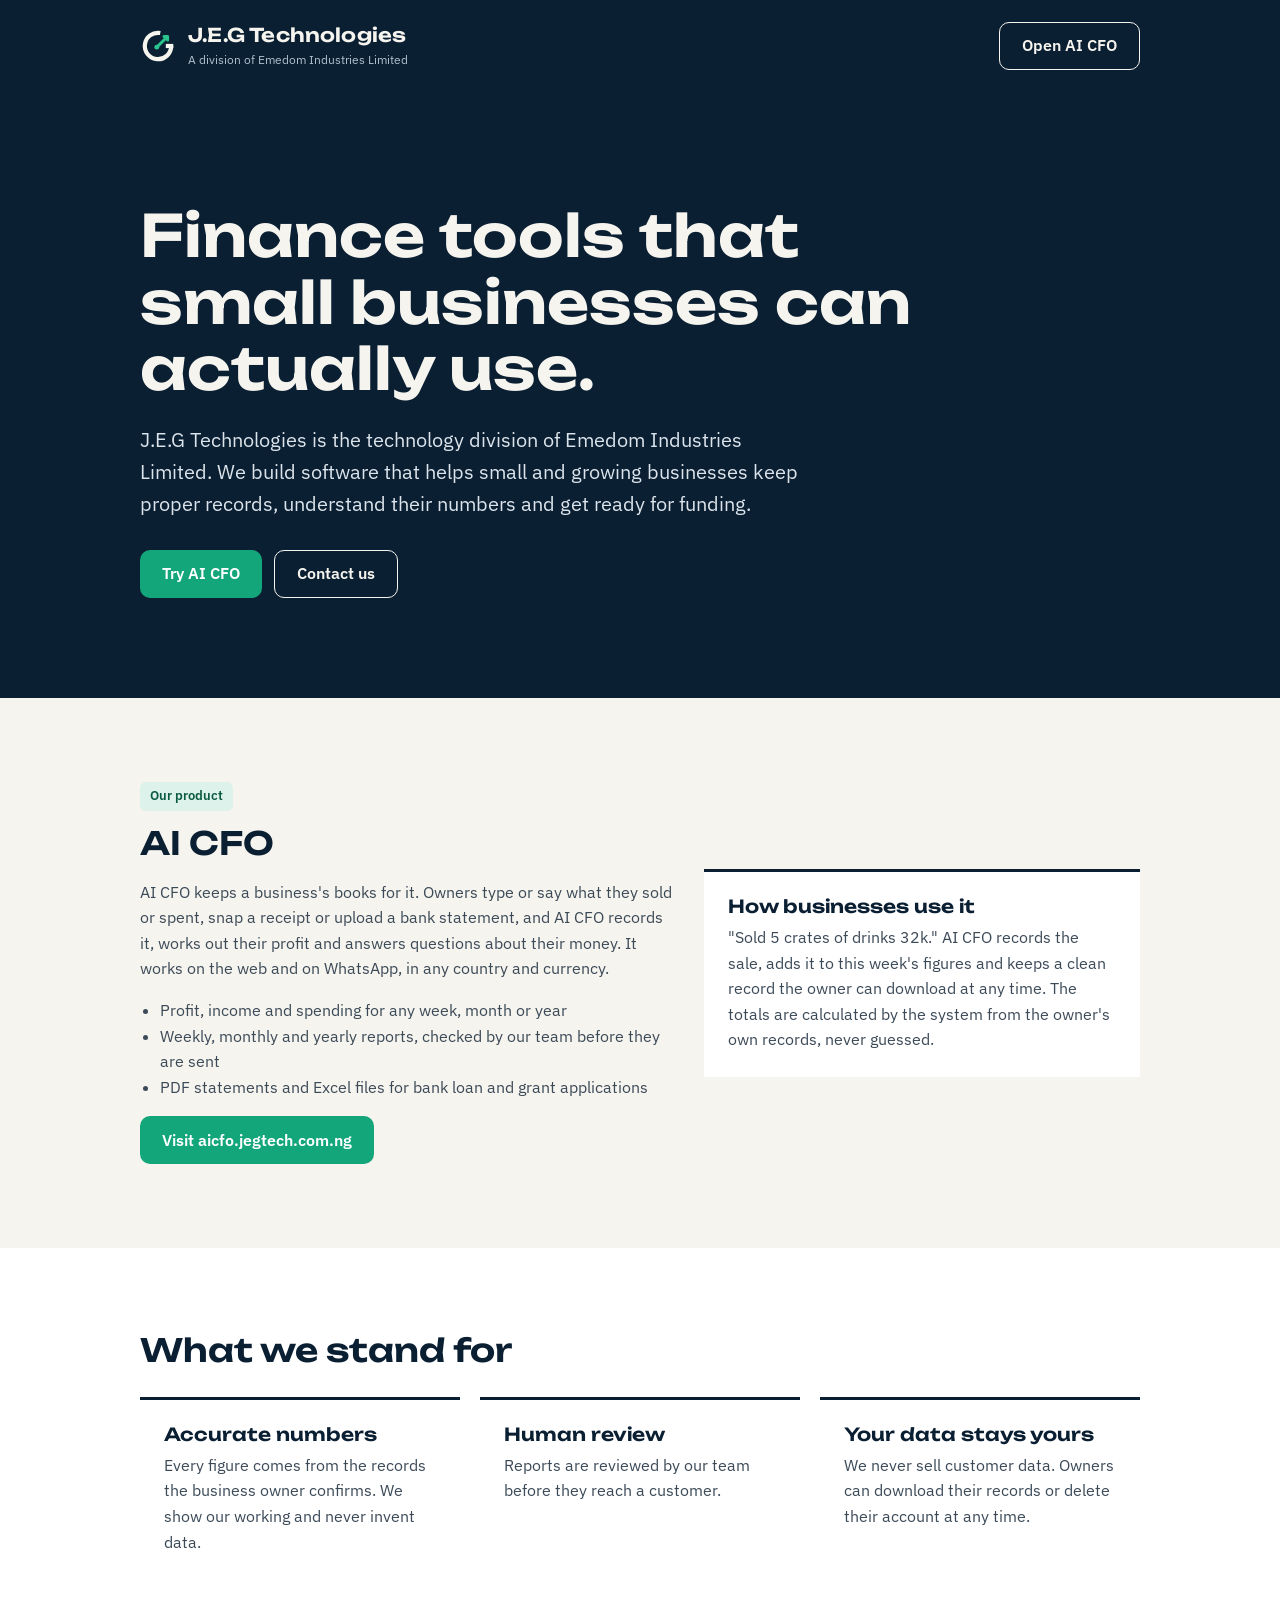
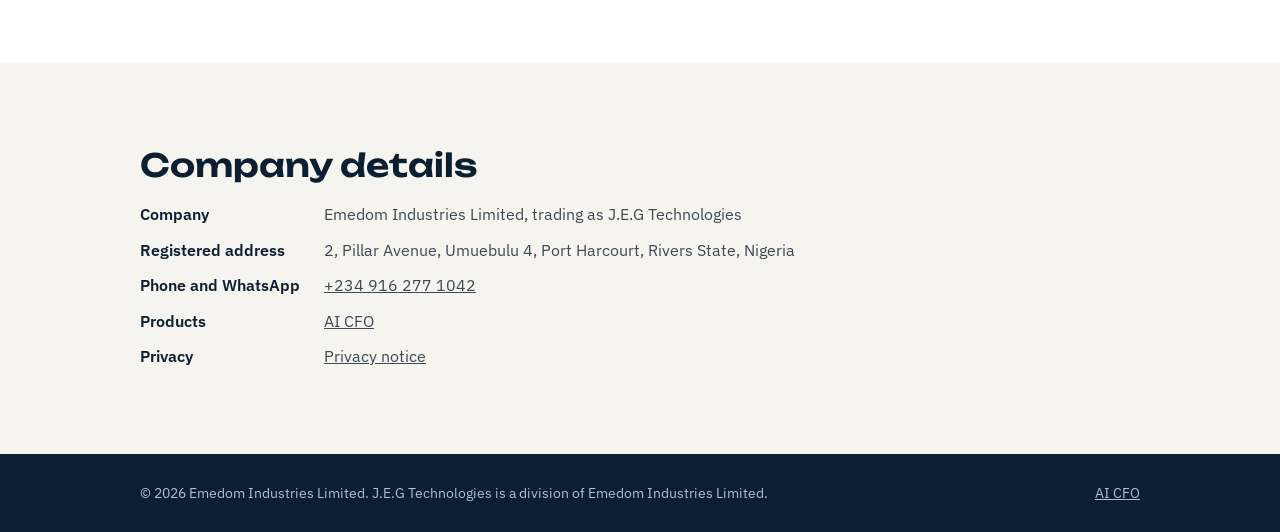
==== index.html @ 27394cc7 "Initial commit" ====
<!doctype html>
<html lang="en">
<head>
  <meta charset="utf-8">
  <meta name="viewport" content="width=device-width, initial-scale=1">
  <title>J.E.G Technologies | A division of Emedom Industries Limited</title>
  <meta name="description" content="J.E.G Technologies is the technology division of Emedom Industries Limited. We build AI CFO, an AI bookkeeper and finance assistant for small businesses.">
  <meta name="theme-color" content="#0B1F33">
  <link rel="icon" href="img/favicon.svg" type="image/svg+xml">
  <link rel="preconnect" href="https://fonts.googleapis.com">
  <link rel="preconnect" href="https://fonts.gstatic.com" crossorigin>
  <link href="https://fonts.googleapis.com/css2?family=IBM+Plex+Sans:wght@400;500;600&family=Unbounded:wght@500;600&display=swap" rel="stylesheet">
  <style>
    :root { --navy:#0B1F33; --navy-2:#12304B; --emerald:#12A67A; --emerald-on-dark:#2BC48F; --ivory:#F6F4EE; --paper:#fff; --slate:#3C4A58; --mist:#AFC0CF; --rule:#D9D5CB; }
    * { box-sizing: border-box; }
    body { margin: 0; background: var(--ivory); color: var(--navy); font: 16px/1.6 "IBM Plex Sans", system-ui, sans-serif; }
    a { color: inherit; }
    .wrap { max-width: 1080px; margin: 0 auto; padding: 0 clamp(16px, 4vw, 40px); }
    header { background: var(--navy); color: var(--ivory); }
    nav { display: flex; justify-content: space-between; align-items: center; gap: 16px; padding: 22px 0; flex-wrap: wrap; }
    .lockup { display: flex; align-items: center; gap: 12px; text-decoration: none; }
    .lockup b { font: 600 19px "Unbounded", sans-serif; letter-spacing: .01em; }
    .lockup small { display: block; font-size: 12px; color: var(--mist); }
    .hero { padding: clamp(48px, 9vw, 110px) 0 clamp(56px, 9vw, 100px); }
    h1, h2, h3 { font-family: "Unbounded", sans-serif; font-weight: 600; line-height: 1.15; margin: 0; }
    h1 { font-size: clamp(32px, 5.5vw, 58px); max-width: 16ch; }
    .lede { font-size: clamp(17px, 1.8vw, 20px); color: #DCE4EB; max-width: 56ch; margin: 22px 0 30px; }
    .btn { display: inline-flex; align-items: center; min-height: 48px; padding: 0 22px; border-radius: 10px; font-weight: 600; text-decoration: none; }
    .btn-emerald { background: var(--emerald); color: #fff; }
    .btn-line { border: 1.5px solid currentColor; }
    .ctas { display: flex; gap: 12px; flex-wrap: wrap; }
    section { padding: clamp(48px, 7vw, 84px) 0; }
    h2 { font-size: clamp(24px, 3vw, 32px); margin-bottom: 18px; }
    .grid { display: grid; grid-template-columns: repeat(auto-fit, minmax(260px, 1fr)); gap: 20px; margin-top: 28px; }
    .card { background: var(--paper); border-top: 3px solid var(--navy); padding: 24px; }
    .card h3 { font-size: 18px; margin-bottom: 8px; }
    .card p { margin: 0; color: var(--slate); }
    .product { display: grid; grid-template-columns: minmax(0, 1.1fr) minmax(0, .9fr); gap: 32px; align-items: center; }
    .product p { color: var(--slate); max-width: 58ch; }
    .product ul { padding-left: 20px; color: var(--slate); }
    .badge { display: inline-block; font-size: 13px; font-weight: 600; color: #0B5A42; background: #DDF2EA; padding: 4px 10px; border-radius: 6px; margin-bottom: 14px; }
    .paper { background: var(--paper); }
    dl { display: grid; grid-template-columns: max-content 1fr; gap: 10px 24px; margin: 0; }
    dt { font-weight: 600; }
    dd { margin: 0; color: var(--slate); }
    footer { background: var(--navy); color: var(--mist); padding: 28px 0; font-size: 14px; }
    footer .wrap { display: flex; justify-content: space-between; gap: 16px; flex-wrap: wrap; }
    @media (max-width: 760px) { .product { grid-template-columns: 1fr; } dl { grid-template-columns: 1fr; gap: 2px 0; } dd { margin-bottom: 10px; } }
  </style>
</head>
<body>
  <header>
    <div class="wrap">
      <nav aria-label="Main">
        <a class="lockup" href="/"><img src="img/mark-reverse.svg" alt="" width="36" height="36"><span><b>J.E.G Technologies</b><small>A division of Emedom Industries Limited</small></span></a>
        <a class="btn btn-line" href="https://aicfo.jegtech.com.ng">Open AI CFO</a>
      </nav>
      <div class="hero">
        <h1>Finance tools that small businesses can actually use.</h1>
        <p class="lede">J.E.G Technologies is the technology division of Emedom Industries Limited. We build software that helps small and growing businesses keep proper records, understand their numbers and get ready for funding.</p>
        <div class="ctas">
          <a class="btn btn-emerald" href="https://aicfo.jegtech.com.ng">Try AI CFO</a>
          <a class="btn btn-line" href="#contact">Contact us</a>
        </div>
      </div>
    </div>
  </header>

  <main>
    <section>
      <div class="wrap product">
        <div>
          <span class="badge">Our product</span>
          <h2>AI CFO</h2>
          <p>AI CFO keeps a business's books for it. Owners type or say what they sold or spent, snap a receipt or upload a bank statement, and AI CFO records it, works out their profit and answers questions about their money. It works on the web and on WhatsApp, in any country and currency.</p>
          <ul>
            <li>Profit, income and spending for any week, month or year</li>
            <li>Weekly, monthly and yearly reports, checked by our team before they are sent</li>
            <li>PDF statements and Excel files for bank loan and grant applications</li>
          </ul>
          <a class="btn btn-emerald" href="https://aicfo.jegtech.com.ng">Visit aicfo.jegtech.com.ng</a>
        </div>
        <div class="card">
          <h3>How businesses use it</h3>
          <p>"Sold 5 crates of drinks 32k." AI CFO records the sale, adds it to this week's figures and keeps a clean record the owner can download at any time. The totals are calculated by the system from the owner's own records, never guessed.</p>
        </div>
      </div>
    </section>

    <section class="paper">
      <div class="wrap">
        <h2>What we stand for</h2>
        <div class="grid">
          <div class="card"><h3>Accurate numbers</h3><p>Every figure comes from the records the business owner confirms. We show our working and never invent data.</p></div>
          <div class="card"><h3>Human review</h3><p>Reports are reviewed by our team before they reach a customer.</p></div>
          <div class="card"><h3>Your data stays yours</h3><p>We never sell customer data. Owners can download their records or delete their account at any time.</p></div>
        </div>
      </div>
    </section>

    <section id="contact">
      <div class="wrap">
        <h2>Company details</h2>
        <dl>
          <dt>Company</dt><dd>Emedom Industries Limited, trading as J.E.G Technologies</dd>
          <dt>Registered address</dt><dd>2, Pillar Avenue, Umuebulu 4, Port Harcourt, Rivers State, Nigeria</dd>
          <dt>Phone and WhatsApp</dt><dd><a href="https://wa.me/2349162771042">+234 916 277 1042</a></dd>
          <dt>Products</dt><dd><a href="https://aicfo.jegtech.com.ng">AI CFO</a></dd>
          <dt>Privacy</dt><dd><a href="https://aicfo.jegtech.com.ng/privacy">Privacy notice</a></dd>
        </dl>
      </div>
    </section>
  </main>

  <footer>
    <div class="wrap">
      <span>&copy; 2026 Emedom Industries Limited. J.E.G Technologies is a division of Emedom Industries Limited.</span>
      <a href="https://aicfo.jegtech.com.ng">AI CFO</a>
    </div>
  </footer>
</body>
</html>
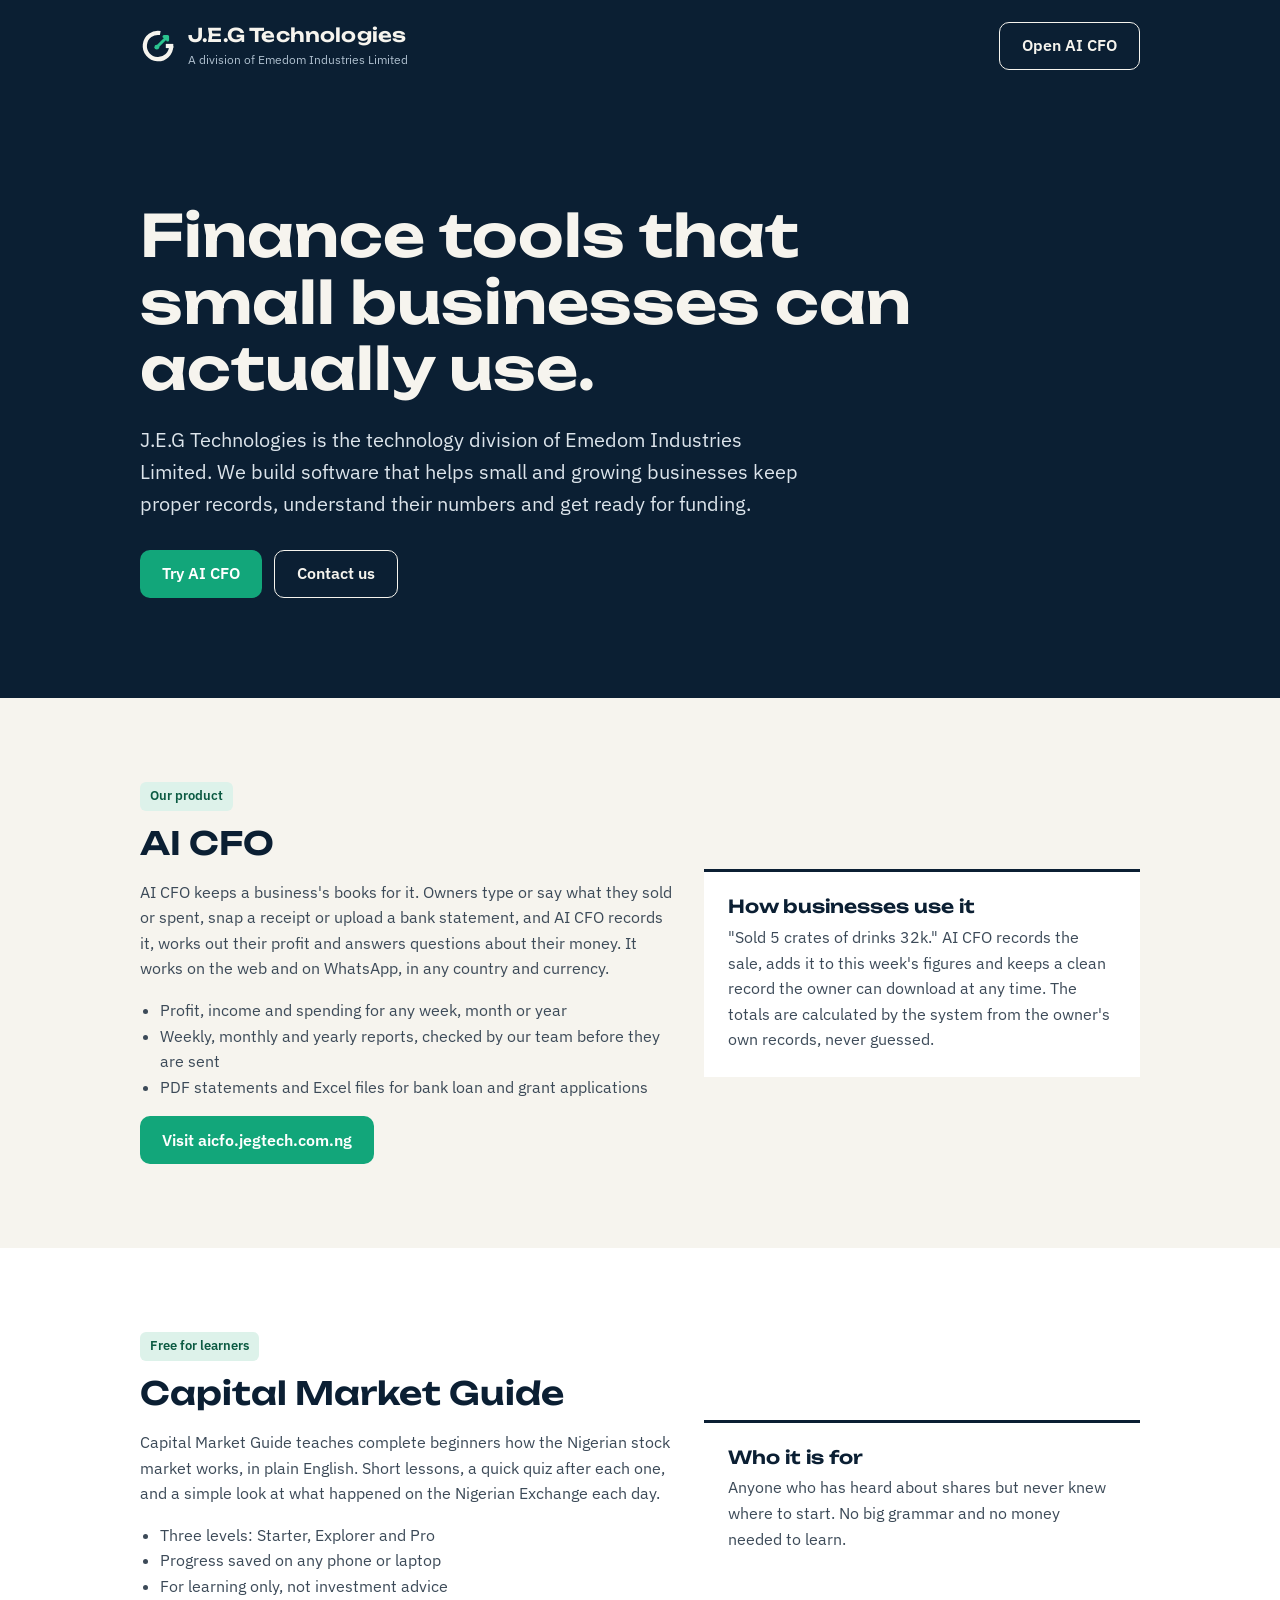
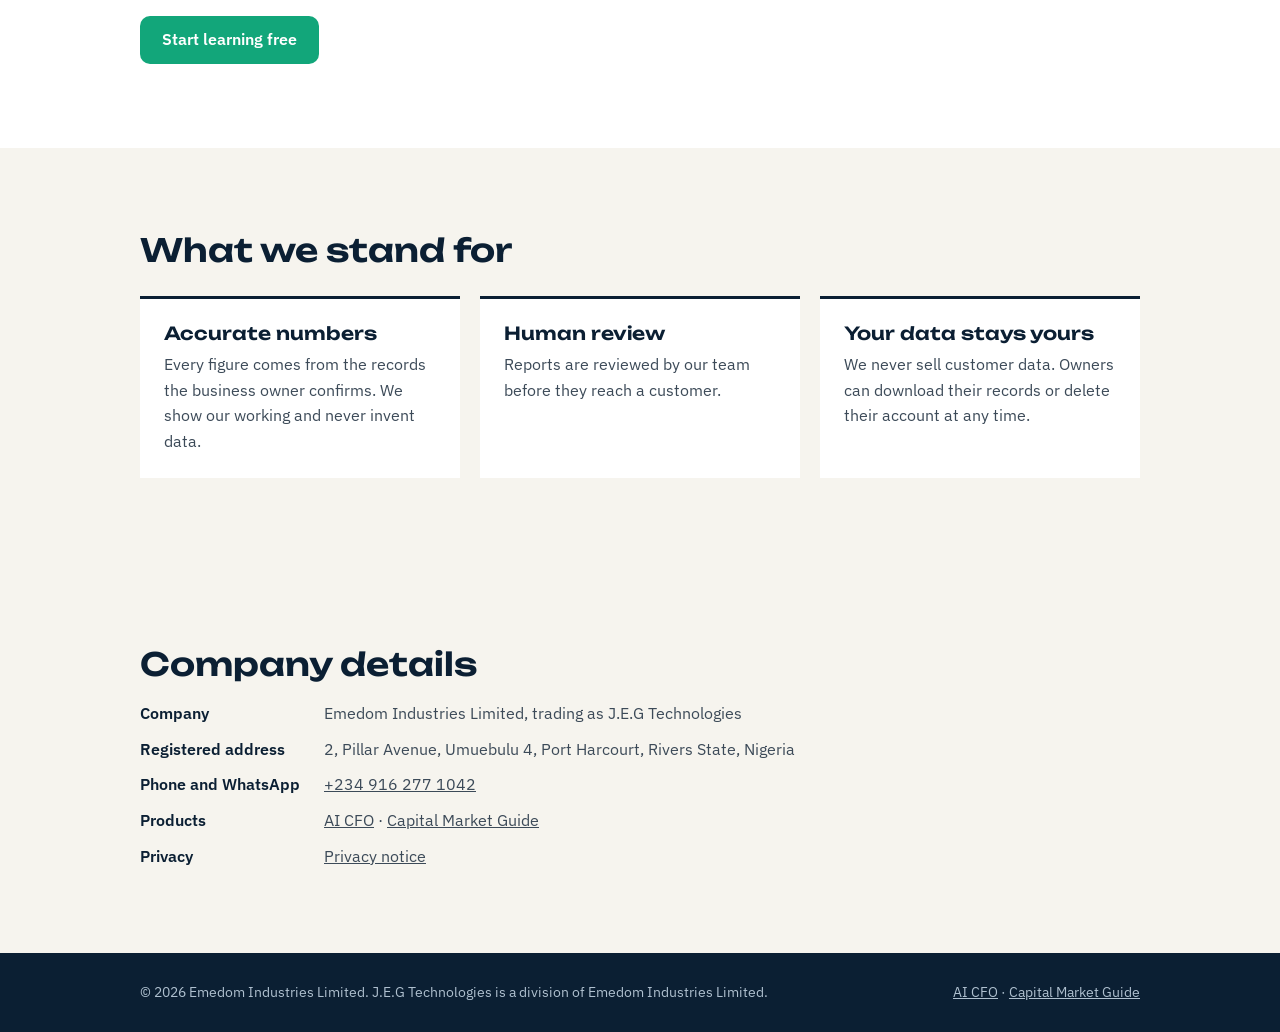
==== commit 73d12195: "Add Capital Market Guide at /learn Simple beginner-first learning site: landing page, separate join " ====
--- a/index.html
+++ b/index.html
@@ -88,6 +88,26 @@
     </section>
 
     <section class="paper">
+      <div class="wrap product">
+        <div>
+          <span class="badge">Free for learners</span>
+          <h2>Capital Market Guide</h2>
+          <p>Capital Market Guide teaches complete beginners how the Nigerian stock market works, in plain English. Short lessons, a quick quiz after each one, and a simple look at what happened on the Nigerian Exchange each day.</p>
+          <ul>
+            <li>Three levels: Starter, Explorer and Pro</li>
+            <li>Progress saved on any phone or laptop</li>
+            <li>For learning only, not investment advice</li>
+          </ul>
+          <a class="btn btn-emerald" href="/learn/">Start learning free</a>
+        </div>
+        <div class="card">
+          <h3>Who it is for</h3>
+          <p>Anyone who has heard about shares but never knew where to start. No big grammar and no money needed to learn.</p>
+        </div>
+      </div>
+    </section>
+
+    <section>
       <div class="wrap">
         <h2>What we stand for</h2>
         <div class="grid">
@@ -105,7 +125,7 @@
           <dt>Company</dt><dd>Emedom Industries Limited, trading as J.E.G Technologies</dd>
           <dt>Registered address</dt><dd>2, Pillar Avenue, Umuebulu 4, Port Harcourt, Rivers State, Nigeria</dd>
           <dt>Phone and WhatsApp</dt><dd><a href="https://wa.me/2349162771042">+234 916 277 1042</a></dd>
-          <dt>Products</dt><dd><a href="https://aicfo.jegtech.com.ng">AI CFO</a></dd>
+          <dt>Products</dt><dd><a href="https://aicfo.jegtech.com.ng">AI CFO</a> &middot; <a href="/learn/">Capital Market Guide</a></dd>
           <dt>Privacy</dt><dd><a href="https://aicfo.jegtech.com.ng/privacy">Privacy notice</a></dd>
         </dl>
       </div>
@@ -115,7 +135,7 @@
   <footer>
     <div class="wrap">
       <span>&copy; 2026 Emedom Industries Limited. J.E.G Technologies is a division of Emedom Industries Limited.</span>
-      <a href="https://aicfo.jegtech.com.ng">AI CFO</a>
+      <span><a href="https://aicfo.jegtech.com.ng">AI CFO</a> &middot; <a href="/learn/">Capital Market Guide</a></span>
     </div>
   </footer>
 </body>
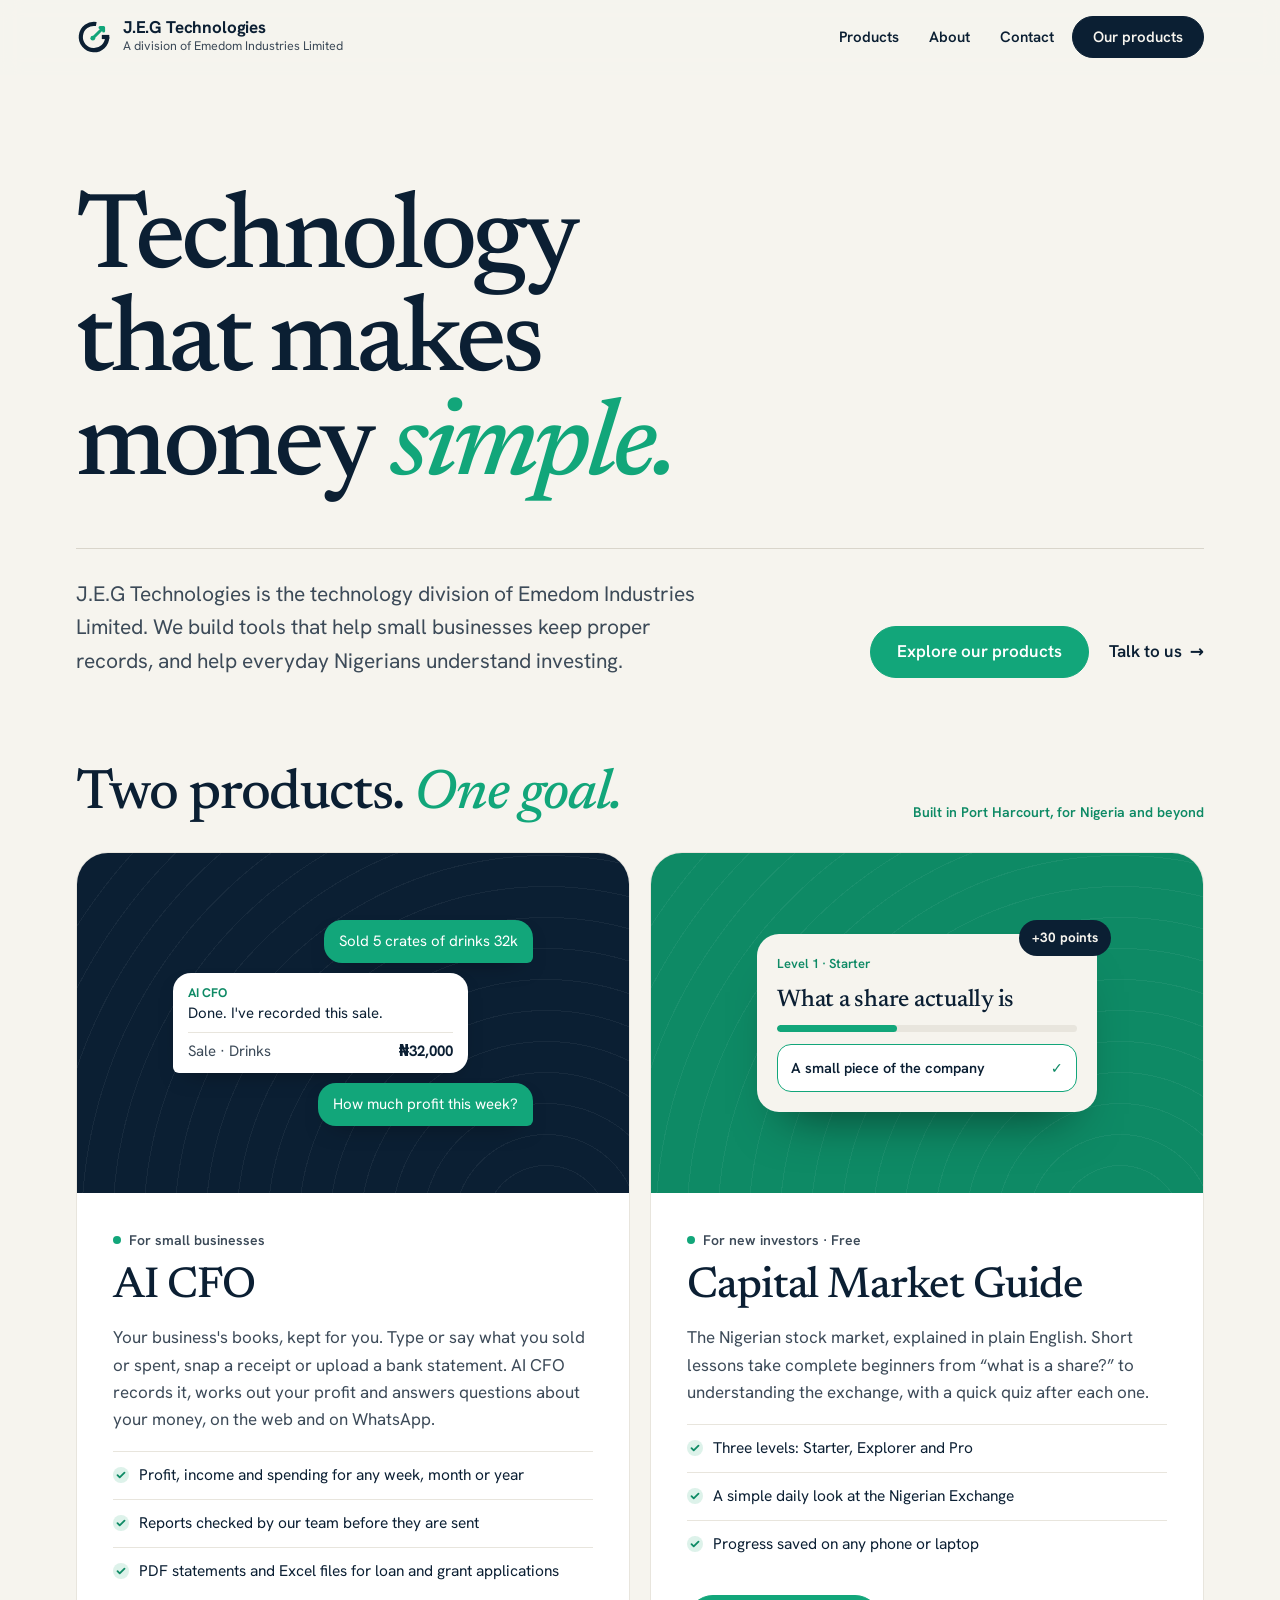
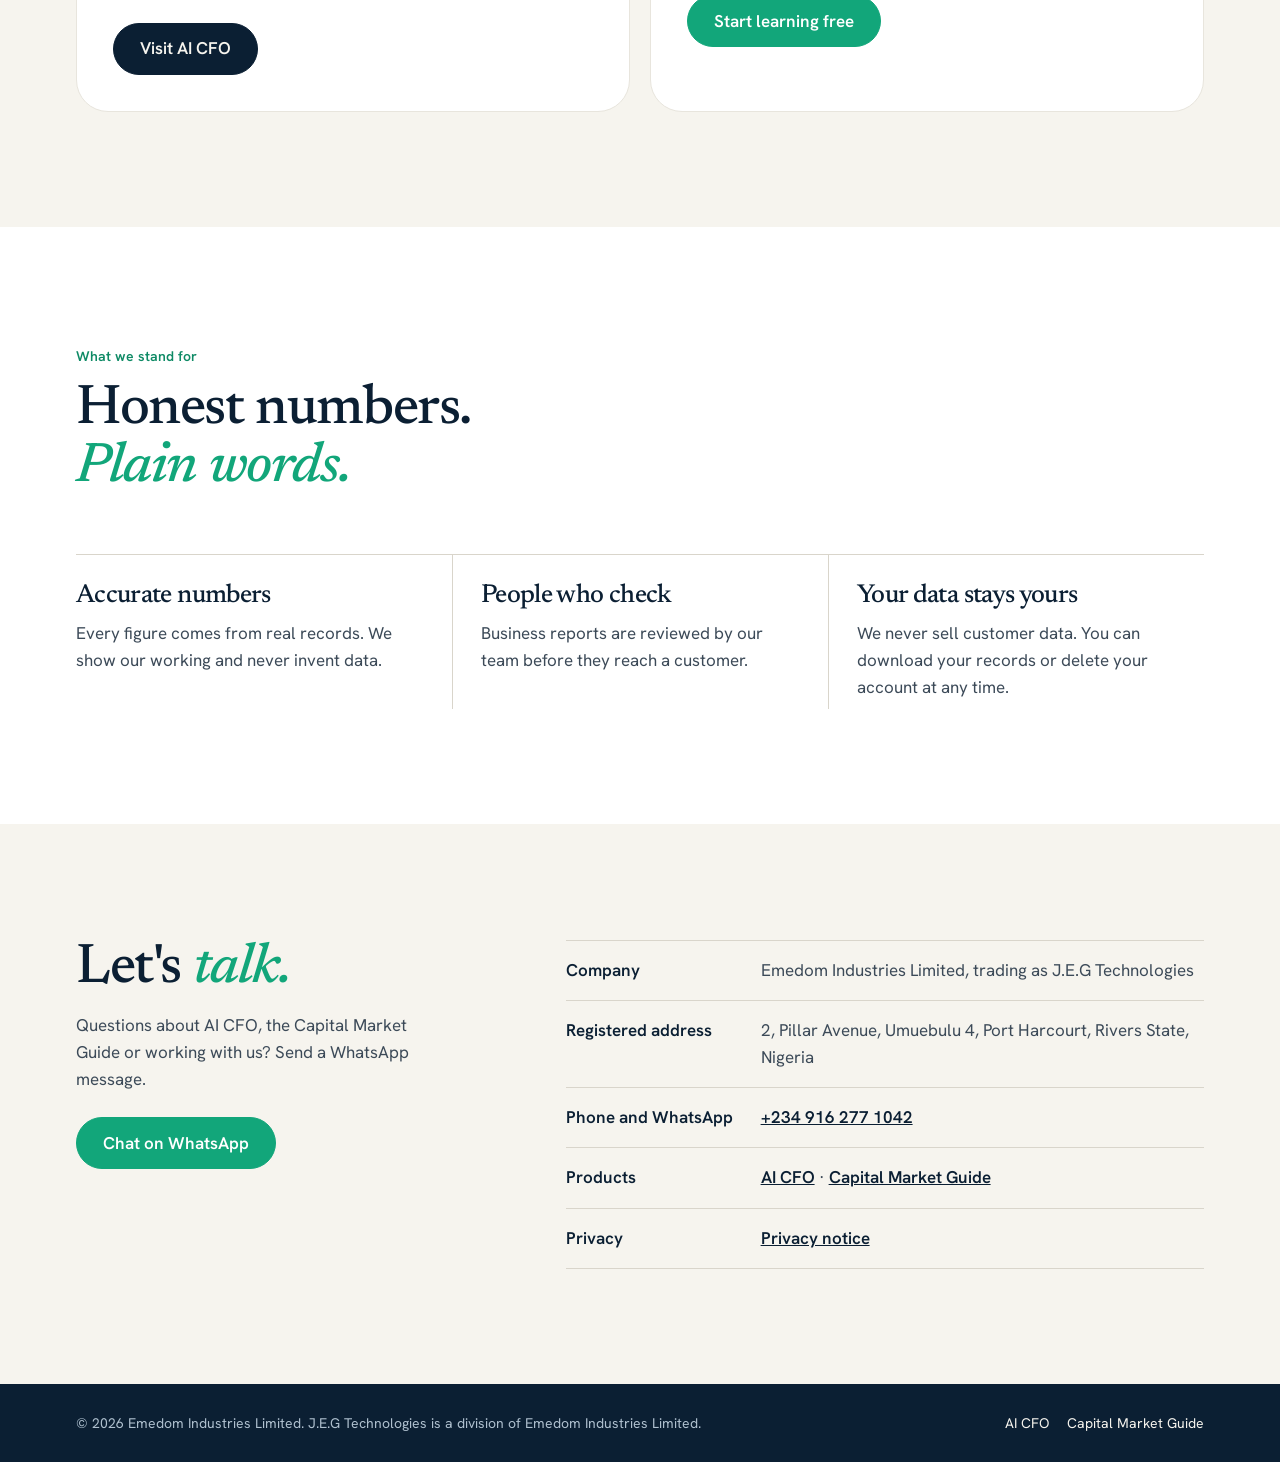
==== commit 20272a83: "New design system and company home page - Self-hosted Newsreader + Hanken Grotesk replace Unbounded/" ====
--- a/index.html
+++ b/index.html
@@ -2,125 +2,220 @@
 <html lang="en">
 <head>
   <meta charset="utf-8">
-  <meta name="viewport" content="width=device-width, initial-scale=1">
+  <meta name="viewport" content="width=device-width, initial-scale=1, viewport-fit=cover">
   <title>J.E.G Technologies | A division of Emedom Industries Limited</title>
-  <meta name="description" content="J.E.G Technologies is the technology division of Emedom Industries Limited. We build AI CFO, an AI bookkeeper and finance assistant for small businesses.">
-  <meta name="theme-color" content="#0B1F33">
+  <meta name="description" content="J.E.G Technologies, the technology division of Emedom Industries Limited, builds AI CFO for small businesses and Capital Market Guide for new investors in Nigeria.">
+  <meta name="theme-color" content="#F6F4EE">
   <link rel="icon" href="img/favicon.svg" type="image/svg+xml">
-  <link rel="preconnect" href="https://fonts.googleapis.com">
-  <link rel="preconnect" href="https://fonts.gstatic.com" crossorigin>
-  <link href="https://fonts.googleapis.com/css2?family=IBM+Plex+Sans:wght@400;500;600&family=Unbounded:wght@500;600&display=swap" rel="stylesheet">
+  <link rel="stylesheet" href="fonts/fonts.css">
   <style>
-    :root { --navy:#0B1F33; --navy-2:#12304B; --emerald:#12A67A; --emerald-on-dark:#2BC48F; --ivory:#F6F4EE; --paper:#fff; --slate:#3C4A58; --mist:#AFC0CF; --rule:#D9D5CB; }
-    * { box-sizing: border-box; }
-    body { margin: 0; background: var(--ivory); color: var(--navy); font: 16px/1.6 "IBM Plex Sans", system-ui, sans-serif; }
-    a { color: inherit; }
-    .wrap { max-width: 1080px; margin: 0 auto; padding: 0 clamp(16px, 4vw, 40px); }
-    header { background: var(--navy); color: var(--ivory); }
-    nav { display: flex; justify-content: space-between; align-items: center; gap: 16px; padding: 22px 0; flex-wrap: wrap; }
-    .lockup { display: flex; align-items: center; gap: 12px; text-decoration: none; }
-    .lockup b { font: 600 19px "Unbounded", sans-serif; letter-spacing: .01em; }
-    .lockup small { display: block; font-size: 12px; color: var(--mist); }
-    .hero { padding: clamp(48px, 9vw, 110px) 0 clamp(56px, 9vw, 100px); }
-    h1, h2, h3 { font-family: "Unbounded", sans-serif; font-weight: 600; line-height: 1.15; margin: 0; }
-    h1 { font-size: clamp(32px, 5.5vw, 58px); max-width: 16ch; }
-    .lede { font-size: clamp(17px, 1.8vw, 20px); color: #DCE4EB; max-width: 56ch; margin: 22px 0 30px; }
-    .btn { display: inline-flex; align-items: center; min-height: 48px; padding: 0 22px; border-radius: 10px; font-weight: 600; text-decoration: none; }
-    .btn-emerald { background: var(--emerald); color: #fff; }
-    .btn-line { border: 1.5px solid currentColor; }
-    .ctas { display: flex; gap: 12px; flex-wrap: wrap; }
-    section { padding: clamp(48px, 7vw, 84px) 0; }
-    h2 { font-size: clamp(24px, 3vw, 32px); margin-bottom: 18px; }
-    .grid { display: grid; grid-template-columns: repeat(auto-fit, minmax(260px, 1fr)); gap: 20px; margin-top: 28px; }
-    .card { background: var(--paper); border-top: 3px solid var(--navy); padding: 24px; }
-    .card h3 { font-size: 18px; margin-bottom: 8px; }
-    .card p { margin: 0; color: var(--slate); }
-    .product { display: grid; grid-template-columns: minmax(0, 1.1fr) minmax(0, .9fr); gap: 32px; align-items: center; }
-    .product p { color: var(--slate); max-width: 58ch; }
-    .product ul { padding-left: 20px; color: var(--slate); }
-    .badge { display: inline-block; font-size: 13px; font-weight: 600; color: #0B5A42; background: #DDF2EA; padding: 4px 10px; border-radius: 6px; margin-bottom: 14px; }
-    .paper { background: var(--paper); }
-    dl { display: grid; grid-template-columns: max-content 1fr; gap: 10px 24px; margin: 0; }
-    dt { font-weight: 600; }
-    dd { margin: 0; color: var(--slate); }
-    footer { background: var(--navy); color: var(--mist); padding: 28px 0; font-size: 14px; }
-    footer .wrap { display: flex; justify-content: space-between; gap: 16px; flex-wrap: wrap; }
-    @media (max-width: 760px) { .product { grid-template-columns: 1fr; } dl { grid-template-columns: 1fr; gap: 2px 0; } dd { margin-bottom: 10px; } }
+    :root{--navy:#0B1F33;--navy-2:#12304B;--navy-3:#1C3D5C;--emerald:#12A67A;--emerald-dark:#0E8A65;--emerald-on-dark:#2BC48F;--ivory:#F6F4EE;--paper:#fff;--slate:#3C4A58;--mist:#AFC0CF;--rule:#D9D5CB;--rule-soft:#E8E5DD;--gain-soft:#DDF2EA;
+      --serif:"Newsreader",Georgia,serif;--sans:"Hanken Grotesk",system-ui,-apple-system,"Segoe UI",sans-serif}
+    *{box-sizing:border-box}
+    html{scroll-behavior:smooth}
+    body{margin:0;background:var(--ivory);color:var(--navy);font:17px/1.6 var(--sans);-webkit-font-smoothing:antialiased}
+    a{color:inherit}
+    img,svg{display:block;max-width:100%}
+    h1,h2,h3{font-family:var(--serif);font-weight:500;line-height:1.04;letter-spacing:-.025em;margin:0;text-wrap:balance}
+    h1 em,h2 em,h3 em{font-style:italic;color:var(--emerald)}
+    p{margin:0}
+    .wrap{max-width:1160px;margin:0 auto;padding:0 max(16px,env(safe-area-inset-left,0px))}
+    .eyebrow{font-size:14px;font-weight:600;color:var(--emerald-dark)}
+    .btn{display:inline-flex;align-items:center;justify-content:center;min-height:52px;padding:0 26px;border-radius:999px;font-weight:600;text-decoration:none;background:var(--navy);color:var(--ivory);border:1.5px solid var(--navy);transition:background .15s,transform .1s}
+    .btn:hover{background:var(--navy-2)} .btn:active{transform:scale(.98)}
+    .btn-em{background:var(--emerald);border-color:var(--emerald);color:#fff} .btn-em:hover{background:var(--emerald-dark)}
+    .arrow{font-weight:600;text-decoration:none;display:inline-flex;gap:8px;align-items:center}
+    .arrow:hover{color:var(--emerald-dark)}
+    :focus-visible{outline:none;box-shadow:0 0 0 3px var(--ivory),0 0 0 5px var(--emerald);border-radius:8px}
+
+    /* header */
+    .top{position:sticky;top:0;z-index:10;background:rgba(246,244,238,.9);backdrop-filter:blur(10px);border-bottom:1px solid transparent}
+    .top .wrap{display:flex;justify-content:space-between;align-items:center;gap:16px;padding-block:16px}
+    .lockup{display:flex;align-items:center;gap:11px;text-decoration:none}
+    .lockup b{display:block;font-weight:700;font-size:17px;letter-spacing:-.01em;line-height:1.1}
+    .lockup small{display:block;font-size:12.5px;color:var(--slate)}
+    .top nav{display:flex;gap:6px;align-items:center}
+    .top nav a:not(.btn){text-decoration:none;font-weight:600;font-size:15px;padding:8px 12px;border-radius:999px}
+    .top nav a:not(.btn):hover{background:var(--rule-soft)}
+    .top .btn{min-height:42px;padding:0 20px;font-size:15px;white-space:nowrap}
+
+    /* hero */
+    .hero{padding:clamp(48px,9vw,120px) 0 clamp(48px,7vw,88px)}
+    .hero h1{font-size:clamp(48px,8.4vw,112px);line-height:.96;letter-spacing:-.04em;max-width:12ch}
+    .hero-foot{display:grid;grid-template-columns:minmax(0,1fr) auto;gap:32px;align-items:end;margin-top:clamp(28px,4vw,48px);padding-top:28px;border-top:1px solid var(--rule)}
+    .hero-foot p{font-size:clamp(18px,1.8vw,21px);color:var(--slate);max-width:52ch}
+    .ctas{display:flex;gap:20px;align-items:center;flex-wrap:wrap}
+
+    /* products */
+    .products{padding-bottom:clamp(64px,9vw,120px)}
+    .products-h{display:flex;justify-content:space-between;align-items:end;gap:20px;margin-bottom:28px}
+    .products-h h2{font-size:clamp(34px,4.6vw,56px)}
+    .pgrid{display:grid;grid-template-columns:repeat(2,minmax(0,1fr));gap:20px}
+    .prod{border-radius:32px;overflow:hidden;display:grid;grid-template-rows:auto 1fr;border:1px solid var(--rule-soft);background:var(--paper)}
+    .prod-art{height:clamp(260px,28vw,340px);display:grid;place-items:center;padding:28px;position:relative;overflow:hidden}
+    .prod.cfo .prod-art{background:var(--navy)}
+    .prod.cmg .prod-art{background:var(--emerald-dark)}
+    .prod-art::before{content:"";position:absolute;inset:0;background:repeating-radial-gradient(circle at 85% 110%,transparent 0 30px,rgba(255,255,255,.05) 30px 31px)}
+    .prod-body{padding:clamp(24px,3vw,36px);display:grid;gap:14px;align-content:start}
+    .prod-body h3{font-size:clamp(32px,3.4vw,44px)}
+    .prod-body .who{font-size:14px;font-weight:600;color:var(--slate);display:flex;gap:8px;align-items:center}
+    .prod-body .who i{width:8px;height:8px;border-radius:50%;background:var(--emerald)}
+    .prod-body p{color:var(--slate)}
+    .prod-body ul{list-style:none;padding:0;margin:4px 0 8px;display:grid}
+    .prod-body li{padding:11px 0;border-top:1px solid var(--rule-soft);font-size:15.5px;display:flex;gap:10px}
+    .prod-body li::before{content:"";flex:none;width:16px;height:16px;margin-top:4px;border-radius:50%;background:var(--gain-soft) url("data:image/svg+xml,%3Csvg xmlns='http://www.w3.org/2000/svg' viewBox='0 0 16 16'%3E%3Cpath d='M4.5 8.2l2.2 2.2 4.8-4.8' fill='none' stroke='%230E8A65' stroke-width='1.8' stroke-linecap='round' stroke-linejoin='round'/%3E%3C/svg%3E") center/16px no-repeat}
+    .prod-body .ctas{margin-top:6px}
+
+    /* chat visual (AI CFO) */
+    .chat{position:relative;width:min(360px,100%);display:grid;gap:10px}
+    .bub{max-width:82%;padding:11px 15px;border-radius:18px;font-size:15px;line-height:1.4;box-shadow:0 10px 24px -14px rgba(0,0,0,.5)}
+    .bub.me{justify-self:end;background:var(--emerald);color:#fff;border-bottom-right-radius:6px}
+    .bub.ai{background:var(--paper);color:var(--navy);border-bottom-left-radius:6px}
+    .bub.ai b{display:block;font-size:12.5px;color:var(--emerald-dark);margin-bottom:2px}
+    .rec{display:flex;justify-content:space-between;gap:16px;border-top:1px solid var(--rule-soft);margin-top:8px;padding-top:8px;font-variant-numeric:tabular-nums}
+    .rec span{color:var(--slate)}
+
+    /* lesson visual (CMG) */
+    .lesson{position:relative;width:min(340px,100%);background:var(--ivory);border-radius:22px;padding:20px;display:grid;gap:12px;box-shadow:0 30px 50px -28px rgba(0,0,0,.55)}
+    .lesson small{font-size:13px;font-weight:600;color:var(--emerald-dark)}
+    .lesson h4{margin:0;font-family:var(--serif);font-weight:500;font-size:24px;letter-spacing:-.01em;line-height:1.1}
+    .lesson .bar{height:7px;border-radius:9px;background:var(--rule-soft);overflow:hidden}
+    .lesson .bar i{display:block;height:100%;width:40%;background:var(--emerald);border-radius:9px}
+    .lesson .opt{background:var(--paper);border:1.5px solid var(--emerald);border-radius:14px;padding:11px 13px;font-weight:600;font-size:14.5px;display:flex;justify-content:space-between}
+    .badge-pts{position:absolute;right:-14px;top:-14px;background:var(--navy);color:var(--ivory);border-radius:999px;padding:7px 13px;font-weight:700;font-size:13.5px}
+
+    /* principles */
+    .princ{background:var(--paper);padding:clamp(64px,9vw,120px) 0}
+    .princ h2{font-size:clamp(34px,4.6vw,56px);max-width:16ch}
+    .pr-grid{display:grid;grid-template-columns:repeat(3,minmax(0,1fr));margin-top:clamp(32px,5vw,56px);border-top:1px solid var(--rule)}
+    .pr{padding:28px 28px 8px 0}
+    .pr+.pr{padding-left:28px;border-left:1px solid var(--rule)}
+    .pr h3{font-size:26px;margin-bottom:10px}
+    .pr p{color:var(--slate)}
+
+    /* contact */
+    .contact{padding:clamp(64px,9vw,120px) 0}
+    .contact .wrap{display:grid;grid-template-columns:minmax(0,.8fr) minmax(0,1.2fr);gap:clamp(28px,5vw,80px)}
+    .contact h2{font-size:clamp(34px,4.6vw,56px)}
+    .contact .lead{color:var(--slate);margin-top:14px;max-width:34ch}
+    dl{display:grid;grid-template-columns:max-content 1fr;margin:0;border-top:1px solid var(--rule)}
+    dt,dd{padding:16px 0;border-bottom:1px solid var(--rule)}
+    dt{font-weight:600;padding-right:28px}
+    dd{margin:0;color:var(--slate)}
+    dd a{color:var(--navy);font-weight:600}
+
+    footer{background:var(--navy);color:var(--mist);font-size:14px}
+    footer .wrap{display:flex;justify-content:space-between;gap:16px;flex-wrap:wrap;padding-block:28px}
+    footer a{color:var(--ivory);text-decoration:none} footer a:hover{text-decoration:underline}
+    footer nav{display:flex;gap:18px;flex-wrap:wrap}
+
+    .reveal{opacity:0;transform:translateY(16px);transition:opacity .7s ease,transform .7s ease}
+    .reveal.in{opacity:1;transform:none}
+
+    @media (max-width:900px){
+      .pgrid,.contact .wrap{grid-template-columns:1fr}
+      .pr-grid{grid-template-columns:1fr}
+      .pr,.pr+.pr{padding:22px 0;border-left:0;border-bottom:1px solid var(--rule)}
+      .hero-foot{grid-template-columns:1fr}
+      .products-h{display:block}
+    }
+    @media (max-width:560px){
+      .top nav a:not(.btn){display:none}
+      .top .btn{white-space:nowrap;padding:0 16px;min-height:40px;font-size:14px}
+      .lockup small{max-width:20ch}
+      .lockup small{font-size:11.5px}
+      dl{grid-template-columns:1fr} dt{padding-bottom:0;border-bottom:0} dd{padding-top:4px}
+      .hero .ctas .btn{width:100%}
+    }
+    @media (prefers-reduced-motion:reduce){.reveal{opacity:1;transform:none;transition:none}}
   </style>
 </head>
 <body>
-  <header>
+  <header class="top">
     <div class="wrap">
-      <nav aria-label="Main">
-        <a class="lockup" href="/"><img src="img/mark-reverse.svg" alt="" width="36" height="36"><span><b>J.E.G Technologies</b><small>A division of Emedom Industries Limited</small></span></a>
-        <a class="btn btn-line" href="https://aicfo.jegtech.com.ng">Open AI CFO</a>
-      </nav>
-      <div class="hero">
-        <h1>Finance tools that small businesses can actually use.</h1>
-        <p class="lede">J.E.G Technologies is the technology division of Emedom Industries Limited. We build software that helps small and growing businesses keep proper records, understand their numbers and get ready for funding.</p>
-        <div class="ctas">
-          <a class="btn btn-emerald" href="https://aicfo.jegtech.com.ng">Try AI CFO</a>
-          <a class="btn btn-line" href="#contact">Contact us</a>
-        </div>
-      </div>
+      <a class="lockup" href="/"><img src="img/mark.svg" alt="" width="36" height="36"><span><b>J.E.G Technologies</b><small>A division of Emedom Industries Limited</small></span></a>
+      <nav aria-label="Main"><a href="#products">Products</a><a href="#about">About</a><a href="#contact">Contact</a><a class="btn" href="#products">Our products</a></nav>
     </div>
   </header>
 
   <main>
-    <section>
-      <div class="wrap product">
-        <div>
-          <span class="badge">Our product</span>
-          <h2>AI CFO</h2>
-          <p>AI CFO keeps a business's books for it. Owners type or say what they sold or spent, snap a receipt or upload a bank statement, and AI CFO records it, works out their profit and answers questions about their money. It works on the web and on WhatsApp, in any country and currency.</p>
-          <ul>
-            <li>Profit, income and spending for any week, month or year</li>
-            <li>Weekly, monthly and yearly reports, checked by our team before they are sent</li>
-            <li>PDF statements and Excel files for bank loan and grant applications</li>
-          </ul>
-          <a class="btn btn-emerald" href="https://aicfo.jegtech.com.ng">Visit aicfo.jegtech.com.ng</a>
+    <section class="hero">
+      <div class="wrap">
+        <h1>Technology that makes money <em>simple.</em></h1>
+        <div class="hero-foot">
+          <p>J.E.G Technologies is the technology division of Emedom Industries Limited. We build tools that help small businesses keep proper records, and help everyday Nigerians understand investing.</p>
+          <div class="ctas"><a class="btn btn-em" href="#products">Explore our products</a><a class="arrow" href="#contact">Talk to us <span aria-hidden="true">→</span></a></div>
         </div>
-        <div class="card">
-          <h3>How businesses use it</h3>
-          <p>"Sold 5 crates of drinks 32k." AI CFO records the sale, adds it to this week's figures and keeps a clean record the owner can download at any time. The totals are calculated by the system from the owner's own records, never guessed.</p>
+      </div>
+    </section>
+
+    <section class="products" id="products">
+      <div class="wrap">
+        <div class="products-h"><h2>Two products. <em>One goal.</em></h2><p class="eyebrow">Built in Port Harcourt, for Nigeria and beyond</p></div>
+        <div class="pgrid">
+          <article class="prod cfo reveal">
+            <div class="prod-art" aria-hidden="true">
+              <div class="chat">
+                <div class="bub me">Sold 5 crates of drinks 32k</div>
+                <div class="bub ai"><b>AI CFO</b>Done. I've recorded this sale.<div class="rec"><span>Sale · Drinks</span><strong>₦32,000</strong></div></div>
+                <div class="bub me">How much profit this week?</div>
+              </div>
+            </div>
+            <div class="prod-body">
+              <span class="who"><i></i>For small businesses</span>
+              <h3>AI CFO</h3>
+              <p>Your business's books, kept for you. Type or say what you sold or spent, snap a receipt or upload a bank statement. AI CFO records it, works out your profit and answers questions about your money, on the web and on WhatsApp.</p>
+              <ul>
+                <li>Profit, income and spending for any week, month or year</li>
+                <li>Reports checked by our team before they are sent</li>
+                <li>PDF statements and Excel files for loan and grant applications</li>
+              </ul>
+              <div class="ctas"><a class="btn" href="https://aicfo.jegtech.com.ng">Visit AI CFO</a></div>
+            </div>
+          </article>
+
+          <article class="prod cmg reveal">
+            <div class="prod-art" aria-hidden="true">
+              <div class="lesson">
+                <span class="badge-pts">+30 points</span>
+                <small>Level 1 · Starter</small>
+                <h4>What a share actually is</h4>
+                <div class="bar"><i></i></div>
+                <div class="opt">A small piece of the company <span style="color:var(--emerald-dark)">✓</span></div>
+              </div>
+            </div>
+            <div class="prod-body">
+              <span class="who"><i></i>For new investors · Free</span>
+              <h3>Capital Market Guide</h3>
+              <p>The Nigerian stock market, explained in plain English. Short lessons take complete beginners from “what is a share?” to understanding the exchange, with a quick quiz after each one.</p>
+              <ul>
+                <li>Three levels: Starter, Explorer and Pro</li>
+                <li>A simple daily look at the Nigerian Exchange</li>
+                <li>Progress saved on any phone or laptop</li>
+              </ul>
+              <div class="ctas"><a class="btn btn-em" href="/learn/">Start learning free</a></div>
+            </div>
+          </article>
         </div>
       </div>
     </section>
 
-    <section class="paper">
-      <div class="wrap product">
-        <div>
-          <span class="badge">Free for learners</span>
-          <h2>Capital Market Guide</h2>
-          <p>Capital Market Guide teaches complete beginners how the Nigerian stock market works, in plain English. Short lessons, a quick quiz after each one, and a simple look at what happened on the Nigerian Exchange each day.</p>
-          <ul>
-            <li>Three levels: Starter, Explorer and Pro</li>
-            <li>Progress saved on any phone or laptop</li>
-            <li>For learning only, not investment advice</li>
-          </ul>
-          <a class="btn btn-emerald" href="/learn/">Start learning free</a>
+    <section class="princ" id="about">
+      <div class="wrap">
+        <span class="eyebrow">What we stand for</span>
+        <h2 style="margin-top:12px">Honest numbers. <em>Plain words.</em></h2>
+        <div class="pr-grid">
+          <div class="pr reveal"><h3>Accurate numbers</h3><p>Every figure comes from real records. We show our working and never invent data.</p></div>
+          <div class="pr reveal"><h3>People who check</h3><p>Business reports are reviewed by our team before they reach a customer.</p></div>
+          <div class="pr reveal"><h3>Your data stays yours</h3><p>We never sell customer data. You can download your records or delete your account at any time.</p></div>
         </div>
-        <div class="card">
-          <h3>Who it is for</h3>
-          <p>Anyone who has heard about shares but never knew where to start. No big grammar and no money needed to learn.</p>
-        </div>
-      </div>
-    </section>
-
-    <section>
-      <div class="wrap">
-        <h2>What we stand for</h2>
-        <div class="grid">
-          <div class="card"><h3>Accurate numbers</h3><p>Every figure comes from the records the business owner confirms. We show our working and never invent data.</p></div>
-          <div class="card"><h3>Human review</h3><p>Reports are reviewed by our team before they reach a customer.</p></div>
-          <div class="card"><h3>Your data stays yours</h3><p>We never sell customer data. Owners can download their records or delete their account at any time.</p></div>
-        </div>
-      </div>
-    </section>
-
-    <section id="contact">
-      <div class="wrap">
-        <h2>Company details</h2>
+      </div>
+    </section>
+
+    <section class="contact" id="contact">
+      <div class="wrap">
+        <div><h2>Let's <em>talk.</em></h2><p class="lead">Questions about AI CFO, the Capital Market Guide or working with us? Send a WhatsApp message.</p>
+          <a class="btn btn-em" style="margin-top:24px" href="https://wa.me/2349162771042">Chat on WhatsApp</a></div>
         <dl>
           <dt>Company</dt><dd>Emedom Industries Limited, trading as J.E.G Technologies</dd>
           <dt>Registered address</dt><dd>2, Pillar Avenue, Umuebulu 4, Port Harcourt, Rivers State, Nigeria</dd>
@@ -135,8 +230,12 @@
   <footer>
     <div class="wrap">
       <span>&copy; 2026 Emedom Industries Limited. J.E.G Technologies is a division of Emedom Industries Limited.</span>
-      <span><a href="https://aicfo.jegtech.com.ng">AI CFO</a> &middot; <a href="/learn/">Capital Market Guide</a></span>
+      <nav><a href="https://aicfo.jegtech.com.ng">AI CFO</a><a href="/learn/">Capital Market Guide</a></nav>
     </div>
   </footer>
+  <script>
+    (function(){var els=document.querySelectorAll('.reveal');if(!('IntersectionObserver' in window)){els.forEach(function(e){e.classList.add('in')});return;}
+    var io=new IntersectionObserver(function(es){es.forEach(function(e){if(e.isIntersecting){e.target.classList.add('in');io.unobserve(e.target);}})},{threshold:.15});els.forEach(function(e){io.observe(e)});})();
+  </script>
 </body>
 </html>
--- a/fonts/fonts.css
+++ b/fonts/fonts.css
@@ -0,0 +1,17 @@
+/* Self-hosted: Newsreader (headlines) + Hanken Grotesk (text). SIL Open Font License. */
+@font-face{font-family: 'Newsreader'; font-style: normal; font-display: swap; font-weight: 400; src:url('newsreader-latin-ext-400-normal.woff2') format('woff2'); unicode-range: U+0100-02BA,U+02BD-02C5,U+02C7-02CC,U+02CE-02D7,U+02DD-02FF,U+0304,U+0308,U+0329,U+1D00-1DBF,U+1E00-1E9F,U+1EF2-1EFF,U+2020,U+20A0-20AB,U+20AD-20C0,U+2113,U+2C60-2C7F,U+A720-A7FF;}
+@font-face{font-family: 'Newsreader'; font-style: normal; font-display: swap; font-weight: 400; src:url('newsreader-latin-400-normal.woff2') format('woff2'); unicode-range: U+0000-00FF,U+0131,U+0152-0153,U+02BB-02BC,U+02C6,U+02DA,U+02DC,U+0304,U+0308,U+0329,U+2000-206F,U+20AC,U+2122,U+2191,U+2193,U+2212,U+2215,U+FEFF,U+FFFD;}
+@font-face{font-family: 'Newsreader'; font-style: normal; font-display: swap; font-weight: 500; src:url('newsreader-latin-ext-500-normal.woff2') format('woff2'); unicode-range: U+0100-02BA,U+02BD-02C5,U+02C7-02CC,U+02CE-02D7,U+02DD-02FF,U+0304,U+0308,U+0329,U+1D00-1DBF,U+1E00-1E9F,U+1EF2-1EFF,U+2020,U+20A0-20AB,U+20AD-20C0,U+2113,U+2C60-2C7F,U+A720-A7FF;}
+@font-face{font-family: 'Newsreader'; font-style: normal; font-display: swap; font-weight: 500; src:url('newsreader-latin-500-normal.woff2') format('woff2'); unicode-range: U+0000-00FF,U+0131,U+0152-0153,U+02BB-02BC,U+02C6,U+02DA,U+02DC,U+0304,U+0308,U+0329,U+2000-206F,U+20AC,U+2122,U+2191,U+2193,U+2212,U+2215,U+FEFF,U+FFFD;}
+@font-face{font-family: 'Newsreader'; font-style: normal; font-display: swap; font-weight: 600; src:url('newsreader-latin-ext-600-normal.woff2') format('woff2'); unicode-range: U+0100-02BA,U+02BD-02C5,U+02C7-02CC,U+02CE-02D7,U+02DD-02FF,U+0304,U+0308,U+0329,U+1D00-1DBF,U+1E00-1E9F,U+1EF2-1EFF,U+2020,U+20A0-20AB,U+20AD-20C0,U+2113,U+2C60-2C7F,U+A720-A7FF;}
+@font-face{font-family: 'Newsreader'; font-style: normal; font-display: swap; font-weight: 600; src:url('newsreader-latin-600-normal.woff2') format('woff2'); unicode-range: U+0000-00FF,U+0131,U+0152-0153,U+02BB-02BC,U+02C6,U+02DA,U+02DC,U+0304,U+0308,U+0329,U+2000-206F,U+20AC,U+2122,U+2191,U+2193,U+2212,U+2215,U+FEFF,U+FFFD;}
+@font-face{font-family: 'Newsreader'; font-style: italic; font-display: swap; font-weight: 500; src:url('newsreader-latin-ext-500-italic.woff2') format('woff2'); unicode-range: U+0100-02BA,U+02BD-02C5,U+02C7-02CC,U+02CE-02D7,U+02DD-02FF,U+0304,U+0308,U+0329,U+1D00-1DBF,U+1E00-1E9F,U+1EF2-1EFF,U+2020,U+20A0-20AB,U+20AD-20C0,U+2113,U+2C60-2C7F,U+A720-A7FF;}
+@font-face{font-family: 'Newsreader'; font-style: italic; font-display: swap; font-weight: 500; src:url('newsreader-latin-500-italic.woff2') format('woff2'); unicode-range: U+0000-00FF,U+0131,U+0152-0153,U+02BB-02BC,U+02C6,U+02DA,U+02DC,U+0304,U+0308,U+0329,U+2000-206F,U+20AC,U+2122,U+2191,U+2193,U+2212,U+2215,U+FEFF,U+FFFD;}
+@font-face{font-family: 'Hanken Grotesk'; font-style: normal; font-display: swap; font-weight: 400; src:url('hanken-grotesk-latin-ext-400-normal.woff2') format('woff2'); unicode-range: U+0100-02BA,U+02BD-02C5,U+02C7-02CC,U+02CE-02D7,U+02DD-02FF,U+0304,U+0308,U+0329,U+1D00-1DBF,U+1E00-1E9F,U+1EF2-1EFF,U+2020,U+20A0-20AB,U+20AD-20C0,U+2113,U+2C60-2C7F,U+A720-A7FF;}
+@font-face{font-family: 'Hanken Grotesk'; font-style: normal; font-display: swap; font-weight: 400; src:url('hanken-grotesk-latin-400-normal.woff2') format('woff2'); unicode-range: U+0000-00FF,U+0131,U+0152-0153,U+02BB-02BC,U+02C6,U+02DA,U+02DC,U+0304,U+0308,U+0329,U+2000-206F,U+20AC,U+2122,U+2191,U+2193,U+2212,U+2215,U+FEFF,U+FFFD;}
+@font-face{font-family: 'Hanken Grotesk'; font-style: normal; font-display: swap; font-weight: 500; src:url('hanken-grotesk-latin-ext-500-normal.woff2') format('woff2'); unicode-range: U+0100-02BA,U+02BD-02C5,U+02C7-02CC,U+02CE-02D7,U+02DD-02FF,U+0304,U+0308,U+0329,U+1D00-1DBF,U+1E00-1E9F,U+1EF2-1EFF,U+2020,U+20A0-20AB,U+20AD-20C0,U+2113,U+2C60-2C7F,U+A720-A7FF;}
+@font-face{font-family: 'Hanken Grotesk'; font-style: normal; font-display: swap; font-weight: 500; src:url('hanken-grotesk-latin-500-normal.woff2') format('woff2'); unicode-range: U+0000-00FF,U+0131,U+0152-0153,U+02BB-02BC,U+02C6,U+02DA,U+02DC,U+0304,U+0308,U+0329,U+2000-206F,U+20AC,U+2122,U+2191,U+2193,U+2212,U+2215,U+FEFF,U+FFFD;}
+@font-face{font-family: 'Hanken Grotesk'; font-style: normal; font-display: swap; font-weight: 600; src:url('hanken-grotesk-latin-ext-600-normal.woff2') format('woff2'); unicode-range: U+0100-02BA,U+02BD-02C5,U+02C7-02CC,U+02CE-02D7,U+02DD-02FF,U+0304,U+0308,U+0329,U+1D00-1DBF,U+1E00-1E9F,U+1EF2-1EFF,U+2020,U+20A0-20AB,U+20AD-20C0,U+2113,U+2C60-2C7F,U+A720-A7FF;}
+@font-face{font-family: 'Hanken Grotesk'; font-style: normal; font-display: swap; font-weight: 600; src:url('hanken-grotesk-latin-600-normal.woff2') format('woff2'); unicode-range: U+0000-00FF,U+0131,U+0152-0153,U+02BB-02BC,U+02C6,U+02DA,U+02DC,U+0304,U+0308,U+0329,U+2000-206F,U+20AC,U+2122,U+2191,U+2193,U+2212,U+2215,U+FEFF,U+FFFD;}
+@font-face{font-family: 'Hanken Grotesk'; font-style: normal; font-display: swap; font-weight: 700; src:url('hanken-grotesk-latin-ext-700-normal.woff2') format('woff2'); unicode-range: U+0100-02BA,U+02BD-02C5,U+02C7-02CC,U+02CE-02D7,U+02DD-02FF,U+0304,U+0308,U+0329,U+1D00-1DBF,U+1E00-1E9F,U+1EF2-1EFF,U+2020,U+20A0-20AB,U+20AD-20C0,U+2113,U+2C60-2C7F,U+A720-A7FF;}
+@font-face{font-family: 'Hanken Grotesk'; font-style: normal; font-display: swap; font-weight: 700; src:url('hanken-grotesk-latin-700-normal.woff2') format('woff2'); unicode-range: U+0000-00FF,U+0131,U+0152-0153,U+02BB-02BC,U+02C6,U+02DA,U+02DC,U+0304,U+0308,U+0329,U+2000-206F,U+20AC,U+2122,U+2191,U+2193,U+2212,U+2215,U+FEFF,U+FFFD;}
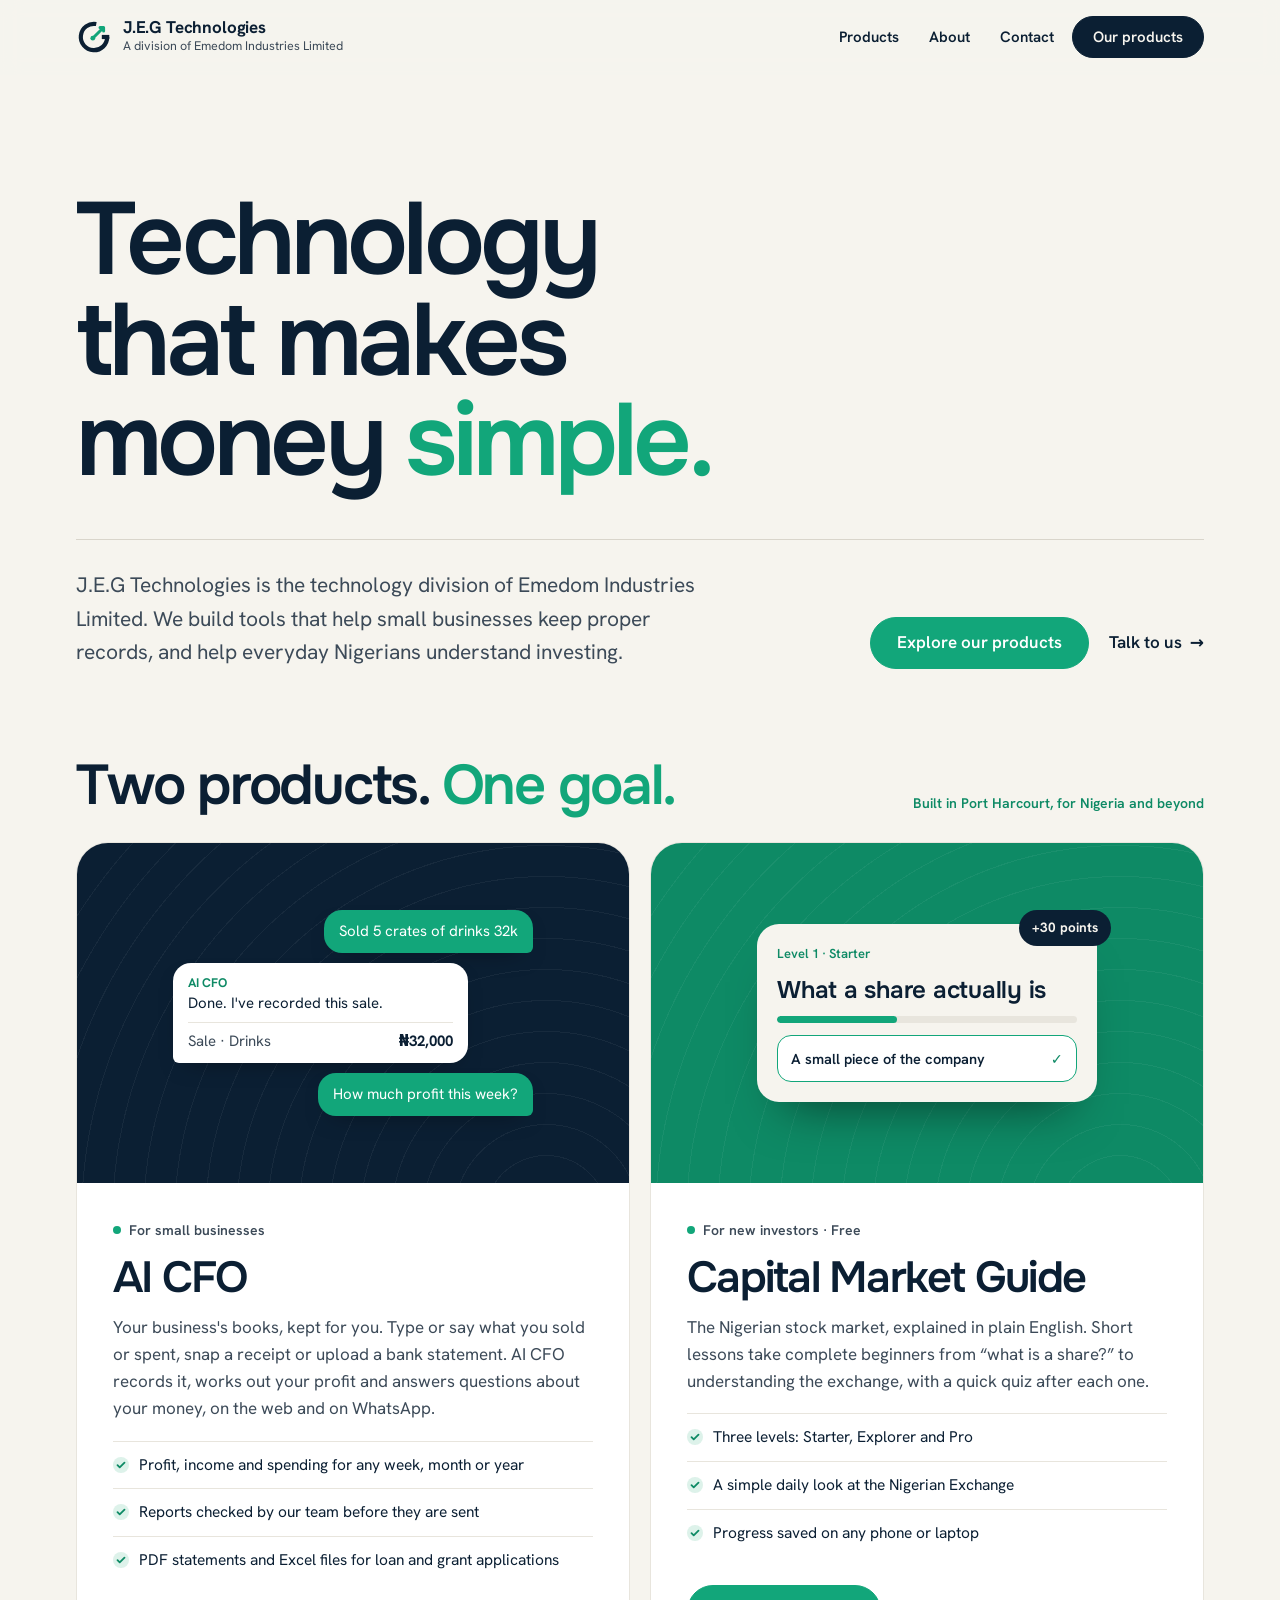
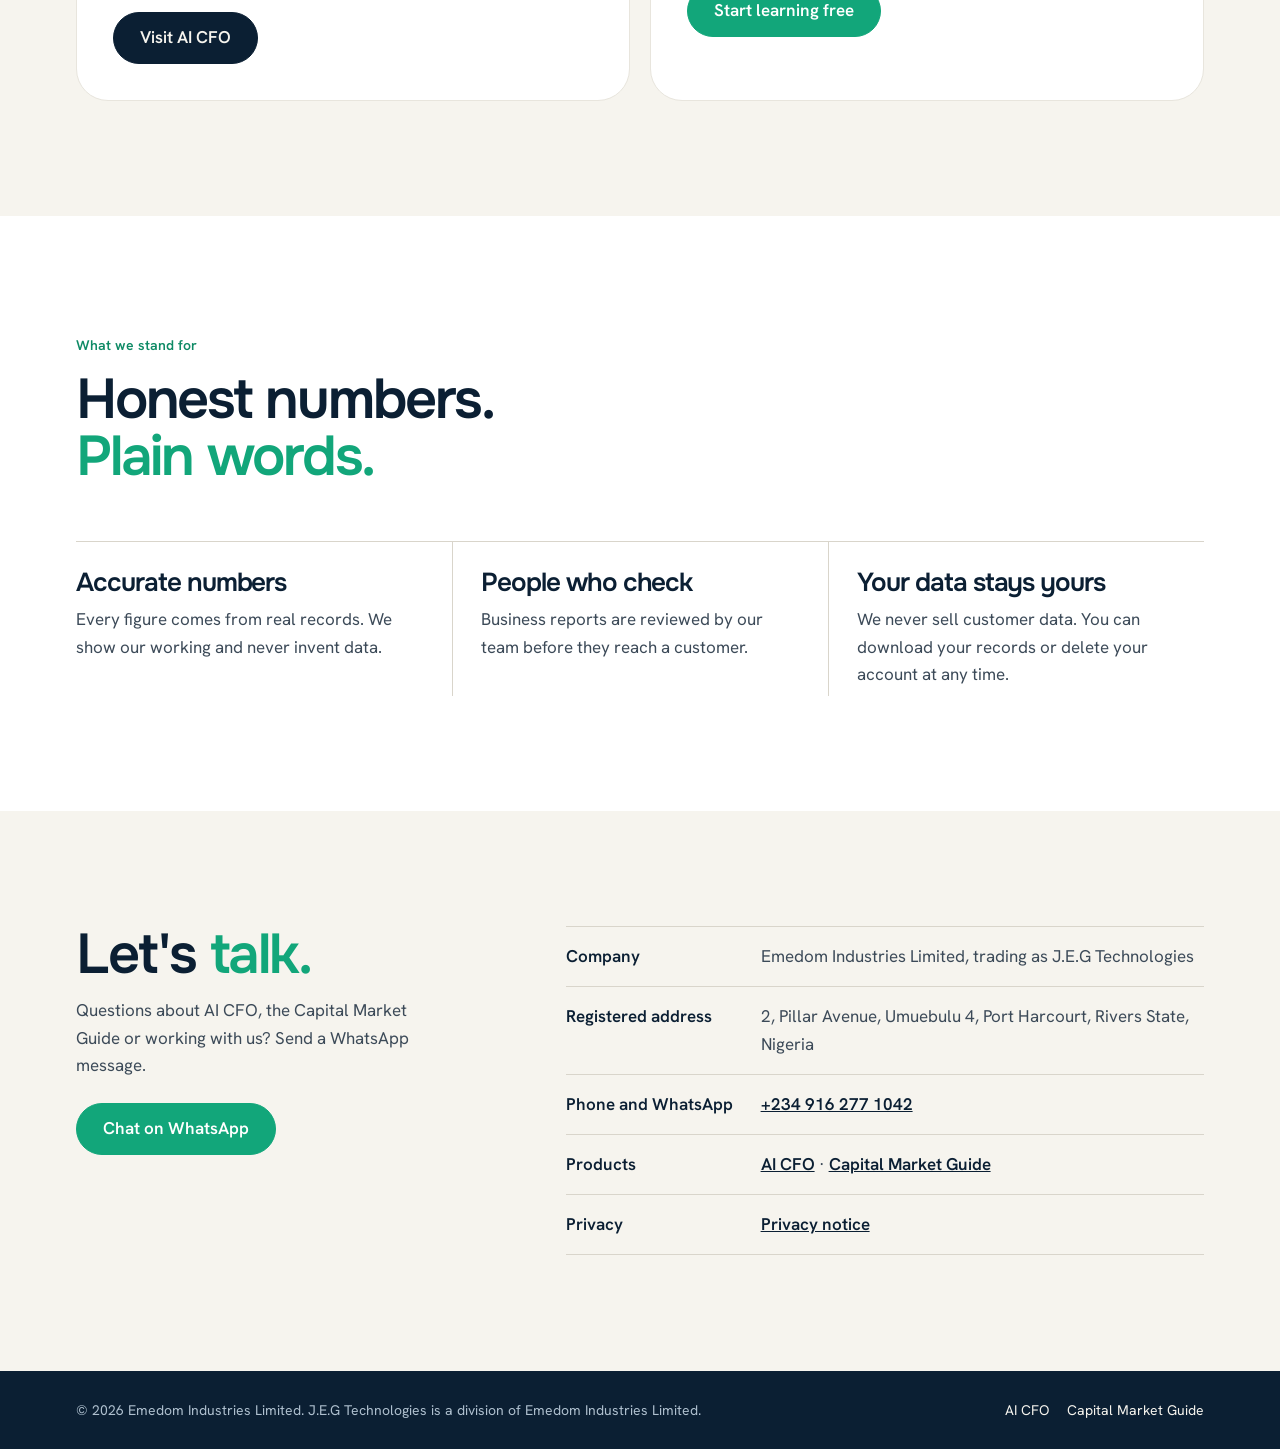
==== commit a439c31d: "Playable games and Bamboo-style landing - Four working mini games (Up or Down?, Word Match, Spot the" ====
--- a/index.html
+++ b/index.html
@@ -10,14 +10,14 @@
   <link rel="stylesheet" href="fonts/fonts.css">
   <style>
     :root{--navy:#0B1F33;--navy-2:#12304B;--navy-3:#1C3D5C;--emerald:#12A67A;--emerald-dark:#0E8A65;--emerald-on-dark:#2BC48F;--ivory:#F6F4EE;--paper:#fff;--slate:#3C4A58;--mist:#AFC0CF;--rule:#D9D5CB;--rule-soft:#E8E5DD;--gain-soft:#DDF2EA;
-      --serif:"Newsreader",Georgia,serif;--sans:"Hanken Grotesk",system-ui,-apple-system,"Segoe UI",sans-serif}
+      --serif:"Onest","Hanken Grotesk",system-ui,sans-serif;--sans:"Hanken Grotesk",system-ui,-apple-system,"Segoe UI",sans-serif}
     *{box-sizing:border-box}
     html{scroll-behavior:smooth}
     body{margin:0;background:var(--ivory);color:var(--navy);font:17px/1.6 var(--sans);-webkit-font-smoothing:antialiased}
     a{color:inherit}
     img,svg{display:block;max-width:100%}
-    h1,h2,h3{font-family:var(--serif);font-weight:500;line-height:1.04;letter-spacing:-.025em;margin:0;text-wrap:balance}
-    h1 em,h2 em,h3 em{font-style:italic;color:var(--emerald)}
+    h1,h2,h3{font-family:var(--serif);font-weight:600;line-height:1.02;letter-spacing:-.04em;margin:0;text-wrap:balance}
+    h1 em,h2 em,h3 em{font-style:normal;color:var(--emerald)}
     p{margin:0}
     .wrap{max-width:1160px;margin:0 auto;padding:0 max(16px,env(safe-area-inset-left,0px))}
     .eyebrow{font-size:14px;font-weight:600;color:var(--emerald-dark)}
@@ -41,7 +41,7 @@
 
     /* hero */
     .hero{padding:clamp(48px,9vw,120px) 0 clamp(48px,7vw,88px)}
-    .hero h1{font-size:clamp(48px,8.4vw,112px);line-height:.96;letter-spacing:-.04em;max-width:12ch}
+    .hero h1{font-size:clamp(46px,8vw,104px);line-height:.98;letter-spacing:-.045em;max-width:12ch}
     .hero-foot{display:grid;grid-template-columns:minmax(0,1fr) auto;gap:32px;align-items:end;margin-top:clamp(28px,4vw,48px);padding-top:28px;border-top:1px solid var(--rule)}
     .hero-foot p{font-size:clamp(18px,1.8vw,21px);color:var(--slate);max-width:52ch}
     .ctas{display:flex;gap:20px;align-items:center;flex-wrap:wrap}
@@ -78,7 +78,7 @@
     /* lesson visual (CMG) */
     .lesson{position:relative;width:min(340px,100%);background:var(--ivory);border-radius:22px;padding:20px;display:grid;gap:12px;box-shadow:0 30px 50px -28px rgba(0,0,0,.55)}
     .lesson small{font-size:13px;font-weight:600;color:var(--emerald-dark)}
-    .lesson h4{margin:0;font-family:var(--serif);font-weight:500;font-size:24px;letter-spacing:-.01em;line-height:1.1}
+    .lesson h4{margin:0;font-family:var(--serif);font-weight:600;font-size:24px;letter-spacing:-.01em;line-height:1.1}
     .lesson .bar{height:7px;border-radius:9px;background:var(--rule-soft);overflow:hidden}
     .lesson .bar i{display:block;height:100%;width:40%;background:var(--emerald);border-radius:9px}
     .lesson .opt{background:var(--paper);border:1.5px solid var(--emerald);border-radius:14px;padding:11px 13px;font-weight:600;font-size:14.5px;display:flex;justify-content:space-between}
--- a/fonts/fonts.css
+++ b/fonts/fonts.css
@@ -15,3 +15,10 @@
 @font-face{font-family: 'Hanken Grotesk'; font-style: normal; font-display: swap; font-weight: 600; src:url('hanken-grotesk-latin-600-normal.woff2') format('woff2'); unicode-range: U+0000-00FF,U+0131,U+0152-0153,U+02BB-02BC,U+02C6,U+02DA,U+02DC,U+0304,U+0308,U+0329,U+2000-206F,U+20AC,U+2122,U+2191,U+2193,U+2212,U+2215,U+FEFF,U+FFFD;}
 @font-face{font-family: 'Hanken Grotesk'; font-style: normal; font-display: swap; font-weight: 700; src:url('hanken-grotesk-latin-ext-700-normal.woff2') format('woff2'); unicode-range: U+0100-02BA,U+02BD-02C5,U+02C7-02CC,U+02CE-02D7,U+02DD-02FF,U+0304,U+0308,U+0329,U+1D00-1DBF,U+1E00-1E9F,U+1EF2-1EFF,U+2020,U+20A0-20AB,U+20AD-20C0,U+2113,U+2C60-2C7F,U+A720-A7FF;}
 @font-face{font-family: 'Hanken Grotesk'; font-style: normal; font-display: swap; font-weight: 700; src:url('hanken-grotesk-latin-700-normal.woff2') format('woff2'); unicode-range: U+0000-00FF,U+0131,U+0152-0153,U+02BB-02BC,U+02C6,U+02DA,U+02DC,U+0304,U+0308,U+0329,U+2000-206F,U+20AC,U+2122,U+2191,U+2193,U+2212,U+2215,U+FEFF,U+FFFD;}
+/* Onest (display) */
+@font-face{font-family: 'Onest'; font-style: normal; font-display: swap; font-weight: 500; src:url('onest-latin-ext-500-normal.woff2') format('woff2'); unicode-range: U+0100-02BA,U+02BD-02C5,U+02C7-02CC,U+02CE-02D7,U+02DD-02FF,U+0304,U+0308,U+0329,U+1D00-1DBF,U+1E00-1E9F,U+1EF2-1EFF,U+2020,U+20A0-20AB,U+20AD-20C0,U+2113,U+2C60-2C7F,U+A720-A7FF;}
+@font-face{font-family: 'Onest'; font-style: normal; font-display: swap; font-weight: 500; src:url('onest-latin-500-normal.woff2') format('woff2'); unicode-range: U+0000-00FF,U+0131,U+0152-0153,U+02BB-02BC,U+02C6,U+02DA,U+02DC,U+0304,U+0308,U+0329,U+2000-206F,U+20AC,U+2122,U+2191,U+2193,U+2212,U+2215,U+FEFF,U+FFFD;}
+@font-face{font-family: 'Onest'; font-style: normal; font-display: swap; font-weight: 600; src:url('onest-latin-ext-600-normal.woff2') format('woff2'); unicode-range: U+0100-02BA,U+02BD-02C5,U+02C7-02CC,U+02CE-02D7,U+02DD-02FF,U+0304,U+0308,U+0329,U+1D00-1DBF,U+1E00-1E9F,U+1EF2-1EFF,U+2020,U+20A0-20AB,U+20AD-20C0,U+2113,U+2C60-2C7F,U+A720-A7FF;}
+@font-face{font-family: 'Onest'; font-style: normal; font-display: swap; font-weight: 600; src:url('onest-latin-600-normal.woff2') format('woff2'); unicode-range: U+0000-00FF,U+0131,U+0152-0153,U+02BB-02BC,U+02C6,U+02DA,U+02DC,U+0304,U+0308,U+0329,U+2000-206F,U+20AC,U+2122,U+2191,U+2193,U+2212,U+2215,U+FEFF,U+FFFD;}
+@font-face{font-family: 'Onest'; font-style: normal; font-display: swap; font-weight: 700; src:url('onest-latin-ext-700-normal.woff2') format('woff2'); unicode-range: U+0100-02BA,U+02BD-02C5,U+02C7-02CC,U+02CE-02D7,U+02DD-02FF,U+0304,U+0308,U+0329,U+1D00-1DBF,U+1E00-1E9F,U+1EF2-1EFF,U+2020,U+20A0-20AB,U+20AD-20C0,U+2113,U+2C60-2C7F,U+A720-A7FF;}
+@font-face{font-family: 'Onest'; font-style: normal; font-display: swap; font-weight: 700; src:url('onest-latin-700-normal.woff2') format('woff2'); unicode-range: U+0000-00FF,U+0131,U+0152-0153,U+02BB-02BC,U+02C6,U+02DA,U+02DC,U+0304,U+0308,U+0329,U+2000-206F,U+20AC,U+2122,U+2191,U+2193,U+2212,U+2215,U+FEFF,U+FFFD;}
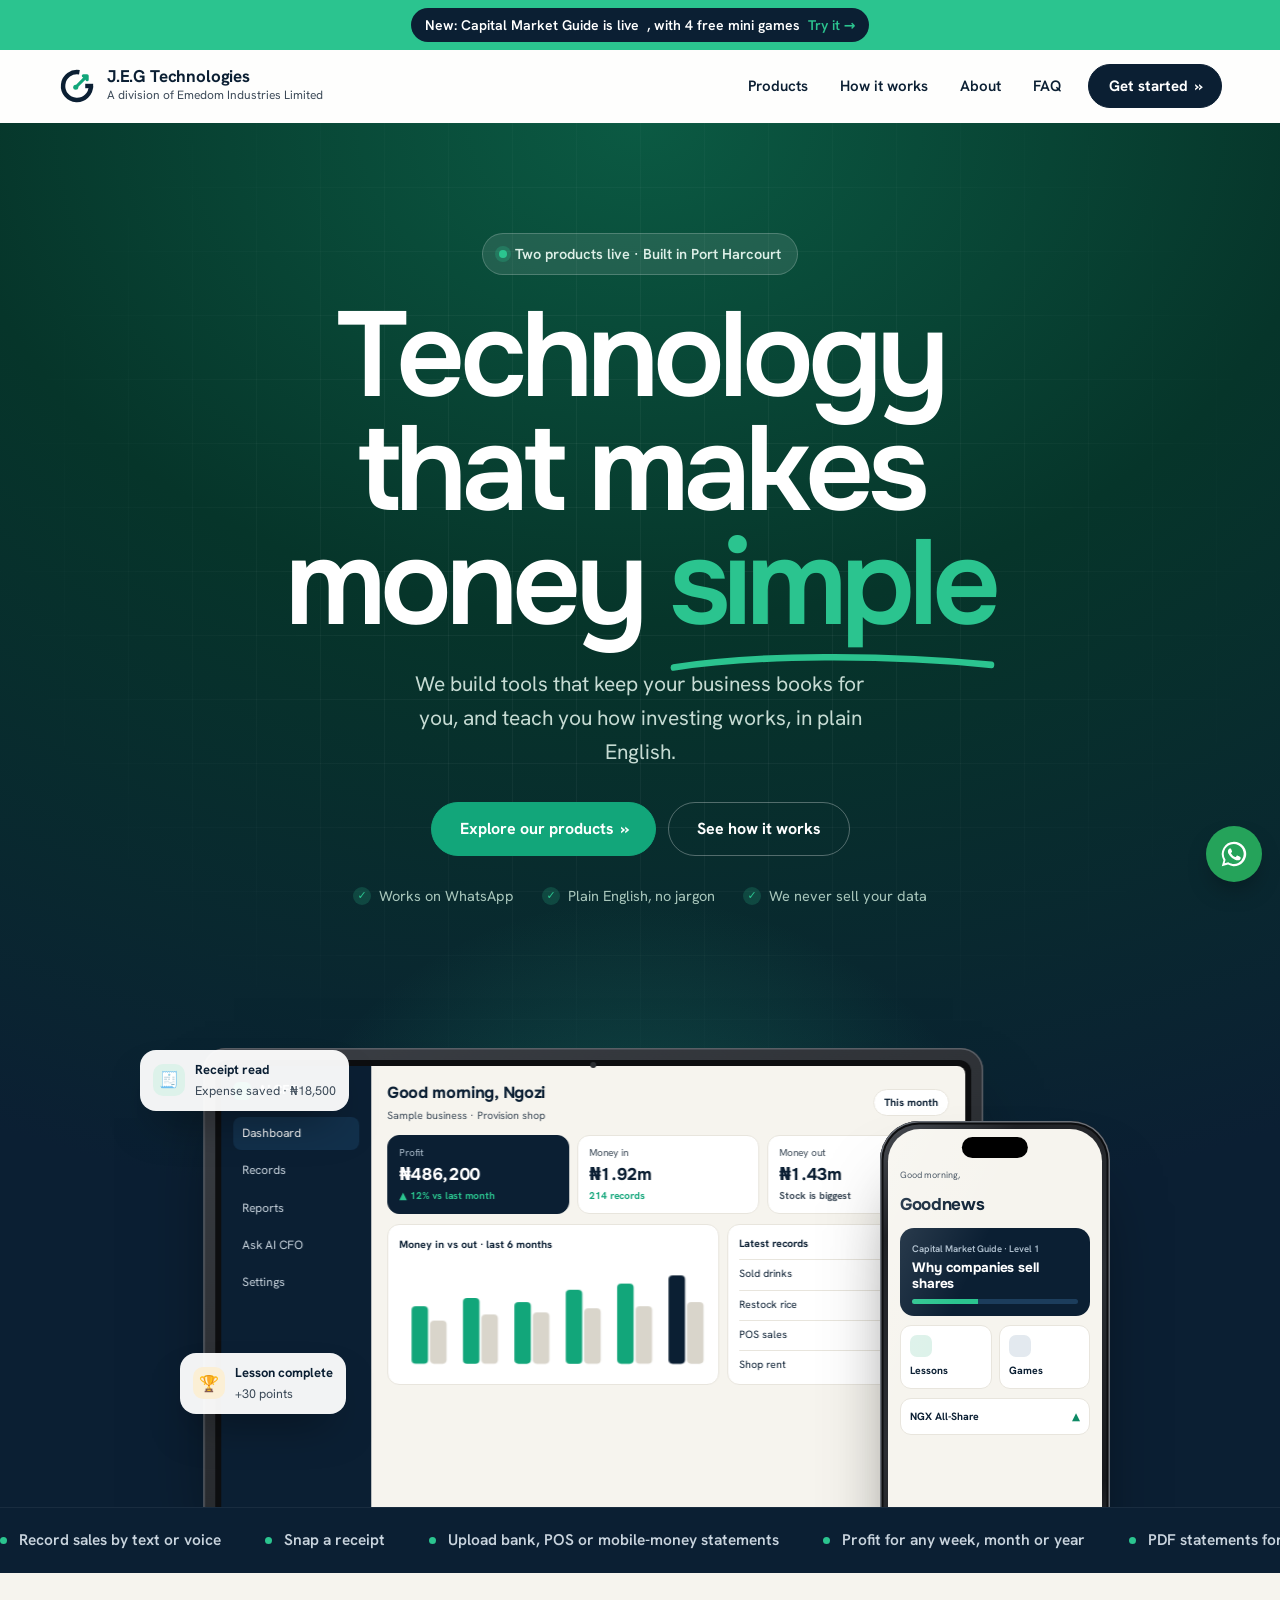
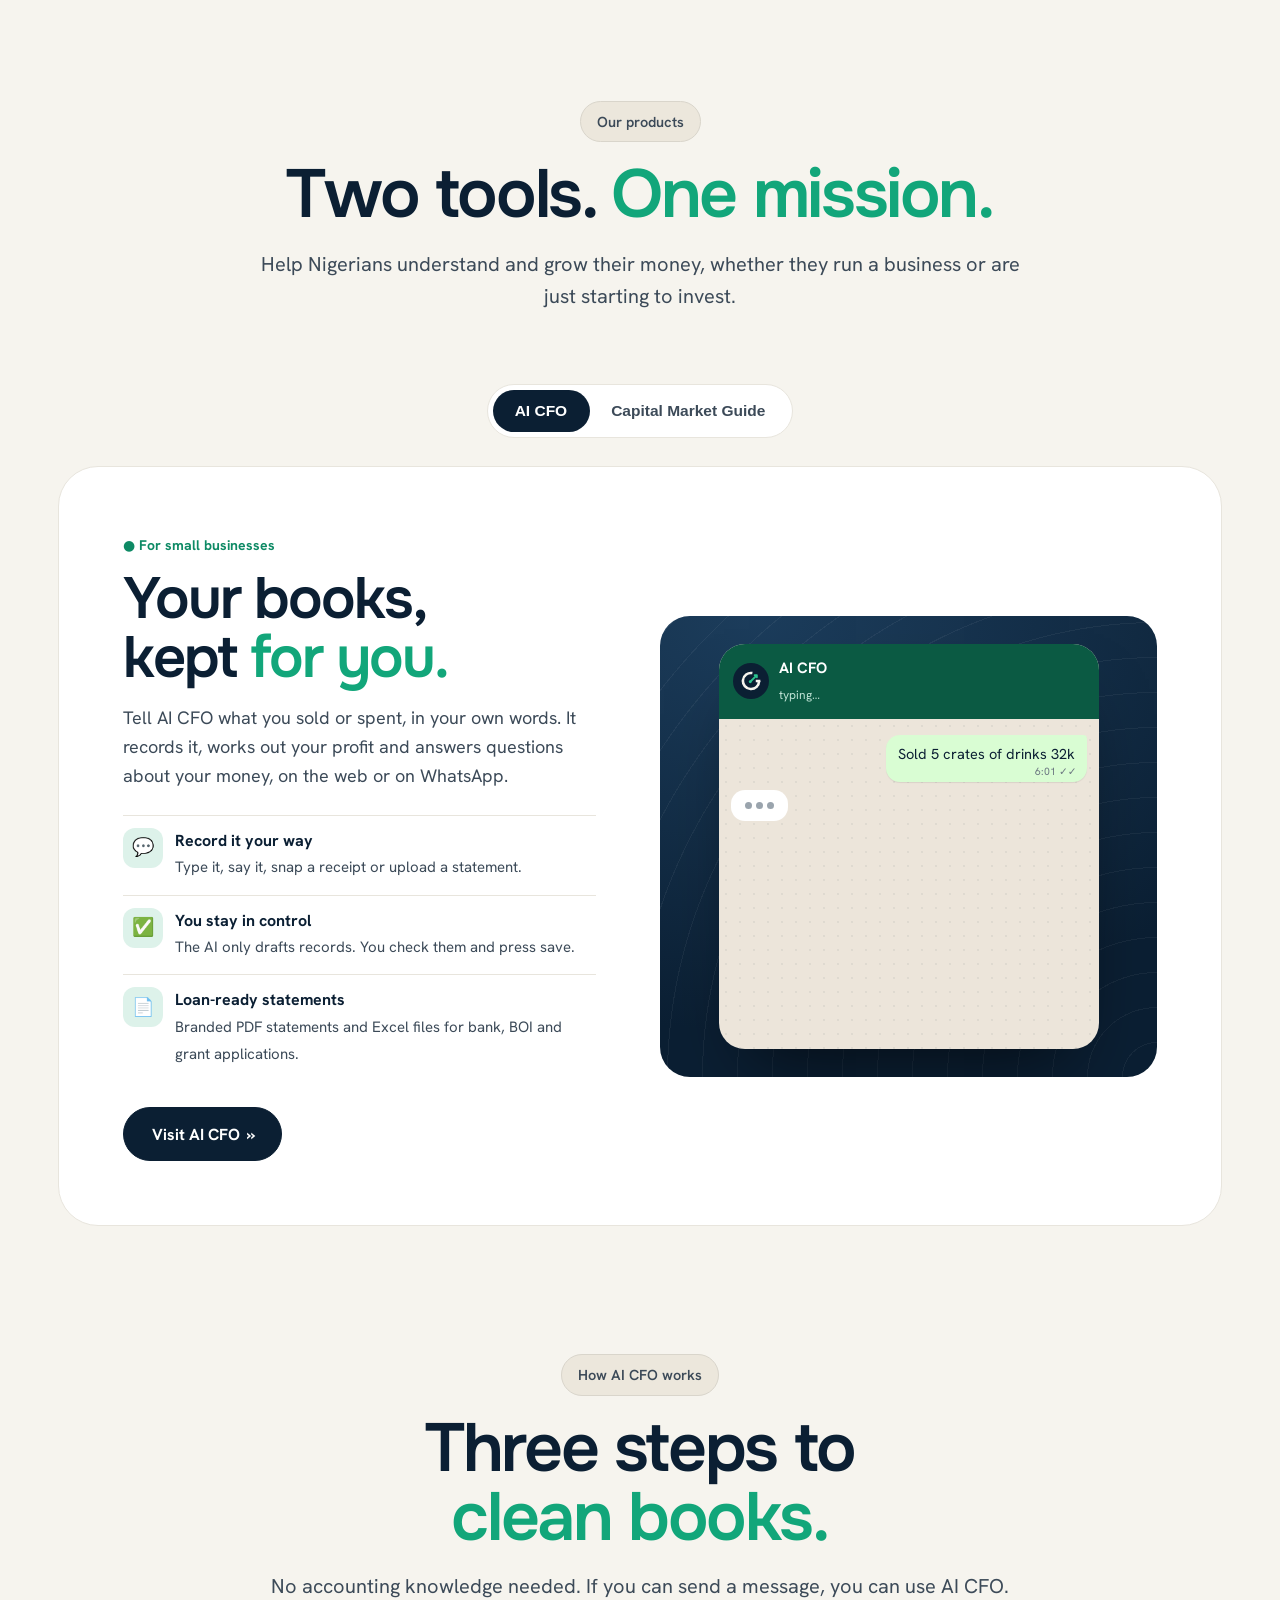
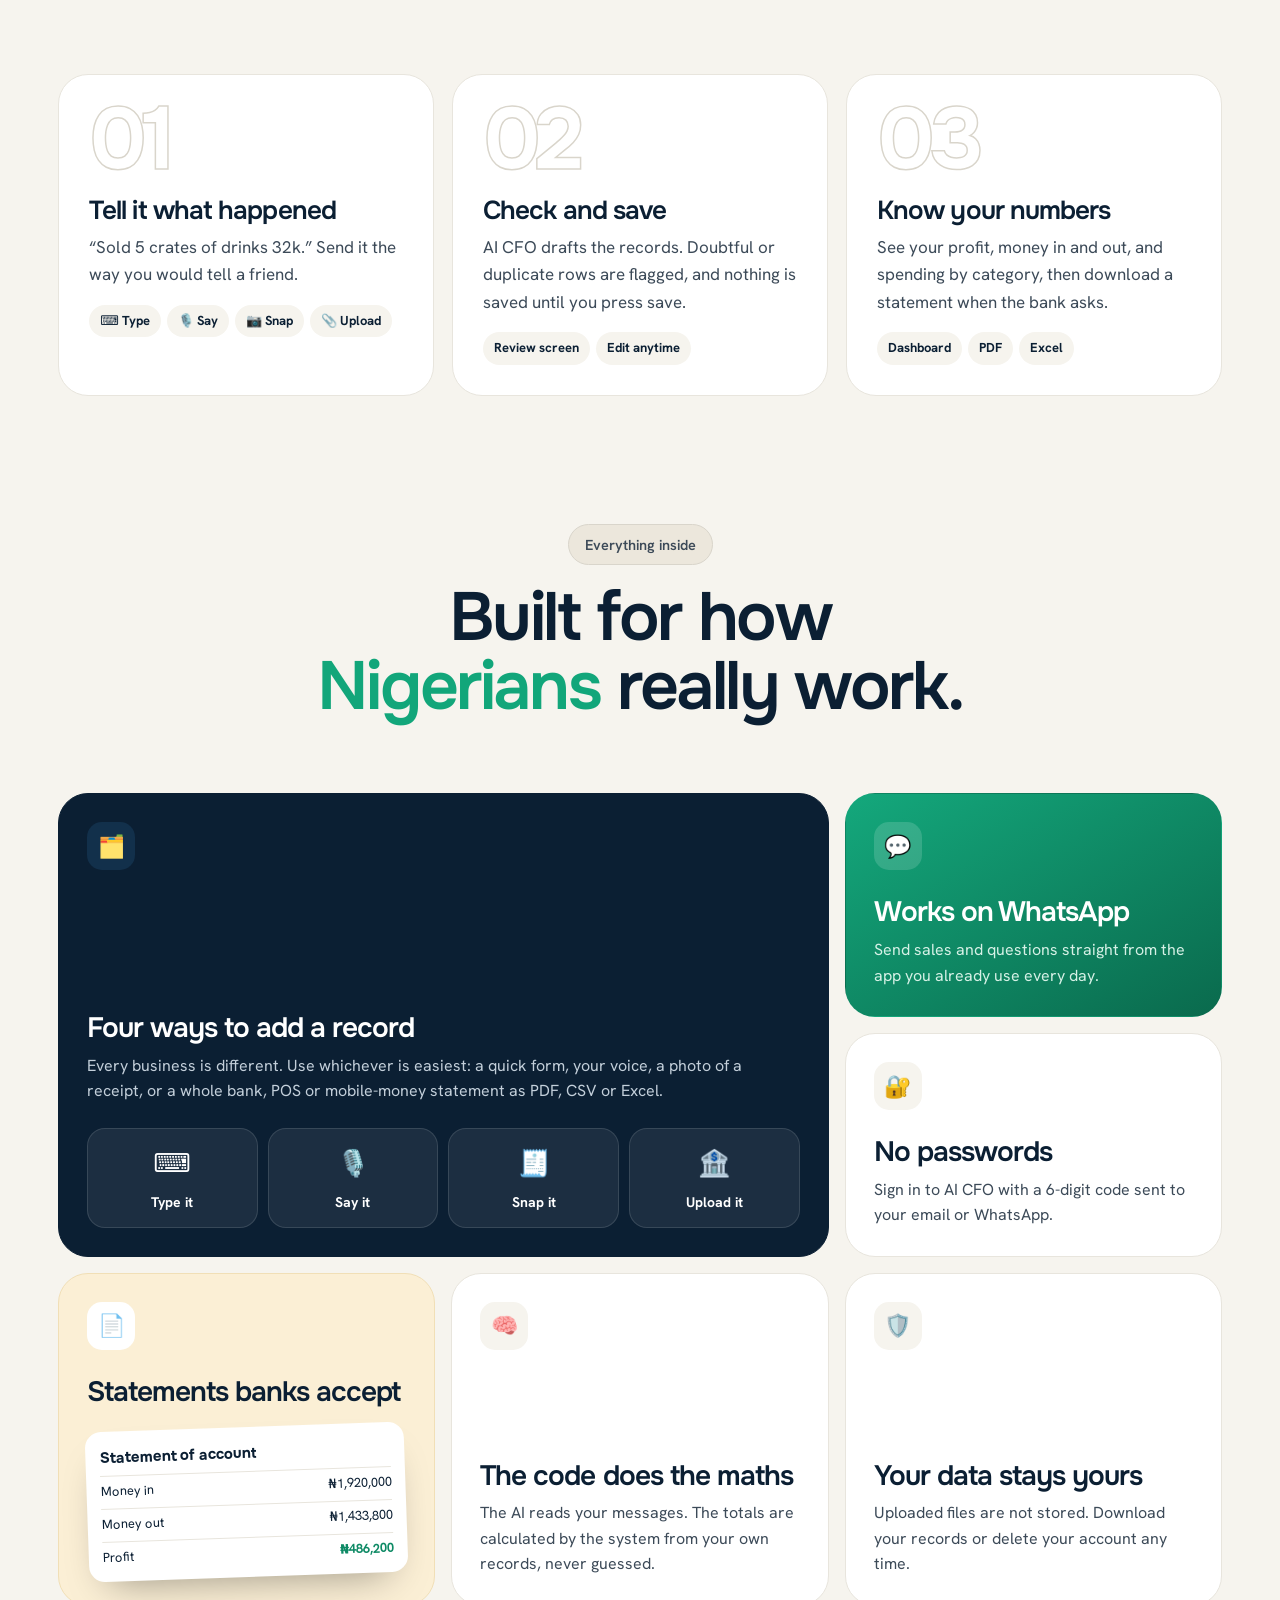
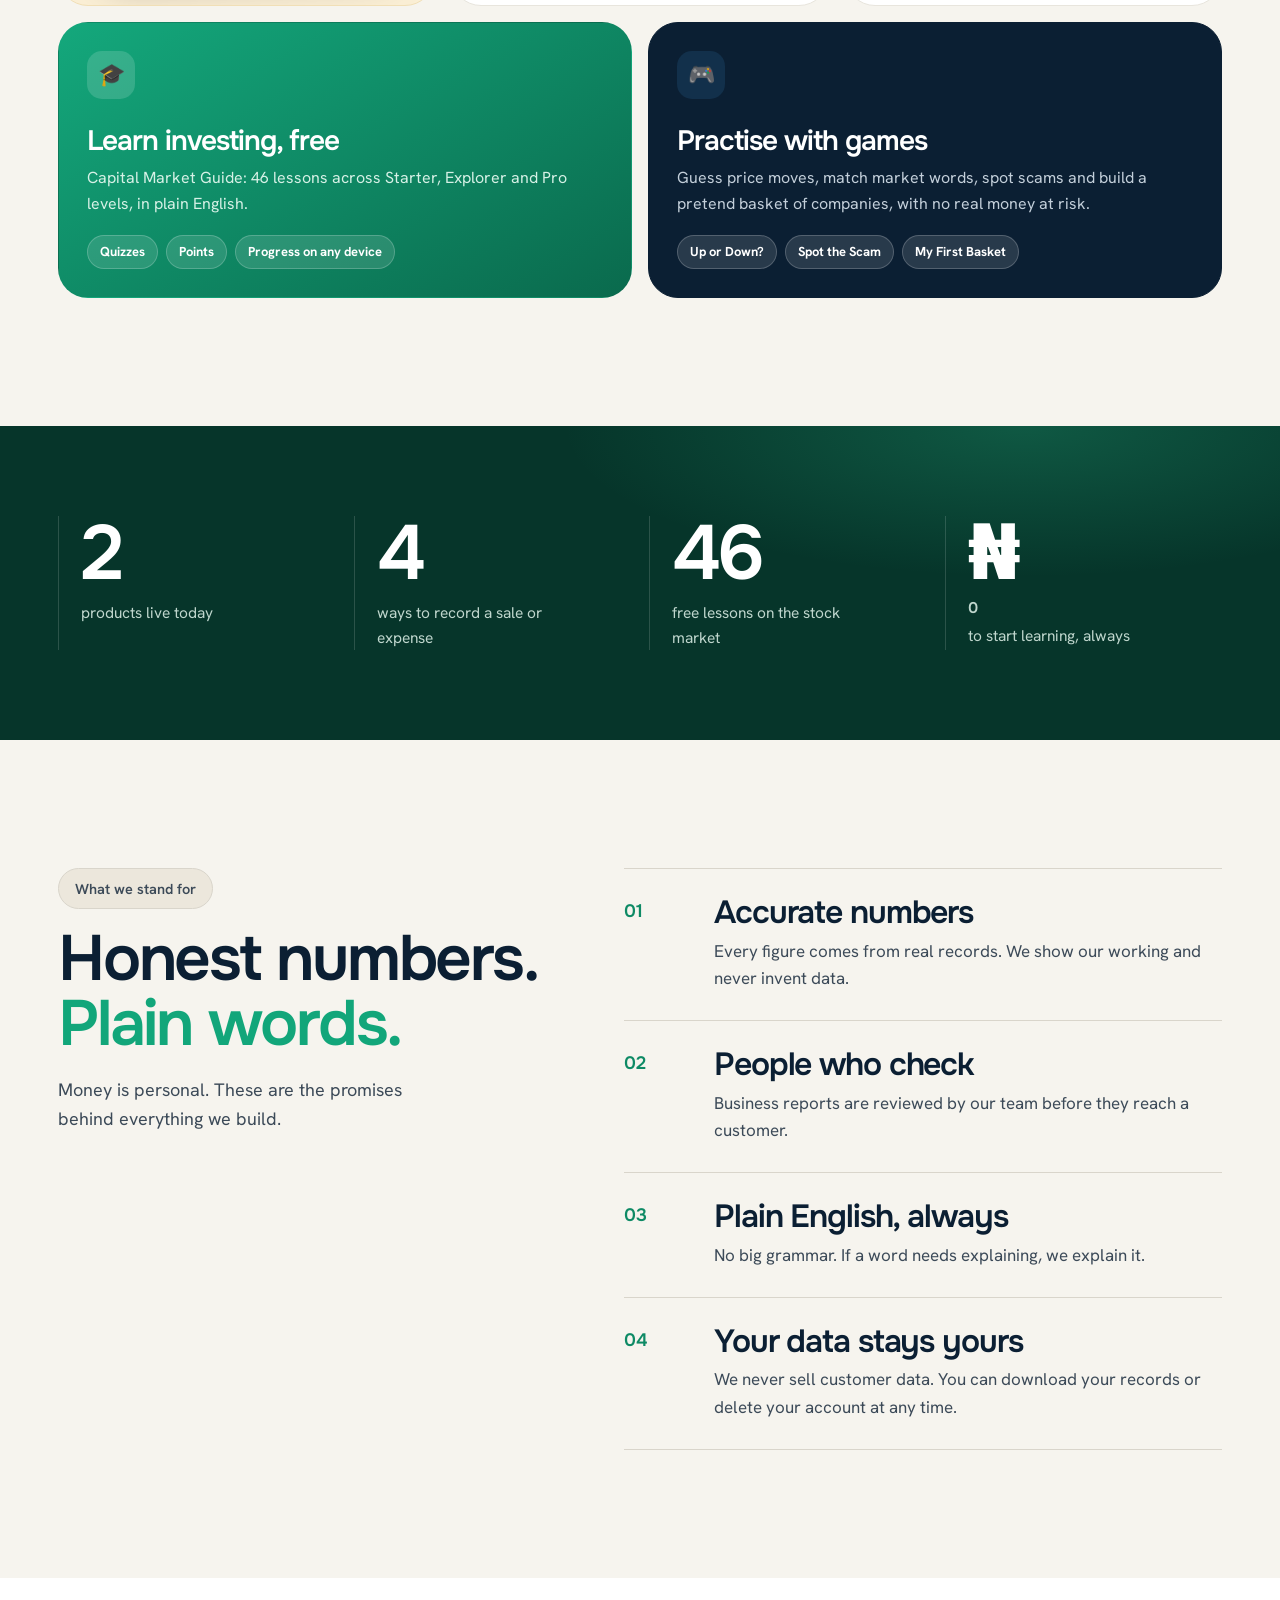
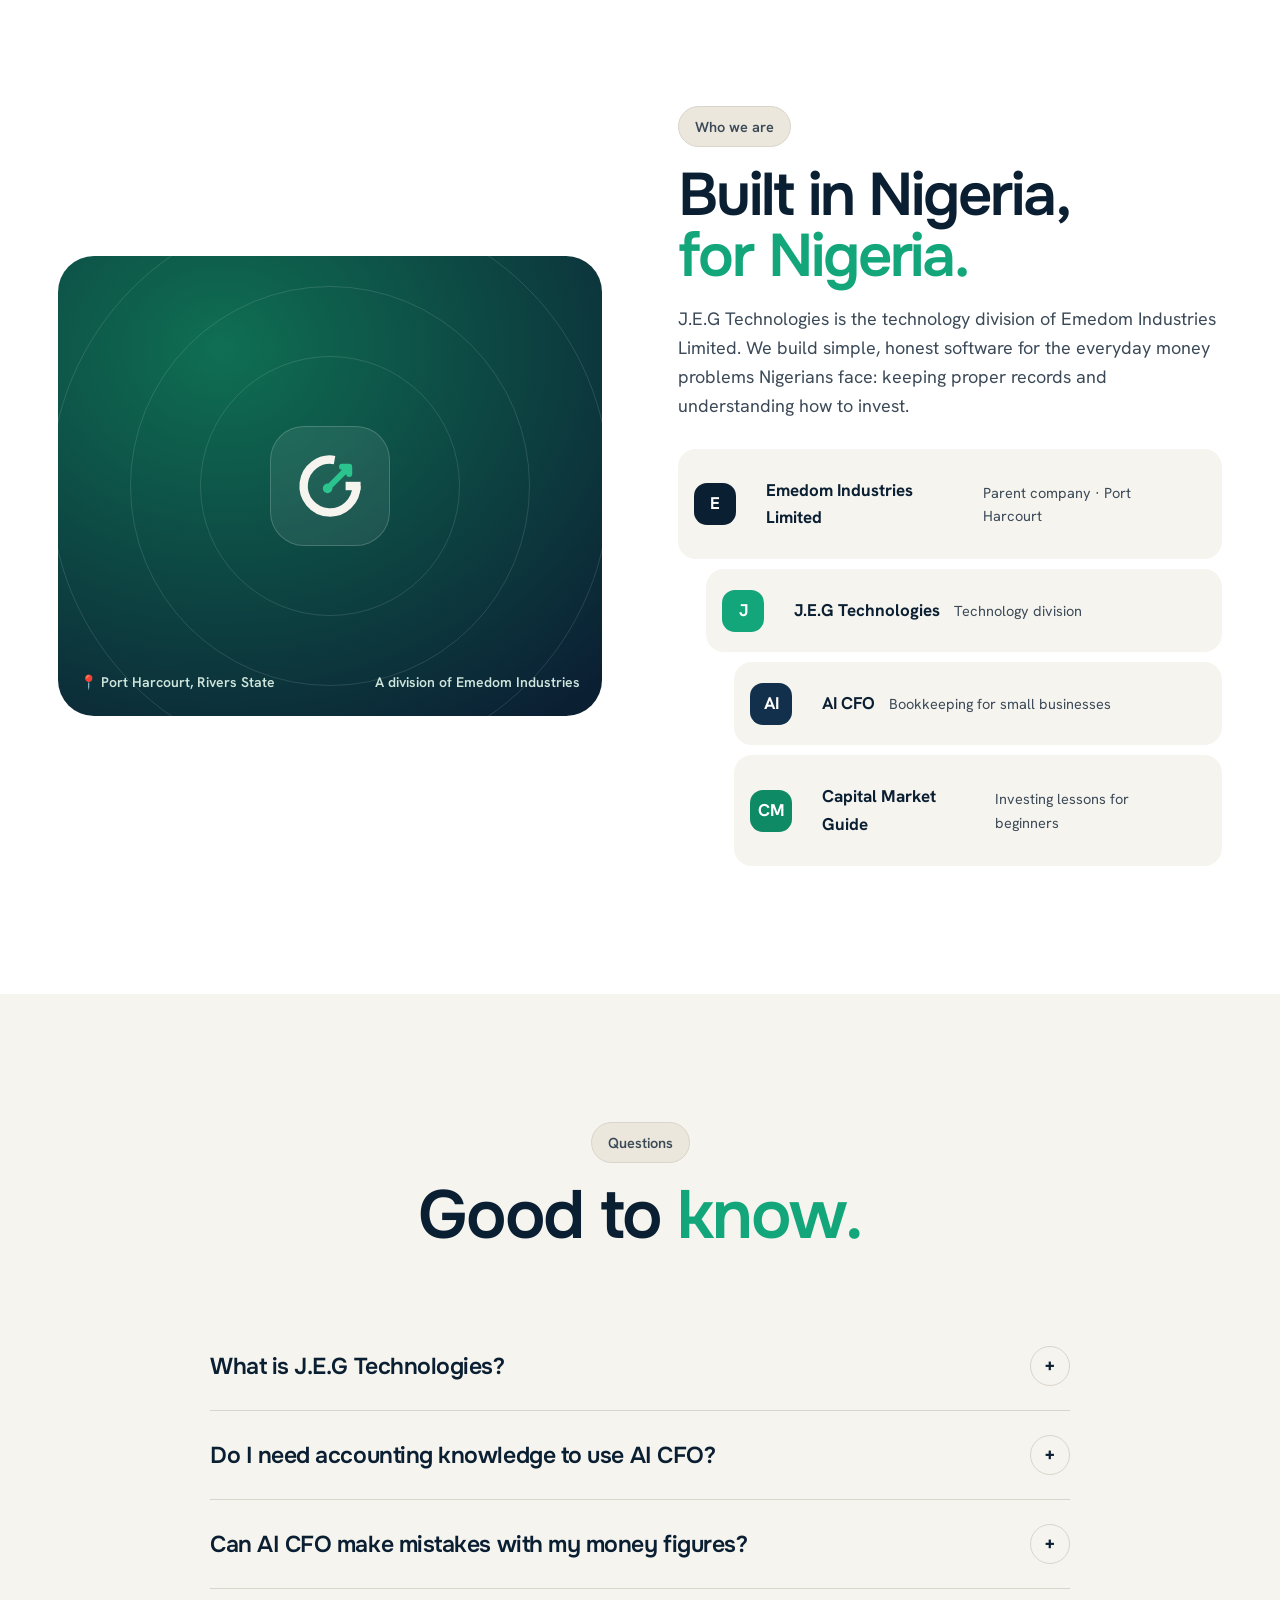
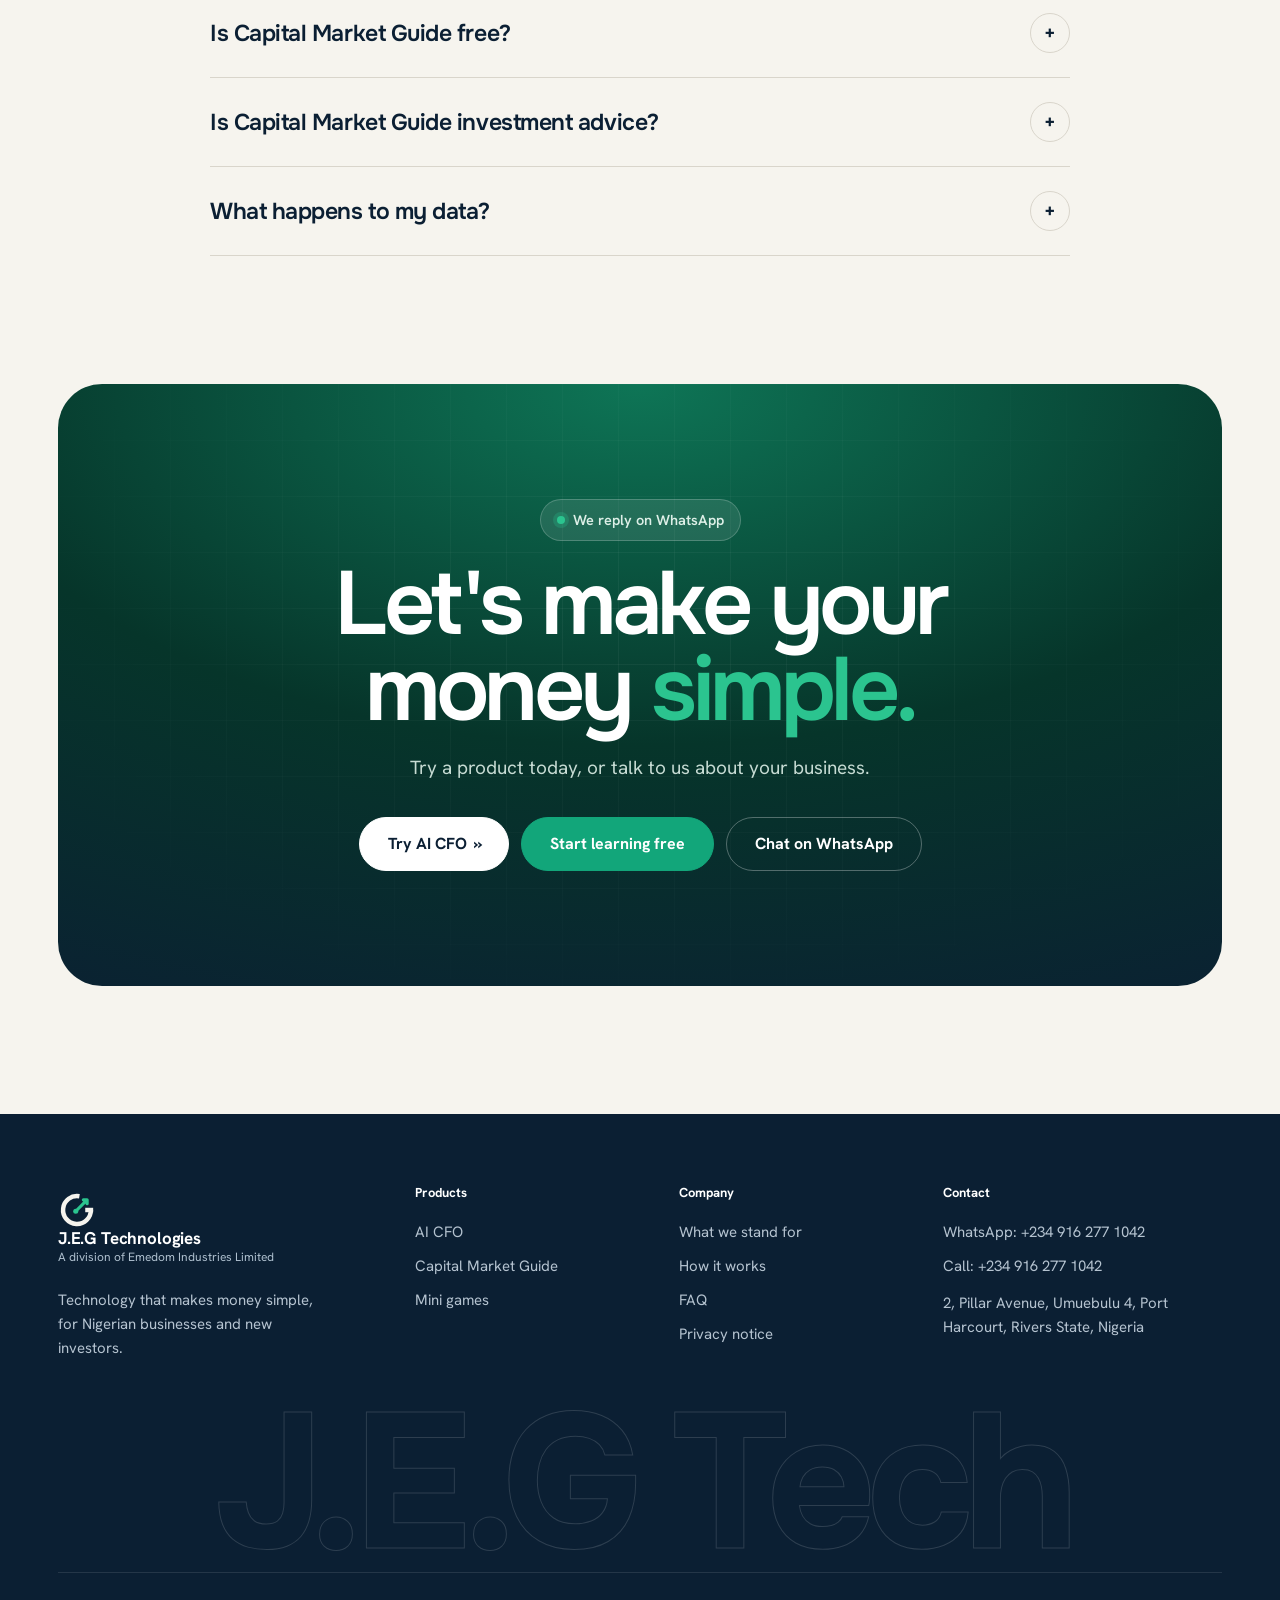
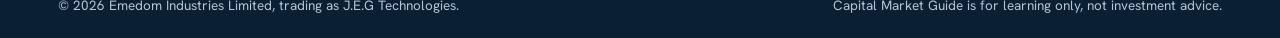
==== commit 0a6eee55: "Premium company home page Hero with laptop (AI CFO) and phone (Capital Market Guide), feature marque" ====
--- a/index.html
+++ b/index.html
@@ -3,239 +3,643 @@
 <head>
   <meta charset="utf-8">
   <meta name="viewport" content="width=device-width, initial-scale=1, viewport-fit=cover">
-  <title>J.E.G Technologies | A division of Emedom Industries Limited</title>
-  <meta name="description" content="J.E.G Technologies, the technology division of Emedom Industries Limited, builds AI CFO for small businesses and Capital Market Guide for new investors in Nigeria.">
-  <meta name="theme-color" content="#F6F4EE">
+  <title>J.E.G Technologies | Technology that makes money simple</title>
+  <meta name="description" content="J.E.G Technologies, a division of Emedom Industries Limited, builds AI CFO for small businesses and Capital Market Guide for new investors in Nigeria.">
+  <meta name="theme-color" content="#06352A">
+  <meta property="og:title" content="J.E.G Technologies — technology that makes money simple">
+  <meta property="og:description" content="AI CFO keeps your books. Capital Market Guide teaches investing in plain English.">
   <link rel="icon" href="img/favicon.svg" type="image/svg+xml">
   <link rel="stylesheet" href="fonts/fonts.css">
   <style>
-    :root{--navy:#0B1F33;--navy-2:#12304B;--navy-3:#1C3D5C;--emerald:#12A67A;--emerald-dark:#0E8A65;--emerald-on-dark:#2BC48F;--ivory:#F6F4EE;--paper:#fff;--slate:#3C4A58;--mist:#AFC0CF;--rule:#D9D5CB;--rule-soft:#E8E5DD;--gain-soft:#DDF2EA;
-      --serif:"Onest","Hanken Grotesk",system-ui,sans-serif;--sans:"Hanken Grotesk",system-ui,-apple-system,"Segoe UI",sans-serif}
-    *{box-sizing:border-box}
-    html{scroll-behavior:smooth}
-    body{margin:0;background:var(--ivory);color:var(--navy);font:17px/1.6 var(--sans);-webkit-font-smoothing:antialiased}
-    a{color:inherit}
-    img,svg{display:block;max-width:100%}
-    h1,h2,h3{font-family:var(--serif);font-weight:600;line-height:1.02;letter-spacing:-.04em;margin:0;text-wrap:balance}
-    h1 em,h2 em,h3 em{font-style:normal;color:var(--emerald)}
-    p{margin:0}
-    .wrap{max-width:1160px;margin:0 auto;padding:0 max(16px,env(safe-area-inset-left,0px))}
-    .eyebrow{font-size:14px;font-weight:600;color:var(--emerald-dark)}
-    .btn{display:inline-flex;align-items:center;justify-content:center;min-height:52px;padding:0 26px;border-radius:999px;font-weight:600;text-decoration:none;background:var(--navy);color:var(--ivory);border:1.5px solid var(--navy);transition:background .15s,transform .1s}
-    .btn:hover{background:var(--navy-2)} .btn:active{transform:scale(.98)}
-    .btn-em{background:var(--emerald);border-color:var(--emerald);color:#fff} .btn-em:hover{background:var(--emerald-dark)}
-    .arrow{font-weight:600;text-decoration:none;display:inline-flex;gap:8px;align-items:center}
-    .arrow:hover{color:var(--emerald-dark)}
-    :focus-visible{outline:none;box-shadow:0 0 0 3px var(--ivory),0 0 0 5px var(--emerald);border-radius:8px}
-
-    /* header */
-    .top{position:sticky;top:0;z-index:10;background:rgba(246,244,238,.9);backdrop-filter:blur(10px);border-bottom:1px solid transparent}
-    .top .wrap{display:flex;justify-content:space-between;align-items:center;gap:16px;padding-block:16px}
-    .lockup{display:flex;align-items:center;gap:11px;text-decoration:none}
-    .lockup b{display:block;font-weight:700;font-size:17px;letter-spacing:-.01em;line-height:1.1}
-    .lockup small{display:block;font-size:12.5px;color:var(--slate)}
-    .top nav{display:flex;gap:6px;align-items:center}
-    .top nav a:not(.btn){text-decoration:none;font-weight:600;font-size:15px;padding:8px 12px;border-radius:999px}
-    .top nav a:not(.btn):hover{background:var(--rule-soft)}
-    .top .btn{min-height:42px;padding:0 20px;font-size:15px;white-space:nowrap}
-
-    /* hero */
-    .hero{padding:clamp(48px,9vw,120px) 0 clamp(48px,7vw,88px)}
-    .hero h1{font-size:clamp(46px,8vw,104px);line-height:.98;letter-spacing:-.045em;max-width:12ch}
-    .hero-foot{display:grid;grid-template-columns:minmax(0,1fr) auto;gap:32px;align-items:end;margin-top:clamp(28px,4vw,48px);padding-top:28px;border-top:1px solid var(--rule)}
-    .hero-foot p{font-size:clamp(18px,1.8vw,21px);color:var(--slate);max-width:52ch}
-    .ctas{display:flex;gap:20px;align-items:center;flex-wrap:wrap}
-
-    /* products */
-    .products{padding-bottom:clamp(64px,9vw,120px)}
-    .products-h{display:flex;justify-content:space-between;align-items:end;gap:20px;margin-bottom:28px}
-    .products-h h2{font-size:clamp(34px,4.6vw,56px)}
-    .pgrid{display:grid;grid-template-columns:repeat(2,minmax(0,1fr));gap:20px}
-    .prod{border-radius:32px;overflow:hidden;display:grid;grid-template-rows:auto 1fr;border:1px solid var(--rule-soft);background:var(--paper)}
-    .prod-art{height:clamp(260px,28vw,340px);display:grid;place-items:center;padding:28px;position:relative;overflow:hidden}
-    .prod.cfo .prod-art{background:var(--navy)}
-    .prod.cmg .prod-art{background:var(--emerald-dark)}
-    .prod-art::before{content:"";position:absolute;inset:0;background:repeating-radial-gradient(circle at 85% 110%,transparent 0 30px,rgba(255,255,255,.05) 30px 31px)}
-    .prod-body{padding:clamp(24px,3vw,36px);display:grid;gap:14px;align-content:start}
-    .prod-body h3{font-size:clamp(32px,3.4vw,44px)}
-    .prod-body .who{font-size:14px;font-weight:600;color:var(--slate);display:flex;gap:8px;align-items:center}
-    .prod-body .who i{width:8px;height:8px;border-radius:50%;background:var(--emerald)}
-    .prod-body p{color:var(--slate)}
-    .prod-body ul{list-style:none;padding:0;margin:4px 0 8px;display:grid}
-    .prod-body li{padding:11px 0;border-top:1px solid var(--rule-soft);font-size:15.5px;display:flex;gap:10px}
-    .prod-body li::before{content:"";flex:none;width:16px;height:16px;margin-top:4px;border-radius:50%;background:var(--gain-soft) url("data:image/svg+xml,%3Csvg xmlns='http://www.w3.org/2000/svg' viewBox='0 0 16 16'%3E%3Cpath d='M4.5 8.2l2.2 2.2 4.8-4.8' fill='none' stroke='%230E8A65' stroke-width='1.8' stroke-linecap='round' stroke-linejoin='round'/%3E%3C/svg%3E") center/16px no-repeat}
-    .prod-body .ctas{margin-top:6px}
-
-    /* chat visual (AI CFO) */
-    .chat{position:relative;width:min(360px,100%);display:grid;gap:10px}
-    .bub{max-width:82%;padding:11px 15px;border-radius:18px;font-size:15px;line-height:1.4;box-shadow:0 10px 24px -14px rgba(0,0,0,.5)}
-    .bub.me{justify-self:end;background:var(--emerald);color:#fff;border-bottom-right-radius:6px}
-    .bub.ai{background:var(--paper);color:var(--navy);border-bottom-left-radius:6px}
-    .bub.ai b{display:block;font-size:12.5px;color:var(--emerald-dark);margin-bottom:2px}
-    .rec{display:flex;justify-content:space-between;gap:16px;border-top:1px solid var(--rule-soft);margin-top:8px;padding-top:8px;font-variant-numeric:tabular-nums}
-    .rec span{color:var(--slate)}
-
-    /* lesson visual (CMG) */
-    .lesson{position:relative;width:min(340px,100%);background:var(--ivory);border-radius:22px;padding:20px;display:grid;gap:12px;box-shadow:0 30px 50px -28px rgba(0,0,0,.55)}
-    .lesson small{font-size:13px;font-weight:600;color:var(--emerald-dark)}
-    .lesson h4{margin:0;font-family:var(--serif);font-weight:600;font-size:24px;letter-spacing:-.01em;line-height:1.1}
-    .lesson .bar{height:7px;border-radius:9px;background:var(--rule-soft);overflow:hidden}
-    .lesson .bar i{display:block;height:100%;width:40%;background:var(--emerald);border-radius:9px}
-    .lesson .opt{background:var(--paper);border:1.5px solid var(--emerald);border-radius:14px;padding:11px 13px;font-weight:600;font-size:14.5px;display:flex;justify-content:space-between}
-    .badge-pts{position:absolute;right:-14px;top:-14px;background:var(--navy);color:var(--ivory);border-radius:999px;padding:7px 13px;font-weight:700;font-size:13.5px}
-
-    /* principles */
-    .princ{background:var(--paper);padding:clamp(64px,9vw,120px) 0}
-    .princ h2{font-size:clamp(34px,4.6vw,56px);max-width:16ch}
-    .pr-grid{display:grid;grid-template-columns:repeat(3,minmax(0,1fr));margin-top:clamp(32px,5vw,56px);border-top:1px solid var(--rule)}
-    .pr{padding:28px 28px 8px 0}
-    .pr+.pr{padding-left:28px;border-left:1px solid var(--rule)}
-    .pr h3{font-size:26px;margin-bottom:10px}
-    .pr p{color:var(--slate)}
-
-    /* contact */
-    .contact{padding:clamp(64px,9vw,120px) 0}
-    .contact .wrap{display:grid;grid-template-columns:minmax(0,.8fr) minmax(0,1.2fr);gap:clamp(28px,5vw,80px)}
-    .contact h2{font-size:clamp(34px,4.6vw,56px)}
-    .contact .lead{color:var(--slate);margin-top:14px;max-width:34ch}
-    dl{display:grid;grid-template-columns:max-content 1fr;margin:0;border-top:1px solid var(--rule)}
-    dt,dd{padding:16px 0;border-bottom:1px solid var(--rule)}
-    dt{font-weight:600;padding-right:28px}
-    dd{margin:0;color:var(--slate)}
-    dd a{color:var(--navy);font-weight:600}
-
-    footer{background:var(--navy);color:var(--mist);font-size:14px}
-    footer .wrap{display:flex;justify-content:space-between;gap:16px;flex-wrap:wrap;padding-block:28px}
-    footer a{color:var(--ivory);text-decoration:none} footer a:hover{text-decoration:underline}
-    footer nav{display:flex;gap:18px;flex-wrap:wrap}
-
-    .reveal{opacity:0;transform:translateY(16px);transition:opacity .7s ease,transform .7s ease}
-    .reveal.in{opacity:1;transform:none}
-
-    @media (max-width:900px){
-      .pgrid,.contact .wrap{grid-template-columns:1fr}
-      .pr-grid{grid-template-columns:1fr}
-      .pr,.pr+.pr{padding:22px 0;border-left:0;border-bottom:1px solid var(--rule)}
-      .hero-foot{grid-template-columns:1fr}
-      .products-h{display:block}
-    }
-    @media (max-width:560px){
-      .top nav a:not(.btn){display:none}
-      .top .btn{white-space:nowrap;padding:0 16px;min-height:40px;font-size:14px}
-      .lockup small{max-width:20ch}
-      .lockup small{font-size:11.5px}
-      dl{grid-template-columns:1fr} dt{padding-bottom:0;border-bottom:0} dd{padding-top:4px}
-      .hero .ctas .btn{width:100%}
-    }
-    @media (prefers-reduced-motion:reduce){.reveal{opacity:1;transform:none;transition:none}}
+:root{--navy:#0B1F33;--navy-2:#12304B;--navy-3:#1C3D5C;--deep:#06352A;--emerald:#12A67A;--emerald-dark:#0E8A65;--mint:#2BC48F;--ivory:#F6F4EE;--paper:#fff;--slate:#3C4A58;--mist:#AFC0CF;--rule:#D9D5CB;--rule-soft:#E8E5DD;--gain-soft:#DDF2EA;--sun:#E8B547;--sun-soft:#FBEFD5;--loss:#B4372A;
+  --display:"Onest","Hanken Grotesk",system-ui,sans-serif;--sans:"Hanken Grotesk",system-ui,-apple-system,"Segoe UI",sans-serif;--ease:cubic-bezier(.2,.8,.2,1)}
+*{box-sizing:border-box}
+html{scroll-behavior:smooth;-webkit-text-size-adjust:100%}
+body{margin:0;background:var(--ivory);color:var(--navy);font:17px/1.6 var(--sans);-webkit-font-smoothing:antialiased;overflow-x:hidden}
+a{color:inherit} img,svg{display:block;max-width:100%}
+h1,h2,h3,h4{font-family:var(--display);font-weight:600;line-height:1.02;letter-spacing:-.035em;margin:0;text-wrap:balance}
+h2 em,h1 em,h3 em{font-style:normal;color:var(--emerald)}
+p{margin:0}
+.wrap{max-width:1200px;margin:0 auto;padding-left:max(18px,env(safe-area-inset-left,0px));padding-right:max(18px,env(safe-area-inset-right,0px))}
+:focus-visible{outline:none;box-shadow:0 0 0 3px var(--ivory),0 0 0 5px var(--emerald);border-radius:10px}
+.btn{display:inline-flex;align-items:center;justify-content:center;gap:8px;min-height:54px;padding:0 28px;border-radius:999px;font-weight:700;font-size:16px;text-decoration:none;border:1.5px solid var(--navy);background:var(--navy);color:#fff;cursor:pointer;transition:transform .15s var(--ease),background .2s,border-color .2s,box-shadow .2s}
+.btn:hover{transform:translateY(-2px);box-shadow:0 14px 30px -14px rgba(11,31,51,.5)}
+.btn-em{background:var(--emerald);border-color:var(--emerald)} .btn-em:hover{background:var(--emerald-dark);border-color:var(--emerald-dark)}
+.btn-white{background:#fff;border-color:#fff;color:var(--navy)}
+.btn-ghost{background:transparent;border-color:rgba(255,255,255,.3);color:#fff} .btn-ghost:hover{background:rgba(255,255,255,.08);border-color:#fff}
+.btn-line{background:transparent;color:var(--navy)} .btn-line:hover{background:var(--navy);color:#fff}
+.chev{letter-spacing:-2px;font-weight:800}
+.pill{display:inline-flex;align-items:center;gap:8px;border-radius:999px;padding:8px 16px;font-size:14.5px;font-weight:600}
+.pill.glass{background:rgba(255,255,255,.1);border:1px solid rgba(255,255,255,.2);color:#DDEFE7}
+.pill.soft{background:#ECE7DC;border:1px solid var(--rule);color:var(--slate)}
+.pill .dot{width:8px;height:8px;border-radius:50%;background:var(--mint);box-shadow:0 0 0 4px rgba(43,196,143,.25);animation:pulse 2s infinite}
+@keyframes pulse{50%{box-shadow:0 0 0 8px rgba(43,196,143,0)}}
+.sec{padding-block:clamp(72px,10vw,140px)}
+.sec-h{text-align:center;max-width:760px;margin:0 auto clamp(40px,6vw,72px)}
+.sec-h h2{font-size:clamp(38px,5.6vw,68px);margin-top:18px}
+.sec-h p{color:var(--slate);font-size:clamp(17px,1.8vw,20px);margin-top:18px}
+.reveal{opacity:0;transform:translateY(28px);transition:opacity .8s var(--ease),transform .8s var(--ease)}
+.reveal.in{opacity:1;transform:none}
+.d1{transition-delay:.08s}.d2{transition-delay:.16s}.d3{transition-delay:.24s}.d4{transition-delay:.32s}
+
+/* strip + nav */
+.strip{background:var(--mint);font-size:14px;font-weight:600;color:var(--navy)}
+.strip .wrap{display:flex;justify-content:center;padding-block:8px}
+.strip a{background:var(--navy);color:#fff;border-radius:999px;padding:6px 14px;text-decoration:none;display:inline-flex;gap:8px}
+.strip a em{font-style:normal;color:var(--mint)}
+.nav{position:sticky;top:0;z-index:50;background:rgba(255,255,255,.86);backdrop-filter:saturate(1.4) blur(14px);-webkit-backdrop-filter:saturate(1.4) blur(14px);border-bottom:1px solid transparent;transition:border-color .2s,box-shadow .2s}
+.nav.scrolled{border-bottom-color:var(--rule-soft);box-shadow:0 10px 30px -24px rgba(11,31,51,.35)}
+.nav .wrap{display:flex;align-items:center;justify-content:space-between;gap:16px;padding-block:14px}
+.lockup{display:flex;align-items:center;gap:11px;text-decoration:none}
+.lockup b{display:block;font-weight:800;font-size:17px;letter-spacing:-.01em;line-height:1.1}
+.lockup small{display:block;font-size:12px;color:var(--slate)}
+.links{display:flex;gap:4px;align-items:center}
+.links a:not(.btn){text-decoration:none;font-weight:600;font-size:15px;padding:9px 14px;border-radius:999px;transition:background .15s}
+.links a:not(.btn):hover{background:var(--ivory)}
+.links .btn{min-height:44px;padding:0 20px;font-size:15px;margin-left:8px}
+.burger{display:none;width:46px;height:46px;border-radius:50%;border:1px solid var(--rule);background:#fff;cursor:pointer;place-items:center}
+.burger span,.burger span::before,.burger span::after{display:block;width:18px;height:2px;background:var(--navy);border-radius:2px;position:relative;transition:transform .2s}
+.burger span::before,.burger span::after{content:"";position:absolute;left:0}
+.burger span::before{top:-6px}.burger span::after{top:6px}
+.sheet{position:fixed;inset:0;z-index:60;background:var(--deep);color:#fff;display:flex;flex-direction:column;padding:22px 22px 32px;transform:translateY(-100%);transition:transform .45s var(--ease)}
+.sheet.open{transform:none}
+.sheet-top{display:flex;justify-content:space-between;align-items:center}
+.sheet-close{width:46px;height:46px;border-radius:50%;border:1px solid rgba(255,255,255,.25);background:transparent;color:#fff;font-size:22px;cursor:pointer}
+.sheet nav{display:grid;margin-top:36px}
+.sheet nav a{font-family:var(--display);font-size:34px;font-weight:600;letter-spacing:-.03em;text-decoration:none;padding:12px 0;border-bottom:1px solid rgba(255,255,255,.1)}
+.sheet .btn{margin-top:auto}
+
+/* hero */
+.hero{position:relative;overflow:hidden;background:radial-gradient(120% 80% at 50% 0%,#0B5A43 0%,var(--deep) 45%,var(--navy) 100%);color:#fff;text-align:center;padding-top:clamp(56px,9vw,110px)}
+.hero::before{content:"";position:absolute;inset:0;background-image:linear-gradient(rgba(255,255,255,.045) 1px,transparent 1px),linear-gradient(90deg,rgba(255,255,255,.045) 1px,transparent 1px);background-size:64px 64px;mask-image:radial-gradient(70% 60% at 50% 30%,#000 30%,transparent 75%);-webkit-mask-image:radial-gradient(70% 60% at 50% 30%,#000 30%,transparent 75%)}
+.hero .glow{position:absolute;width:900px;aspect-ratio:1;left:50%;top:52%;transform:translateX(-50%);border-radius:50%;background:radial-gradient(circle,rgba(43,196,143,.35),transparent 62%);pointer-events:none}
+.hero .wrap{position:relative}
+.hero h1{font-size:clamp(50px,9.4vw,124px);line-height:.95;letter-spacing:-.05em;max-width:12ch;margin:24px auto 0}
+.hero h1 em{color:var(--mint);position:relative;white-space:nowrap}
+.hero h1 em svg{position:absolute;left:0;right:0;bottom:-.12em;width:100%;height:.22em}
+.hero h1 em svg path{stroke-dasharray:1;stroke-dashoffset:1;animation:draw 1.4s .6s var(--ease) forwards}
+@keyframes draw{to{stroke-dashoffset:0}}
+.hero .lead{max-width:40ch;margin:26px auto 0;color:#C6DBD3;font-size:clamp(18px,2vw,21px)}
+.hero .ctas{display:flex;gap:12px;justify-content:center;flex-wrap:wrap;margin-top:34px}
+.hero-meta{display:flex;justify-content:center;gap:10px 28px;flex-wrap:wrap;margin-top:28px;font-size:14.5px;color:#A9C7BC}
+.hero-meta span{display:inline-flex;gap:8px;align-items:center}
+.hero-meta i{width:18px;height:18px;border-radius:50%;background:rgba(43,196,143,.2);color:var(--mint);display:grid;place-items:center;font-style:normal;font-size:11px;font-weight:800}
+
+/* devices */
+.devices{position:relative;margin:clamp(48px,7vw,80px) auto 0;width:min(1000px,100%);height:clamp(300px,46vw,520px)}
+.laptop{position:absolute;left:50%;transform:translateX(-56%);bottom:-40px;width:min(780px,86%);animation:rise 1.1s .2s var(--ease) both}
+@keyframes rise{from{opacity:0;translate:0 60px}to{opacity:1;translate:0 0}}
+.lid{background:linear-gradient(160deg,#3b3f45,#1c1e21);border-radius:22px 22px 0 0;padding:12px 12px 0;box-shadow:inset 0 0 0 1.5px #5a5f66,0 40px 80px -30px rgba(0,0,0,.7)}
+.lid-in{background:#0d0e10;border-radius:12px 12px 0 0;padding:6px 6px 0;position:relative}
+.cam{position:absolute;top:2px;left:50%;width:6px;height:6px;border-radius:50%;background:#2a2d31;transform:translateX(-50%)}
+.app{background:var(--ivory);border-radius:8px 8px 0 0;aspect-ratio:16/10;overflow:hidden;display:grid;grid-template-columns:150px 1fr;text-align:left;color:var(--navy);font-size:12px}
+.app-side{background:var(--navy);color:#C9D4DE;padding:14px 12px;display:grid;align-content:start;gap:4px}
+.app-side b{color:#fff;font-size:13px;display:flex;gap:7px;align-items:center;margin-bottom:12px}
+.app-side b i{width:18px;height:18px;border-radius:6px;background:var(--emerald)}
+.app-side span{padding:7px 9px;border-radius:8px}
+.app-side span.on{background:var(--navy-2);color:#fff}
+.app-main{padding:14px 16px;display:grid;gap:10px;align-content:start}
+.app-top{display:flex;justify-content:space-between;align-items:center}
+.app-top h5{margin:0;font-family:var(--display);font-size:16px;letter-spacing:-.02em}
+.app-top small{color:var(--slate);font-size:10.5px}
+.app-chip{background:#fff;border:1px solid var(--rule-soft);border-radius:999px;padding:4px 10px;font-weight:700;font-size:10.5px}
+.kpis{display:grid;grid-template-columns:repeat(3,1fr);gap:8px}
+.kpi{background:#fff;border:1px solid var(--rule-soft);border-radius:12px;padding:9px 11px}
+.kpi small{color:var(--slate);font-size:10px;display:block}
+.kpi b{font-size:17px;letter-spacing:-.02em;font-variant-numeric:tabular-nums;font-family:var(--display)}
+.kpi.hi{background:var(--navy);color:#fff;border-color:var(--navy)} .kpi.hi small{color:var(--mist)}
+.kpi em{display:block;font-style:normal;font-size:10px;font-weight:700;color:var(--emerald)} .kpi.hi em{color:var(--mint)}
+.app-grid{display:grid;grid-template-columns:1.5fr 1fr;gap:8px}
+.chart{background:#fff;border:1px solid var(--rule-soft);border-radius:12px;padding:10px 11px}
+.chart small{font-weight:700;font-size:10.5px}
+.chart svg{width:100%;height:auto;margin-top:6px}
+.chart .bars rect{transform-origin:bottom;transform-box:fill-box;animation:barUp 1s var(--ease) both}
+@keyframes barUp{from{transform:scaleY(0)}to{transform:scaleY(1)}}
+.tx{background:#fff;border:1px solid var(--rule-soft);border-radius:12px;padding:10px 11px;display:grid;gap:6px}
+.tx small{font-weight:700;font-size:10.5px}
+.tx div{display:flex;justify-content:space-between;font-size:10.5px;border-top:1px solid var(--rule-soft);padding-top:5px}
+.tx .in{color:var(--emerald-dark);font-weight:700}.tx .out{color:var(--loss);font-weight:700}
+.base{height:16px;background:linear-gradient(180deg,#c9ccd1,#8d9197);border-radius:0 0 18px 18px;position:relative;margin:0 -5%}
+.base::before{content:"";position:absolute;top:0;left:50%;transform:translateX(-50%);width:16%;height:6px;background:#7d8187;border-radius:0 0 8px 8px}
+.phone{--pw:230;position:absolute;right:max(2%,calc(50% - 470px));bottom:-90px;width:calc(var(--pw)*1px);aspect-ratio:300/622;border-radius:calc(var(--pw)*.17px);padding:calc(var(--pw)*.035px);background:linear-gradient(140deg,#4a4e55,#202226 18%,#2c2f34 50%,#17181b 82%,#3c4046);box-shadow:inset 0 0 0 1.5px #6b7078,inset 0 0 0 3.5px #0d0e10,0 50px 80px -30px rgba(0,0,0,.7);animation:rise 1.1s .45s var(--ease) both;text-align:left;color:var(--navy)}
+.phone .scr{width:100%;height:100%;border-radius:calc(var(--pw)*.14px);overflow:hidden;background:var(--ivory);position:relative}
+.phone .island{position:absolute;top:calc(var(--pw)*.037px);left:50%;transform:translateX(-50%);width:31%;height:calc(var(--pw)*.09px);background:#000;border-radius:999px;z-index:3}
+.phone .scr::after{content:"";position:absolute;inset:0;background:linear-gradient(115deg,rgba(255,255,255,.2),transparent 35%);pointer-events:none}
+.ps{padding:calc(var(--pw)*.17px) 12px 0;display:grid;gap:9px;font-size:11px}
+.ps small{color:var(--slate)}
+.ps h6{margin:0;font-family:var(--display);font-size:17px;letter-spacing:-.02em}
+.ps .card{background:var(--navy);color:#fff;border-radius:14px;padding:12px}
+.ps .card small{color:var(--mist);font-size:9.5px;font-weight:600}
+.ps .card b{display:block;font-family:var(--display);font-size:13.5px;margin:3px 0 8px;letter-spacing:-.01em;line-height:1.15}
+.ps .bar{height:5px;background:var(--navy-3);border-radius:9px;overflow:hidden}.ps .bar i{display:block;height:100%;width:40%;background:var(--mint)}
+.ps .row{display:grid;grid-template-columns:1fr 1fr;gap:7px}
+.ps .t{background:#fff;border:1px solid var(--rule-soft);border-radius:11px;padding:9px;font-weight:700;font-size:10.5px}
+.ps .t i{display:block;width:22px;height:22px;border-radius:7px;margin-bottom:5px}
+.float{position:absolute;z-index:4;background:rgba(255,255,255,.95);color:var(--navy);border-radius:16px;padding:10px 13px;display:flex;gap:10px;align-items:center;box-shadow:0 22px 44px -18px rgba(0,0,0,.5);text-align:left;animation:floaty 6s ease-in-out infinite;font-size:12.5px}
+.float b{display:block;font-size:13px}
+.float span{color:var(--slate)}
+.float .ic{width:32px;height:32px;border-radius:10px;display:grid;place-items:center;font-size:16px;flex:none}
+.f1{left:max(0px,calc(50% - 520px));top:12%}
+.f2{left:max(4%,calc(50% - 470px));bottom:18%;animation-delay:-2s}
+@keyframes floaty{50%{transform:translateY(-10px)}}
+
+/* marquee */
+.marq{background:var(--navy);color:#C9D4DE;overflow:hidden;border-top:1px solid rgba(255,255,255,.06)}
+.marq-in{display:flex;gap:44px;width:max-content;padding-block:20px;animation:mq 40s linear infinite;font-weight:600;font-size:15.5px;white-space:nowrap}
+.marq-in span{display:inline-flex;gap:12px;align-items:center}
+.marq-in span::before{content:"";width:7px;height:7px;border-radius:50%;background:var(--mint)}
+@keyframes mq{to{transform:translateX(-50%)}}
+.marq:hover .marq-in{animation-play-state:paused}
+
+/* product switcher */
+.tabs{display:flex;justify-content:center;margin-bottom:28px}
+.tabs-in{display:inline-flex;background:#fff;border:1px solid var(--rule-soft);border-radius:999px;padding:5px;position:relative}
+.tab{position:relative;z-index:1;border:0;background:none;padding:12px 22px;border-radius:999px;font-weight:700;font-size:15.5px;cursor:pointer;color:var(--slate);transition:color .25s}
+.tab.on{color:#fff}
+.tab-ind{position:absolute;top:5px;bottom:5px;border-radius:999px;background:var(--navy);transition:left .4s var(--ease),width .4s var(--ease)}
+.panel{display:none;grid-template-columns:minmax(0,1fr) minmax(0,1.05fr);gap:clamp(24px,5vw,64px);align-items:center;background:#fff;border:1px solid var(--rule-soft);border-radius:40px;padding:clamp(24px,5vw,64px);animation:panelIn .5s var(--ease)}
+.panel.on{display:grid}
+@keyframes panelIn{from{opacity:0;transform:translateY(14px)}to{opacity:1;transform:none}}
+.panel h3{font-size:clamp(36px,4.6vw,58px)}
+.panel .who{display:inline-flex;align-items:center;gap:8px;font-weight:700;font-size:14px;color:var(--emerald-dark);margin-bottom:14px}
+.panel p.big{color:var(--slate);font-size:18px;margin-top:16px;max-width:46ch}
+.feat{list-style:none;padding:0;margin:24px 0 28px;display:grid;gap:2px}
+.feat li{display:grid;grid-template-columns:40px 1fr;gap:12px;align-items:start;padding:12px 0;border-top:1px solid var(--rule-soft)}
+.feat li i{width:40px;height:40px;border-radius:12px;background:var(--gain-soft);display:grid;place-items:center;font-style:normal;font-size:18px}
+.feat b{display:block;font-size:16px}
+.feat span{color:var(--slate);font-size:15px}
+.panel-art{border-radius:30px;min-height:440px;display:grid;place-items:center;padding:28px;position:relative;overflow:hidden}
+.panel-art.navy{background:radial-gradient(120% 90% at 20% 0%,#1C3D5C,var(--navy))}
+.panel-art.green{background:radial-gradient(120% 90% at 80% 0%,#18B285,#0A6A4D)}
+.panel-art::before{content:"";position:absolute;inset:0;background:repeating-radial-gradient(circle at 100% 100%,transparent 0 34px,rgba(255,255,255,.05) 34px 35px)}
+
+/* chat demo */
+.chat{position:relative;width:min(380px,100%);background:#ECE5DA;border-radius:26px;overflow:hidden;box-shadow:0 40px 70px -30px rgba(0,0,0,.6)}
+.chat-h{background:#0B5A43;color:#fff;display:flex;gap:10px;align-items:center;padding:12px 14px}
+.chat-h .av{width:36px;height:36px;border-radius:50%;background:var(--navy);display:grid;place-items:center}
+.chat-h .av img{width:22px;height:22px}
+.chat-h b{display:block;font-size:15px}.chat-h small{font-size:12px;color:#BFE3D5}
+.chat-b{padding:16px 12px;display:flex;flex-direction:column;gap:8px;min-height:330px;background-image:radial-gradient(rgba(11,31,51,.06) 1px,transparent 1px);background-size:14px 14px}
+.msg{max-width:84%;padding:9px 12px 18px;border-radius:14px;font-size:14.5px;line-height:1.4;position:relative;box-shadow:0 1px 1px rgba(0,0,0,.08);opacity:0;transform:translateY(8px) scale(.98);transition:opacity .35s,transform .35s var(--ease)}
+.msg.show{opacity:1;transform:none}
+.msg small{position:absolute;right:10px;bottom:3px;font-size:10.5px;color:#6b7680}
+.msg.me{align-self:flex-end;background:#D9FDD3;border-top-right-radius:4px}
+.msg.ai{align-self:flex-start;background:#fff;border-top-left-radius:4px}
+.msg.ai b{color:var(--emerald-dark)}
+.rcpt{display:grid;gap:3px;margin-top:6px;padding-top:6px;border-top:1px dashed var(--rule);font-variant-numeric:tabular-nums}
+.rcpt div{display:flex;justify-content:space-between;gap:14px}
+.typing{align-self:flex-start;background:#fff;border-radius:14px;padding:12px 14px;display:none;gap:4px}
+.typing.show{display:flex}
+.typing i{width:7px;height:7px;border-radius:50%;background:#9aa4ad;animation:tp 1s infinite}
+.typing i:nth-child(2){animation-delay:.15s}.typing i:nth-child(3){animation-delay:.3s}
+@keyframes tp{30%{transform:translateY(-4px);background:var(--navy-3)}}
+
+/* lesson art */
+.lesson-stack{position:relative;width:min(380px,100%);display:grid;gap:14px}
+.lcard{background:var(--ivory);border-radius:22px;padding:18px;box-shadow:0 30px 60px -30px rgba(0,0,0,.6)}
+.lcard small{font-weight:700;font-size:13px;color:var(--emerald-dark)}
+.lcard h4{font-size:22px;margin:6px 0 10px}
+.lcard .opt{background:#fff;border:1.5px solid var(--rule);border-radius:13px;padding:10px 12px;font-weight:600;font-size:14.5px;margin-top:8px;display:flex;justify-content:space-between}
+.lcard .opt.r{border-color:var(--emerald);background:var(--gain-soft)}
+.lgames{display:grid;grid-template-columns:1fr 1fr;gap:10px}
+.lgames div{background:rgba(255,255,255,.12);border:1px solid rgba(255,255,255,.2);border-radius:18px;padding:13px;color:#fff;font-weight:700;font-size:14px;display:grid;gap:4px}
+.lgames span{font-size:22px}
+.pts{position:absolute;top:-14px;right:-10px;background:var(--navy);color:#fff;border-radius:999px;padding:7px 13px;font-weight:800;font-size:13.5px;animation:floaty 5s ease-in-out infinite}
+
+/* steps */
+.steps{display:grid;grid-template-columns:repeat(3,minmax(0,1fr));gap:18px;counter-reset:s}
+.step{background:#fff;border:1px solid var(--rule-soft);border-radius:30px;padding:30px;position:relative;overflow:hidden;transition:transform .3s var(--ease),box-shadow .3s}
+.step:hover{transform:translateY(-6px);box-shadow:0 30px 60px -40px rgba(11,31,51,.45)}
+.step .n{font-family:var(--display);font-weight:700;font-size:88px;line-height:.8;letter-spacing:-.06em;color:transparent;-webkit-text-stroke:1.5px var(--rule)}
+.step h3{font-size:26px;margin-top:22px}
+.step p{color:var(--slate);margin-top:10px}
+.step .ways{display:flex;flex-wrap:wrap;gap:6px;margin-top:16px}
+.step .ways span{background:var(--ivory);border-radius:999px;padding:6px 11px;font-size:13px;font-weight:700}
+
+/* bento */
+.bento{display:grid;grid-template-columns:repeat(6,minmax(0,1fr));grid-auto-rows:minmax(200px,auto);gap:16px}
+.b{border-radius:30px;padding:28px;position:relative;overflow:hidden;background:#fff;border:1px solid var(--rule-soft);display:flex;flex-direction:column;transition:transform .3s var(--ease)}
+.b:hover{transform:translateY(-4px)}
+.b::after{content:"";position:absolute;inset:0;pointer-events:none;background:radial-gradient(400px circle at var(--mx,50%) var(--my,50%),rgba(43,196,143,.12),transparent 40%);opacity:0;transition:opacity .3s}
+.b:hover::after{opacity:1}
+.b h3{font-size:clamp(22px,2.2vw,28px)}
+.b p{color:var(--slate);margin-top:10px;font-size:16px}
+.b .ico{width:48px;height:48px;border-radius:15px;display:grid;place-items:center;font-size:22px;margin-bottom:auto;background:var(--ivory)}
+.b .ico+h3{margin-top:28px}
+.b.dark{background:var(--navy);color:#fff;border-color:var(--navy)} .b.dark p{color:#C3CFDA} .b.dark .ico{background:var(--navy-2)}
+.b.green{background:linear-gradient(150deg,#14A87C,#0A6A4D);color:#fff;border-color:transparent} .b.green p{color:#D6F1E6} .b.green .ico{background:rgba(255,255,255,.15)}
+.b.sun{background:var(--sun-soft);border-color:#F1DFB6}
+.c2{grid-column:span 2}.c3{grid-column:span 3}.c4{grid-column:span 4}
+.r2{grid-row:span 2}
+.mini-ways{display:grid;grid-template-columns:repeat(4,1fr);gap:10px;margin-top:24px}
+.mini-ways div{background:rgba(255,255,255,.07);border:1px solid rgba(255,255,255,.12);border-radius:18px;padding:14px 10px;text-align:center;font-weight:700;font-size:14px;display:grid;gap:6px}
+.mini-ways span{font-size:26px}
+.doc{margin-top:20px;background:#fff;border-radius:16px;padding:14px;color:var(--navy);display:grid;gap:6px;font-size:13px;box-shadow:0 20px 40px -20px rgba(0,0,0,.4);transform:rotate(-2deg)}
+.doc b{font-family:var(--display);font-size:15px}
+.doc div{display:flex;justify-content:space-between;border-top:1px solid var(--rule-soft);padding-top:5px;font-variant-numeric:tabular-nums}
+.badges{display:flex;gap:8px;flex-wrap:wrap;margin-top:18px}
+.badges span{background:#fff;border:1px solid var(--rule-soft);border-radius:999px;padding:6px 12px;font-size:13px;font-weight:700}
+.b.dark .badges span,.b.green .badges span{background:rgba(255,255,255,.12);border-color:rgba(255,255,255,.2)}
+
+/* stats */
+.stats{background:var(--deep);color:#fff;position:relative;overflow:hidden}
+.stats::before{content:"";position:absolute;inset:0;background:radial-gradient(60% 80% at 80% 0%,rgba(43,196,143,.25),transparent 60%)}
+.stats .wrap{position:relative;display:grid;grid-template-columns:repeat(4,minmax(0,1fr));gap:18px;padding-block:clamp(56px,7vw,90px)}
+.stat b{display:block;font-family:var(--display);font-size:clamp(48px,6vw,80px);font-weight:600;letter-spacing:-.05em;line-height:1}
+.stat span{color:#BFD6CD;font-size:15.5px;display:block;margin-top:8px;max-width:22ch}
+.stat{border-left:1px solid rgba(255,255,255,.15);padding-left:22px}
+
+/* principles */
+.prin{display:grid;grid-template-columns:minmax(0,.9fr) minmax(0,1.1fr);gap:clamp(28px,6vw,96px);align-items:start}
+.prin h2{font-size:clamp(38px,5.2vw,64px);position:sticky;top:120px}
+.prin h2+p{color:var(--slate);font-size:18px;margin-top:18px;max-width:36ch}
+.prow{display:grid;grid-template-columns:72px 1fr;gap:18px;padding:28px 0;border-top:1px solid var(--rule)}
+.prow:last-child{border-bottom:1px solid var(--rule)}
+.prow .k{font-family:var(--display);font-weight:600;font-size:18px;color:var(--emerald-dark)}
+.prow h3{font-size:clamp(24px,2.6vw,32px)}
+.prow p{color:var(--slate);margin-top:8px;max-width:52ch}
+
+/* story */
+.story{background:#fff}
+.story-in{display:grid;grid-template-columns:minmax(0,1fr) minmax(0,1fr);gap:clamp(28px,6vw,80px);align-items:center}
+.story-art{border-radius:36px;background:radial-gradient(100% 100% at 30% 20%,#0F6F53,var(--navy));min-height:460px;position:relative;overflow:hidden;display:grid;place-items:center}
+.story-art .ring{position:absolute;border:1px solid rgba(255,255,255,.12);border-radius:50%}
+.story-art .mark{width:120px;height:120px;border-radius:34px;background:rgba(255,255,255,.08);border:1px solid rgba(255,255,255,.18);display:grid;place-items:center;backdrop-filter:blur(6px)}
+.story-art .mark img{width:72px;height:72px}
+.story-art .tagloc{position:absolute;bottom:22px;left:22px;right:22px;display:flex;justify-content:space-between;color:#CFE5DC;font-size:14px;font-weight:600}
+.story h2{font-size:clamp(36px,5vw,60px);margin-top:18px}
+.story p{color:var(--slate);font-size:18px;margin-top:18px}
+.tree{display:grid;gap:10px;margin-top:28px}
+.tree div{display:flex;gap:14px;align-items:center;background:var(--ivory);border-radius:18px;padding:14px 16px}
+.tree b{display:block}
+.tree span{color:var(--slate);font-size:14.5px}
+.tree i{width:42px;height:42px;border-radius:13px;display:grid;place-items:center;flex:none;font-style:normal;font-weight:800;color:#fff}
+
+/* faq */
+.faq{max-width:860px;margin:0 auto}
+.q{border-bottom:1px solid var(--rule)}
+.q button{width:100%;display:flex;justify-content:space-between;align-items:center;gap:20px;padding:24px 0;background:none;border:0;text-align:left;font-family:var(--display);font-weight:600;font-size:clamp(19px,2vw,23px);letter-spacing:-.02em;color:var(--navy);cursor:pointer}
+.q button i{flex:none;width:40px;height:40px;border-radius:50%;border:1px solid var(--rule);display:grid;place-items:center;font-style:normal;font-size:20px;transition:transform .3s var(--ease),background .2s,color .2s}
+.q.open button i{transform:rotate(45deg);background:var(--navy);color:#fff;border-color:var(--navy)}
+.q .a{display:grid;grid-template-rows:0fr;transition:grid-template-rows .4s var(--ease)}
+.q.open .a{grid-template-rows:1fr}
+.q .a>div{overflow:hidden}
+.q .a p{color:var(--slate);padding-bottom:24px;max-width:64ch}
+
+/* cta */
+.cta{padding-bottom:clamp(72px,10vw,140px)}
+.cta-box{position:relative;overflow:hidden;border-radius:44px;background:radial-gradient(120% 120% at 50% 0%,#0E7556,var(--deep) 50%,var(--navy));color:#fff;text-align:center;padding:clamp(56px,9vw,120px) clamp(22px,5vw,64px)}
+.cta-box::before{content:"";position:absolute;inset:0;background-image:linear-gradient(rgba(255,255,255,.05) 1px,transparent 1px),linear-gradient(90deg,rgba(255,255,255,.05) 1px,transparent 1px);background-size:56px 56px;mask-image:radial-gradient(60% 70% at 50% 40%,#000,transparent);-webkit-mask-image:radial-gradient(60% 70% at 50% 40%,#000,transparent)}
+.cta-box>*{position:relative}
+.cta-box h2{font-size:clamp(42px,7vw,92px);letter-spacing:-.05em;max-width:12ch;margin:20px auto 0;line-height:.96}
+.cta-box h2 em{color:var(--mint)}
+.cta-box p{color:#C6DBD3;font-size:19px;margin-top:20px}
+.cta-box .ctas{display:flex;gap:12px;justify-content:center;flex-wrap:wrap;margin-top:34px}
+
+/* footer */
+footer{background:var(--navy);color:#B5C3D0;font-size:15px}
+.f-top{display:grid;grid-template-columns:1.4fr 1fr 1fr 1.2fr;gap:32px;padding-block:72px 48px}
+.f-top h4{font-family:var(--sans);font-size:13px;font-weight:700;color:#fff;letter-spacing:0;margin-bottom:16px}
+.f-top a{display:block;text-decoration:none;padding:5px 0;color:#B5C3D0}
+.f-top a:hover{color:#fff}
+.f-top .lockup b{color:#fff}.f-top .lockup small{color:var(--mist)}
+.f-top p{margin-top:16px;max-width:34ch}
+.f-big{font-family:var(--display);font-weight:700;font-size:clamp(64px,15vw,210px);letter-spacing:-.06em;line-height:.8;color:transparent;-webkit-text-stroke:1px rgba(255,255,255,.14);text-align:center;user-select:none;padding-bottom:10px;overflow:hidden;white-space:nowrap}
+.f-bot{border-top:1px solid rgba(255,255,255,.1);display:flex;justify-content:space-between;gap:16px;flex-wrap:wrap;padding-block:22px;font-size:13.5px}
+.wa-fab{position:fixed;right:calc(18px + env(safe-area-inset-right,0px));bottom:calc(18px + env(safe-area-inset-bottom,0px));z-index:40;width:56px;height:56px;border-radius:50%;background:#25A35A;display:grid;place-items:center;box-shadow:0 12px 26px -8px rgba(0,0,0,.4);transition:transform .2s}
+.wa-fab:hover{transform:scale(1.06)}
+.wa-fab svg{width:30px;height:30px}
+
+@media (max-width:1000px){
+  .links{display:none}.burger{display:grid}
+  .panel{grid-template-columns:1fr}
+  .panel-art{min-height:380px}
+  .steps{grid-template-columns:1fr}
+  .bento{grid-template-columns:repeat(2,minmax(0,1fr))}
+  .c2,.c3,.c4{grid-column:span 2}.r2{grid-row:auto}
+  .b.c2.half{grid-column:span 1}
+  .stats .wrap{grid-template-columns:repeat(2,minmax(0,1fr));row-gap:36px}
+  .prin,.story-in{grid-template-columns:1fr}
+  .prin h2{position:static}
+  .f-top{grid-template-columns:1fr 1fr}
+  .phone{--pw:180}
+  .f1,.f2{display:none}
+}
+@media (max-width:600px){
+  .devices{height:300px}
+  .laptop{width:96%;transform:translateX(-52%)}
+  .app{grid-template-columns:1fr}.app-side{display:none}
+  .kpis{grid-template-columns:repeat(2,1fr)}.kpi:nth-child(3){display:none}
+  .app-grid{grid-template-columns:1fr}.tx{display:none}
+  .phone{--pw:130;right:2%;bottom:-40px}
+  .hero .ctas .btn{width:100%}
+  .tab{padding:11px 14px;font-size:14.5px}
+  .bento{grid-template-columns:1fr}.c2,.c3,.c4,.b.c2.half{grid-column:auto}
+  .mini-ways{grid-template-columns:repeat(2,1fr)}
+  .stats .wrap{grid-template-columns:1fr 1fr}
+  .stat{padding-left:14px}
+  .f-top{grid-template-columns:1fr}
+  .story-art{min-height:340px}
+  .strip{font-size:12.5px}
+  .hide-s{display:none}
+}
+@media (prefers-reduced-motion:reduce){*{animation:none!important;transition:none!important}.reveal{opacity:1;transform:none}.msg{opacity:1;transform:none}}
   </style>
 </head>
 <body>
-  <header class="top">
+  <div class="strip"><div class="wrap"><a href="/learn/">New: Capital Market Guide is live<span class="hide-s">, with 4 free mini games</span> <em>Try it →</em></a></div></div>
+
+  <header class="nav" id="nav">
     <div class="wrap">
-      <a class="lockup" href="/"><img src="img/mark.svg" alt="" width="36" height="36"><span><b>J.E.G Technologies</b><small>A division of Emedom Industries Limited</small></span></a>
-      <nav aria-label="Main"><a href="#products">Products</a><a href="#about">About</a><a href="#contact">Contact</a><a class="btn" href="#products">Our products</a></nav>
+      <a class="lockup" href="/"><img src="img/mark.svg" alt="" width="38" height="38"><span><b>J.E.G Technologies</b><small>A division of Emedom Industries Limited</small></span></a>
+      <nav class="links" aria-label="Main"><a href="#products">Products</a><a href="#how">How it works</a><a href="#about">About</a><a href="#faq">FAQ</a><a class="btn" href="#products">Get started <span class="chev">»</span></a></nav>
+      <button class="burger" id="burger" aria-label="Open menu" aria-expanded="false"><span></span></button>
     </div>
   </header>
+  <div class="sheet" id="sheet" aria-hidden="true">
+    <div class="sheet-top"><a class="lockup" href="/"><img src="img/mark-reverse.svg" alt="" width="38" height="38"><span><b>J.E.G Technologies</b></span></a><button class="sheet-close" id="sheetClose" aria-label="Close menu">×</button></div>
+    <nav><a href="#products">Products</a><a href="#how">How it works</a><a href="#about">About</a><a href="#faq">FAQ</a><a href="#contact">Contact</a></nav>
+    <a class="btn btn-em" href="https://wa.me/2349162771042">Chat on WhatsApp</a>
+  </div>
 
   <main>
+    <!-- HERO -->
     <section class="hero">
+      <div class="glow"></div>
       <div class="wrap">
-        <h1>Technology that makes money <em>simple.</em></h1>
-        <div class="hero-foot">
-          <p>J.E.G Technologies is the technology division of Emedom Industries Limited. We build tools that help small businesses keep proper records, and help everyday Nigerians understand investing.</p>
-          <div class="ctas"><a class="btn btn-em" href="#products">Explore our products</a><a class="arrow" href="#contact">Talk to us <span aria-hidden="true">→</span></a></div>
-        </div>
-      </div>
-    </section>
-
-    <section class="products" id="products">
+        <span class="pill glass"><span class="dot"></span>Two products live · Built in Port Harcourt</span>
+        <h1>Technology that makes money <em>simple<svg viewBox="0 0 300 20" preserveAspectRatio="none" aria-hidden="true"><path d="M4 14 C 80 4, 200 4, 296 12" fill="none" stroke="#2BC48F" stroke-width="5" stroke-linecap="round" pathLength="1"/></svg></em></h1>
+        <p class="lead">We build tools that keep your business books for you, and teach you how investing works, in plain English.</p>
+        <div class="ctas"><a class="btn btn-em" href="#products">Explore our products <span class="chev">»</span></a><a class="btn btn-ghost" href="#how">See how it works</a></div>
+        <div class="hero-meta"><span><i>✓</i>Works on WhatsApp</span><span><i>✓</i>Plain English, no jargon</span><span><i>✓</i>We never sell your data</span></div>
+
+        <div class="devices" aria-hidden="true">
+          <div class="float f1"><span class="ic" style="background:var(--gain-soft)">🧾</span><div><b>Receipt read</b><span>Expense saved · ₦18,500</span></div></div>
+          <div class="float f2"><span class="ic" style="background:var(--sun-soft)">🏆</span><div><b>Lesson complete</b><span>+30 points</span></div></div>
+          <div class="laptop">
+            <div class="lid"><div class="lid-in"><span class="cam"></span>
+              <div class="app">
+                <div class="app-side"><b><i></i>AI CFO</b><span class="on">Dashboard</span><span>Records</span><span>Reports</span><span>Ask AI CFO</span><span>Settings</span></div>
+                <div class="app-main">
+                  <div class="app-top"><div><h5>Good morning, Ngozi</h5><small>Sample business · Provision shop</small></div><span class="app-chip">This month</span></div>
+                  <div class="kpis"><div class="kpi hi"><small>Profit</small><b>₦486,200</b><em>▲ 12% vs last month</em></div><div class="kpi"><small>Money in</small><b>₦1.92m</b><em>214 records</em></div><div class="kpi"><small>Money out</small><b>₦1.43m</b><em style="color:var(--slate)">Stock is biggest</em></div></div>
+                  <div class="app-grid">
+                    <div class="chart"><small>Money in vs out · last 6 months</small>
+                      <svg viewBox="0 0 300 110"><g class="bars">
+                        <rect x="12" y="44" width="16" height="56" rx="4" fill="#12A67A"/><rect x="30" y="58" width="16" height="42" rx="4" fill="#D9D5CB" style="animation-delay:.05s"/>
+                        <rect x="62" y="36" width="16" height="64" rx="4" fill="#12A67A" style="animation-delay:.1s"/><rect x="80" y="52" width="16" height="48" rx="4" fill="#D9D5CB" style="animation-delay:.15s"/>
+                        <rect x="112" y="40" width="16" height="60" rx="4" fill="#12A67A" style="animation-delay:.2s"/><rect x="130" y="50" width="16" height="50" rx="4" fill="#D9D5CB" style="animation-delay:.25s"/>
+                        <rect x="162" y="28" width="16" height="72" rx="4" fill="#12A67A" style="animation-delay:.3s"/><rect x="180" y="46" width="16" height="54" rx="4" fill="#D9D5CB" style="animation-delay:.35s"/>
+                        <rect x="212" y="22" width="16" height="78" rx="4" fill="#12A67A" style="animation-delay:.4s"/><rect x="230" y="44" width="16" height="56" rx="4" fill="#D9D5CB" style="animation-delay:.45s"/>
+                        <rect x="262" y="14" width="16" height="86" rx="4" fill="#0B1F33" style="animation-delay:.5s"/><rect x="280" y="40" width="16" height="60" rx="4" fill="#D9D5CB" style="animation-delay:.55s"/></g></svg></div>
+                    <div class="tx"><small>Latest records</small><div><span>Sold drinks</span><span class="in">+₦32,000</span></div><div><span>Restock rice</span><span class="out">−₦85,000</span></div><div><span>POS sales</span><span class="in">+₦56,400</span></div><div><span>Shop rent</span><span class="out">−₦40,000</span></div></div>
+                  </div>
+                </div>
+              </div>
+            </div></div>
+            <div class="base"></div>
+          </div>
+          <div class="phone"><div class="scr"><div class="island"></div>
+            <div class="ps"><small>Good morning,</small><h6>Goodnews</h6>
+              <div class="card"><small>Capital Market Guide · Level 1</small><b>Why companies sell shares</b><div class="bar"><i></i></div></div>
+              <div class="row"><div class="t"><i style="background:var(--gain-soft)"></i>Lessons</div><div class="t"><i style="background:#E3E9EF"></i>Games</div></div>
+              <div class="t" style="display:flex;justify-content:space-between"><span>NGX All-Share</span><span style="color:var(--emerald-dark)">▲</span></div>
+            </div></div></div>
+        </div>
+      </div>
+    </section>
+
+    <div class="marq" aria-hidden="true"><div class="marq-in" id="marq">
+      <span>Record sales by text or voice</span><span>Snap a receipt</span><span>Upload bank, POS or mobile-money statements</span><span>Profit for any week, month or year</span><span>PDF statements for loans and grants</span><span>46 plain-English lessons</span><span>4 mini games</span><span>Daily NGX recap</span><span>Built for Nigeria</span>
+    </div></div>
+
+    <!-- PRODUCTS -->
+    <section class="sec" id="products">
       <div class="wrap">
-        <div class="products-h"><h2>Two products. <em>One goal.</em></h2><p class="eyebrow">Built in Port Harcourt, for Nigeria and beyond</p></div>
-        <div class="pgrid">
-          <article class="prod cfo reveal">
-            <div class="prod-art" aria-hidden="true">
-              <div class="chat">
-                <div class="bub me">Sold 5 crates of drinks 32k</div>
-                <div class="bub ai"><b>AI CFO</b>Done. I've recorded this sale.<div class="rec"><span>Sale · Drinks</span><strong>₦32,000</strong></div></div>
-                <div class="bub me">How much profit this week?</div>
-              </div>
+        <div class="sec-h reveal"><span class="pill soft">Our products</span><h2>Two tools. <em>One mission.</em></h2><p>Help Nigerians understand and grow their money, whether they run a business or are just starting to invest.</p></div>
+        <div class="tabs reveal"><div class="tabs-in" role="tablist"><span class="tab-ind" id="ind"></span><button class="tab on" role="tab" data-t="cfo" aria-selected="true">AI CFO</button><button class="tab" role="tab" data-t="cmg" aria-selected="false">Capital Market Guide</button></div></div>
+
+        <div class="panel on reveal" id="p-cfo" role="tabpanel">
+          <div>
+            <span class="who">● For small businesses</span>
+            <h3>Your books, kept <em>for you.</em></h3>
+            <p class="big">Tell AI CFO what you sold or spent, in your own words. It records it, works out your profit and answers questions about your money, on the web or on WhatsApp.</p>
+            <ul class="feat">
+              <li><i>💬</i><div><b>Record it your way</b><span>Type it, say it, snap a receipt or upload a statement.</span></div></li>
+              <li><i>✅</i><div><b>You stay in control</b><span>The AI only drafts records. You check them and press save.</span></div></li>
+              <li><i>📄</i><div><b>Loan-ready statements</b><span>Branded PDF statements and Excel files for bank, BOI and grant applications.</span></div></li>
+            </ul>
+            <a class="btn" href="https://aicfo.jegtech.com.ng">Visit AI CFO <span class="chev">»</span></a>
+          </div>
+          <div class="panel-art navy">
+            <div class="chat" id="chat">
+              <div class="chat-h"><span class="av"><img src="img/mark-reverse.svg" alt=""></span><div><b>AI CFO</b><small id="chatStatus">online</small></div></div>
+              <div class="chat-b" id="chatBody"></div>
             </div>
-            <div class="prod-body">
-              <span class="who"><i></i>For small businesses</span>
-              <h3>AI CFO</h3>
-              <p>Your business's books, kept for you. Type or say what you sold or spent, snap a receipt or upload a bank statement. AI CFO records it, works out your profit and answers questions about your money, on the web and on WhatsApp.</p>
-              <ul>
-                <li>Profit, income and spending for any week, month or year</li>
-                <li>Reports checked by our team before they are sent</li>
-                <li>PDF statements and Excel files for loan and grant applications</li>
-              </ul>
-              <div class="ctas"><a class="btn" href="https://aicfo.jegtech.com.ng">Visit AI CFO</a></div>
+          </div>
+        </div>
+
+        <div class="panel" id="p-cmg" role="tabpanel">
+          <div>
+            <span class="who">● For new investors · Free</span>
+            <h3>The stock market, <em>made simple.</em></h3>
+            <p class="big">Short, friendly lessons and fun games that take complete beginners from “what is a share?” to understanding the Nigerian Exchange.</p>
+            <ul class="feat">
+              <li><i>📚</i><div><b>46 bite-size lessons</b><span>Three levels, Starter to Pro, with a quick quiz after each one.</span></div></li>
+              <li><i>🎮</i><div><b>4 mini games</b><span>Up or Down?, Word Match, Spot the Scam and My First Basket.</span></div></li>
+              <li><i>📈</i><div><b>The real market, simply</b><span>A daily look at the NGX, explained for beginners.</span></div></li>
+            </ul>
+            <a class="btn btn-em" href="/learn/">Start learning free <span class="chev">»</span></a>
+          </div>
+          <div class="panel-art green">
+            <div class="lesson-stack">
+              <span class="pts">+30 points</span>
+              <div class="lcard"><small>Lesson 1 · Starter</small><h4>What a share actually is</h4><div class="opt">A free SIM card <span>✗</span></div><div class="opt r">A small piece of the company <span style="color:var(--emerald-dark)">✓</span></div></div>
+              <div class="lgames"><div><span>📈</span>Up or Down?</div><div><span>🔤</span>Word Match</div><div><span>🚩</span>Spot the Scam</div><div><span>🧺</span>My First Basket</div></div>
             </div>
-          </article>
-
-          <article class="prod cmg reveal">
-            <div class="prod-art" aria-hidden="true">
-              <div class="lesson">
-                <span class="badge-pts">+30 points</span>
-                <small>Level 1 · Starter</small>
-                <h4>What a share actually is</h4>
-                <div class="bar"><i></i></div>
-                <div class="opt">A small piece of the company <span style="color:var(--emerald-dark)">✓</span></div>
-              </div>
-            </div>
-            <div class="prod-body">
-              <span class="who"><i></i>For new investors · Free</span>
-              <h3>Capital Market Guide</h3>
-              <p>The Nigerian stock market, explained in plain English. Short lessons take complete beginners from “what is a share?” to understanding the exchange, with a quick quiz after each one.</p>
-              <ul>
-                <li>Three levels: Starter, Explorer and Pro</li>
-                <li>A simple daily look at the Nigerian Exchange</li>
-                <li>Progress saved on any phone or laptop</li>
-              </ul>
-              <div class="ctas"><a class="btn btn-em" href="/learn/">Start learning free</a></div>
-            </div>
-          </article>
-        </div>
-      </div>
-    </section>
-
-    <section class="princ" id="about">
+          </div>
+        </div>
+      </div>
+    </section>
+
+    <!-- HOW -->
+    <section class="sec" id="how" style="padding-top:0">
       <div class="wrap">
-        <span class="eyebrow">What we stand for</span>
-        <h2 style="margin-top:12px">Honest numbers. <em>Plain words.</em></h2>
-        <div class="pr-grid">
-          <div class="pr reveal"><h3>Accurate numbers</h3><p>Every figure comes from real records. We show our working and never invent data.</p></div>
-          <div class="pr reveal"><h3>People who check</h3><p>Business reports are reviewed by our team before they reach a customer.</p></div>
-          <div class="pr reveal"><h3>Your data stays yours</h3><p>We never sell customer data. You can download your records or delete your account at any time.</p></div>
-        </div>
-      </div>
-    </section>
-
-    <section class="contact" id="contact">
+        <div class="sec-h reveal"><span class="pill soft">How AI CFO works</span><h2>Three steps to <em>clean books.</em></h2><p>No accounting knowledge needed. If you can send a message, you can use AI CFO.</p></div>
+        <div class="steps">
+          <div class="step reveal d1"><div class="n">01</div><h3>Tell it what happened</h3><p>“Sold 5 crates of drinks 32k.” Send it the way you would tell a friend.</p><div class="ways"><span>⌨️ Type</span><span>🎙️ Say</span><span>📷 Snap</span><span>📎 Upload</span></div></div>
+          <div class="step reveal d2"><div class="n">02</div><h3>Check and save</h3><p>AI CFO drafts the records. Doubtful or duplicate rows are flagged, and nothing is saved until you press save.</p><div class="ways"><span>Review screen</span><span>Edit anytime</span></div></div>
+          <div class="step reveal d3"><div class="n">03</div><h3>Know your numbers</h3><p>See your profit, money in and out, and spending by category, then download a statement when the bank asks.</p><div class="ways"><span>Dashboard</span><span>PDF</span><span>Excel</span></div></div>
+        </div>
+      </div>
+    </section>
+
+    <!-- BENTO -->
+    <section class="sec" style="padding-top:0">
       <div class="wrap">
-        <div><h2>Let's <em>talk.</em></h2><p class="lead">Questions about AI CFO, the Capital Market Guide or working with us? Send a WhatsApp message.</p>
-          <a class="btn btn-em" style="margin-top:24px" href="https://wa.me/2349162771042">Chat on WhatsApp</a></div>
-        <dl>
-          <dt>Company</dt><dd>Emedom Industries Limited, trading as J.E.G Technologies</dd>
-          <dt>Registered address</dt><dd>2, Pillar Avenue, Umuebulu 4, Port Harcourt, Rivers State, Nigeria</dd>
-          <dt>Phone and WhatsApp</dt><dd><a href="https://wa.me/2349162771042">+234 916 277 1042</a></dd>
-          <dt>Products</dt><dd><a href="https://aicfo.jegtech.com.ng">AI CFO</a> &middot; <a href="/learn/">Capital Market Guide</a></dd>
-          <dt>Privacy</dt><dd><a href="https://aicfo.jegtech.com.ng/privacy">Privacy notice</a></dd>
-        </dl>
+        <div class="sec-h reveal"><span class="pill soft">Everything inside</span><h2>Built for how <em>Nigerians</em> really work.</h2></div>
+        <div class="bento">
+          <div class="b dark c4 r2 reveal" data-glow>
+            <span class="ico">🗂️</span>
+            <h3>Four ways to add a record</h3>
+            <p>Every business is different. Use whichever is easiest: a quick form, your voice, a photo of a receipt, or a whole bank, POS or mobile-money statement as PDF, CSV or Excel.</p>
+            <div class="mini-ways"><div><span>⌨️</span>Type it</div><div><span>🎙️</span>Say it</div><div><span>🧾</span>Snap it</div><div><span>🏦</span>Upload it</div></div>
+          </div>
+          <div class="b green c2 reveal d1" data-glow><span class="ico">💬</span><h3>Works on WhatsApp</h3><p>Send sales and questions straight from the app you already use every day.</p></div>
+          <div class="b c2 reveal d2" data-glow><span class="ico">🔐</span><h3>No passwords</h3><p>Sign in to AI CFO with a 6-digit code sent to your email or WhatsApp.</p></div>
+          <div class="b sun c2 reveal" data-glow>
+            <span class="ico" style="background:#fff">📄</span><h3>Statements banks accept</h3>
+            <div class="doc"><b>Statement of account</b><div><span>Money in</span><span>₦1,920,000</span></div><div><span>Money out</span><span>₦1,433,800</span></div><div><span>Profit</span><span style="color:var(--emerald-dark);font-weight:700">₦486,200</span></div></div>
+          </div>
+          <div class="b c2 reveal d1" data-glow><span class="ico">🧠</span><h3>The code does the maths</h3><p>The AI reads your messages. The totals are calculated by the system from your own records, never guessed.</p></div>
+          <div class="b c2 reveal d2" data-glow><span class="ico">🛡️</span><h3>Your data stays yours</h3><p>Uploaded files are not stored. Download your records or delete your account any time.</p></div>
+          <div class="b green c3 reveal" data-glow><span class="ico">🎓</span><h3>Learn investing, free</h3><p>Capital Market Guide: 46 lessons across Starter, Explorer and Pro levels, in plain English.</p><div class="badges"><span>Quizzes</span><span>Points</span><span>Progress on any device</span></div></div>
+          <div class="b dark c3 reveal d1" data-glow><span class="ico">🎮</span><h3>Practise with games</h3><p>Guess price moves, match market words, spot scams and build a pretend basket of companies, with no real money at risk.</p><div class="badges"><span>Up or Down?</span><span>Spot the Scam</span><span>My First Basket</span></div></div>
+        </div>
+      </div>
+    </section>
+
+    <!-- STATS (true numbers only) -->
+    <section class="stats">
+      <div class="wrap">
+        <div class="stat reveal"><b data-count="2">0</b><span>products live today</span></div>
+        <div class="stat reveal d1"><b data-count="4">0</b><span>ways to record a sale or expense</span></div>
+        <div class="stat reveal d2"><b data-count="46">0</b><span>free lessons on the stock market</span></div>
+        <div class="stat reveal d3"><b>₦<span data-count="0">0</span></b><span>to start learning, always</span></div>
+      </div>
+    </section>
+
+    <!-- PRINCIPLES -->
+    <section class="sec" id="about">
+      <div class="wrap prin">
+        <div class="reveal"><span class="pill soft">What we stand for</span><h2 style="margin-top:18px">Honest numbers. <em>Plain words.</em></h2><p>Money is personal. These are the promises behind everything we build.</p></div>
+        <div>
+          <div class="prow reveal"><span class="k">01</span><div><h3>Accurate numbers</h3><p>Every figure comes from real records. We show our working and never invent data.</p></div></div>
+          <div class="prow reveal"><span class="k">02</span><div><h3>People who check</h3><p>Business reports are reviewed by our team before they reach a customer.</p></div></div>
+          <div class="prow reveal"><span class="k">03</span><div><h3>Plain English, always</h3><p>No big grammar. If a word needs explaining, we explain it.</p></div></div>
+          <div class="prow reveal"><span class="k">04</span><div><h3>Your data stays yours</h3><p>We never sell customer data. You can download your records or delete your account at any time.</p></div></div>
+        </div>
+      </div>
+    </section>
+
+    <!-- STORY -->
+    <section class="sec story">
+      <div class="wrap story-in">
+        <div class="story-art reveal" aria-hidden="true">
+          <span class="ring" style="width:260px;height:260px"></span><span class="ring" style="width:400px;height:400px"></span><span class="ring" style="width:560px;height:560px"></span>
+          <div class="mark"><img src="img/mark-reverse.svg" alt=""></div>
+          <div class="tagloc"><span>📍 Port Harcourt, Rivers State</span><span>A division of Emedom Industries</span></div>
+        </div>
+        <div class="reveal d1">
+          <span class="pill soft">Who we are</span>
+          <h2>Built in Nigeria, <em>for Nigeria.</em></h2>
+          <p>J.E.G Technologies is the technology division of Emedom Industries Limited. We build simple, honest software for the everyday money problems Nigerians face: keeping proper records and understanding how to invest.</p>
+          <div class="tree">
+            <div><i style="background:var(--navy)">E</i><div><b>Emedom Industries Limited</b><span>Parent company · Port Harcourt</span></div></div>
+            <div style="margin-left:28px"><i style="background:var(--emerald)">J</i><div><b>J.E.G Technologies</b><span>Technology division</span></div></div>
+            <div style="margin-left:56px"><i style="background:var(--navy-2)">AI</i><div><b>AI CFO</b><span>Bookkeeping for small businesses</span></div></div>
+            <div style="margin-left:56px"><i style="background:#0E8A65">CM</i><div><b>Capital Market Guide</b><span>Investing lessons for beginners</span></div></div>
+          </div>
+        </div>
+      </div>
+    </section>
+
+    <!-- FAQ -->
+    <section class="sec" id="faq">
+      <div class="wrap">
+        <div class="sec-h reveal"><span class="pill soft">Questions</span><h2>Good to <em>know.</em></h2></div>
+        <div class="faq reveal">
+          <div class="q"><button aria-expanded="false">What is J.E.G Technologies?<i>+</i></button><div class="a"><div><p>We are the technology division of Emedom Industries Limited, based in Port Harcourt. We build AI CFO for small businesses and Capital Market Guide for people learning to invest.</p></div></div></div>
+          <div class="q"><button aria-expanded="false">Do I need accounting knowledge to use AI CFO?<i>+</i></button><div class="a"><div><p>No. You tell it what you sold or spent in your own words, by typing, speaking, snapping a receipt or uploading a statement. It drafts the records for you to check and save.</p></div></div></div>
+          <div class="q"><button aria-expanded="false">Can AI CFO make mistakes with my money figures?<i>+</i></button><div class="a"><div><p>The AI only reads your messages and drafts records. You review them before anything is saved, and the totals are calculated by the system from your saved records, not guessed by the AI.</p></div></div></div>
+          <div class="q"><button aria-expanded="false">Is Capital Market Guide free?<i>+</i></button><div class="a"><div><p>Yes. All lessons and games are free. You only need money if you later decide to buy real shares through a licensed stockbroker.</p></div></div></div>
+          <div class="q"><button aria-expanded="false">Is Capital Market Guide investment advice?<i>+</i></button><div class="a"><div><p>No. It is for learning only. The games use made-up companies and pretend results. Share prices can go down as well as up.</p></div></div></div>
+          <div class="q"><button aria-expanded="false">What happens to my data?<i>+</i></button><div class="a"><div><p>We never sell customer data. Files you upload to AI CFO are read and not stored. You can download your records or delete your account at any time. See our <a href="https://aicfo.jegtech.com.ng/privacy">privacy notice</a>.</p></div></div></div>
+        </div>
+      </div>
+    </section>
+
+    <!-- CTA -->
+    <section class="wrap cta" id="contact">
+      <div class="cta-box reveal">
+        <span class="pill glass"><span class="dot"></span>We reply on WhatsApp</span>
+        <h2>Let's make your money <em>simple.</em></h2>
+        <p>Try a product today, or talk to us about your business.</p>
+        <div class="ctas"><a class="btn btn-white" href="https://aicfo.jegtech.com.ng">Try AI CFO <span class="chev">»</span></a><a class="btn btn-em" href="/learn/">Start learning free</a><a class="btn btn-ghost" href="https://wa.me/2349162771042">Chat on WhatsApp</a></div>
       </div>
     </section>
   </main>
 
   <footer>
     <div class="wrap">
-      <span>&copy; 2026 Emedom Industries Limited. J.E.G Technologies is a division of Emedom Industries Limited.</span>
-      <nav><a href="https://aicfo.jegtech.com.ng">AI CFO</a><a href="/learn/">Capital Market Guide</a></nav>
+      <div class="f-top">
+        <div><a class="lockup" href="/"><img src="img/mark-reverse.svg" alt="" width="38" height="38"><span><b>J.E.G Technologies</b><small>A division of Emedom Industries Limited</small></span></a><p>Technology that makes money simple, for Nigerian businesses and new investors.</p></div>
+        <div><h4>Products</h4><a href="https://aicfo.jegtech.com.ng">AI CFO</a><a href="/learn/">Capital Market Guide</a><a href="/learn/#/join">Mini games</a></div>
+        <div><h4>Company</h4><a href="#about">What we stand for</a><a href="#how">How it works</a><a href="#faq">FAQ</a><a href="https://aicfo.jegtech.com.ng/privacy">Privacy notice</a></div>
+        <div><h4>Contact</h4><a href="https://wa.me/2349162771042">WhatsApp: +234 916 277 1042</a><a href="tel:+2349162771042">Call: +234 916 277 1042</a><p style="margin-top:8px">2, Pillar Avenue, Umuebulu 4, Port Harcourt, Rivers State, Nigeria</p></div>
+      </div>
+      <div class="f-big" aria-hidden="true">J.E.G Tech</div>
+      <div class="f-bot"><span>© 2026 Emedom Industries Limited, trading as J.E.G Technologies.</span><span>Capital Market Guide is for learning only, not investment advice.</span></div>
     </div>
   </footer>
-  <script>
-    (function(){var els=document.querySelectorAll('.reveal');if(!('IntersectionObserver' in window)){els.forEach(function(e){e.classList.add('in')});return;}
-    var io=new IntersectionObserver(function(es){es.forEach(function(e){if(e.isIntersecting){e.target.classList.add('in');io.unobserve(e.target);}})},{threshold:.15});els.forEach(function(e){io.observe(e)});})();
-  </script>
+  <a class="wa-fab" href="https://wa.me/2349162771042" aria-label="Chat with us on WhatsApp"><svg viewBox="0 0 32 32" fill="#fff"><path d="M16 3a13 13 0 0 0-11.2 19.6L3 29l6.6-1.7A13 13 0 1 0 16 3zm0 23.6c-2 0-4-.6-5.7-1.6l-.4-.2-3.9 1 1-3.8-.3-.4A10.6 10.6 0 1 1 16 26.6zm5.8-7.9c-.3-.2-1.9-.9-2.2-1s-.5-.2-.7.2-.8 1-1 1.2-.4.2-.7.1a8.7 8.7 0 0 1-4.3-3.8c-.3-.6.3-.5 1-1.7.1-.2 0-.4 0-.6l-1-2.4c-.3-.6-.5-.5-.7-.5h-.6c-.2 0-.6.1-.9.4s-1.2 1.1-1.2 2.8 1.2 3.2 1.4 3.5c.2.2 2.4 3.6 5.8 5 2.1.9 3 1 4 .8.7-.1 1.9-.8 2.2-1.5s.3-1.4.2-1.5c-.1-.2-.3-.3-.6-.4z"/></svg></a>
+
+<script>
+(function(){
+  var $=function(s,r){return (r||document).querySelector(s)}, $$=function(s,r){return Array.prototype.slice.call((r||document).querySelectorAll(s))};
+  var reduce=matchMedia('(prefers-reduced-motion: reduce)').matches;
+  // nav shadow
+  var nav=$('#nav'); var onS=function(){nav.classList.toggle('scrolled',scrollY>8)}; addEventListener('scroll',onS,{passive:true}); onS();
+  // mobile sheet
+  var sheet=$('#sheet'), burger=$('#burger');
+  function sh(o){sheet.classList.toggle('open',o);sheet.setAttribute('aria-hidden',!o);burger.setAttribute('aria-expanded',o);document.body.style.overflow=o?'hidden':''}
+  burger.onclick=function(){sh(true)}; $('#sheetClose').onclick=function(){sh(false)}; $$('#sheet a').forEach(function(a){a.addEventListener('click',function(){sh(false)})});
+  // marquee duplicate
+  var mq=$('#marq'); mq.innerHTML+=mq.innerHTML;
+  // reveal
+  var io='IntersectionObserver' in window? new IntersectionObserver(function(es){es.forEach(function(e){if(e.isIntersecting){e.target.classList.add('in');io.unobserve(e.target)}})},{threshold:.12,rootMargin:'0px 0px -40px 0px'}):null;
+  $$('.reveal').forEach(function(el){io?io.observe(el):el.classList.add('in')});
+  // counters
+  var co='IntersectionObserver' in window? new IntersectionObserver(function(es){es.forEach(function(e){if(!e.isIntersecting)return;co.unobserve(e.target);var el=e.target,to=+el.dataset.count,t0=performance.now();if(reduce||to===0){el.textContent=to;return}(function f(t){var k=Math.min(1,(t-t0)/1400);el.textContent=Math.round(to*(1-Math.pow(1-k,3)));if(k<1)requestAnimationFrame(f)})(t0)})},{threshold:.5}):null;
+  $$('[data-count]').forEach(function(el){co?co.observe(el):el.textContent=el.dataset.count});
+  // tabs
+  var ind=$('#ind');
+  function place(b){ind.style.left=b.offsetLeft+'px';ind.style.width=b.offsetWidth+'px'}
+  $$('.tab').forEach(function(b){b.addEventListener('click',function(){
+    $$('.tab').forEach(function(x){x.classList.toggle('on',x===b);x.setAttribute('aria-selected',x===b)});
+    $$('.panel').forEach(function(p){p.classList.remove('on')}); var p=$('#p-'+b.dataset.t); p.classList.add('on'); p.classList.add('in'); place(b);
+    if(b.dataset.t==='cfo') runChat();
+  })});
+  requestAnimationFrame(function(){place($('.tab.on'))}); addEventListener('resize',function(){place($('.tab.on'))});
+  // bento glow follows cursor
+  $$('[data-glow]').forEach(function(el){el.addEventListener('pointermove',function(e){var r=el.getBoundingClientRect();el.style.setProperty('--mx',(e.clientX-r.left)+'px');el.style.setProperty('--my',(e.clientY-r.top)+'px')})});
+  // FAQ
+  $$('.q button').forEach(function(b){b.addEventListener('click',function(){var q=b.parentElement,o=!q.classList.contains('open');$$('.q').forEach(function(x){x.classList.remove('open');$('button',x).setAttribute('aria-expanded','false')});if(o){q.classList.add('open');b.setAttribute('aria-expanded','true')}})});
+  // chat demo
+  var SCRIPT=[
+    {me:1,t:'Sold 5 crates of drinks 32k'},
+    {ai:1,t:'Done ✅ I\'ve drafted this sale for you:<div class="rcpt"><div><span>Sale · Drinks</span><b>₦32,000</b></div></div>'},
+    {me:1,t:'Paid shop rent 40k'},
+    {ai:1,t:'Got it. Expense drafted:<div class="rcpt"><div><span>Rent</span><b>₦40,000</b></div></div>'},
+    {me:1,t:'How did I do this week?'},
+    {ai:1,t:'This week (sample shop):<div class="rcpt"><div><span>Money in</span><span>₦412,000</span></div><div><span>Money out</span><span>₦288,500</span></div><div><span><b>Profit</b></span><b>₦123,500</b></div></div>'}
+  ];
+  var chatBody=$('#chatBody'), status=$('#chatStatus'), run=0, timer=null;
+  function now(){var d=new Date();return d.getHours()+':'+String(d.getMinutes()).padStart(2,'0')}
+  function runChat(){
+    var my=++run; clearTimeout(timer); chatBody.innerHTML='<div class="typing" id="typing"><i></i><i></i><i></i></div>'; var typing=$('#typing',chatBody), i=0;
+    function next(){
+      if(my!==run) return;
+      if(i>=SCRIPT.length){ timer=setTimeout(function(){ if(my===run) runChat(); },6000); return; }
+      var s=SCRIPT[i++], el=document.createElement('div'); el.className='msg '+(s.me?'me':'ai'); el.innerHTML=s.t+'<small>'+now()+(s.me?' ✓✓':'')+'</small>';
+      if(s.ai){ typing.classList.add('show'); status.textContent='typing…'; timer=setTimeout(function(){ if(my!==run)return; typing.classList.remove('show'); status.textContent='online'; chatBody.insertBefore(el,typing); requestAnimationFrame(function(){el.classList.add('show')}); timer=setTimeout(next,1400); },1100); }
+      else { chatBody.insertBefore(el,typing); requestAnimationFrame(function(){el.classList.add('show')}); timer=setTimeout(next,900); }
+    }
+    timer=setTimeout(next,500);
+  }
+  if(reduce){ chatBody.innerHTML=SCRIPT.map(function(s){return '<div class="msg show '+(s.me?'me':'ai')+'">'+s.t+'</div>'}).join(''); }
+  else if('IntersectionObserver' in window){ var ci=new IntersectionObserver(function(es){ if(es[0].isIntersecting){ ci.disconnect(); runChat(); } },{threshold:.3}); ci.observe($('#chat')); } else runChat();
+})();
+</script>
 </body>
 </html>
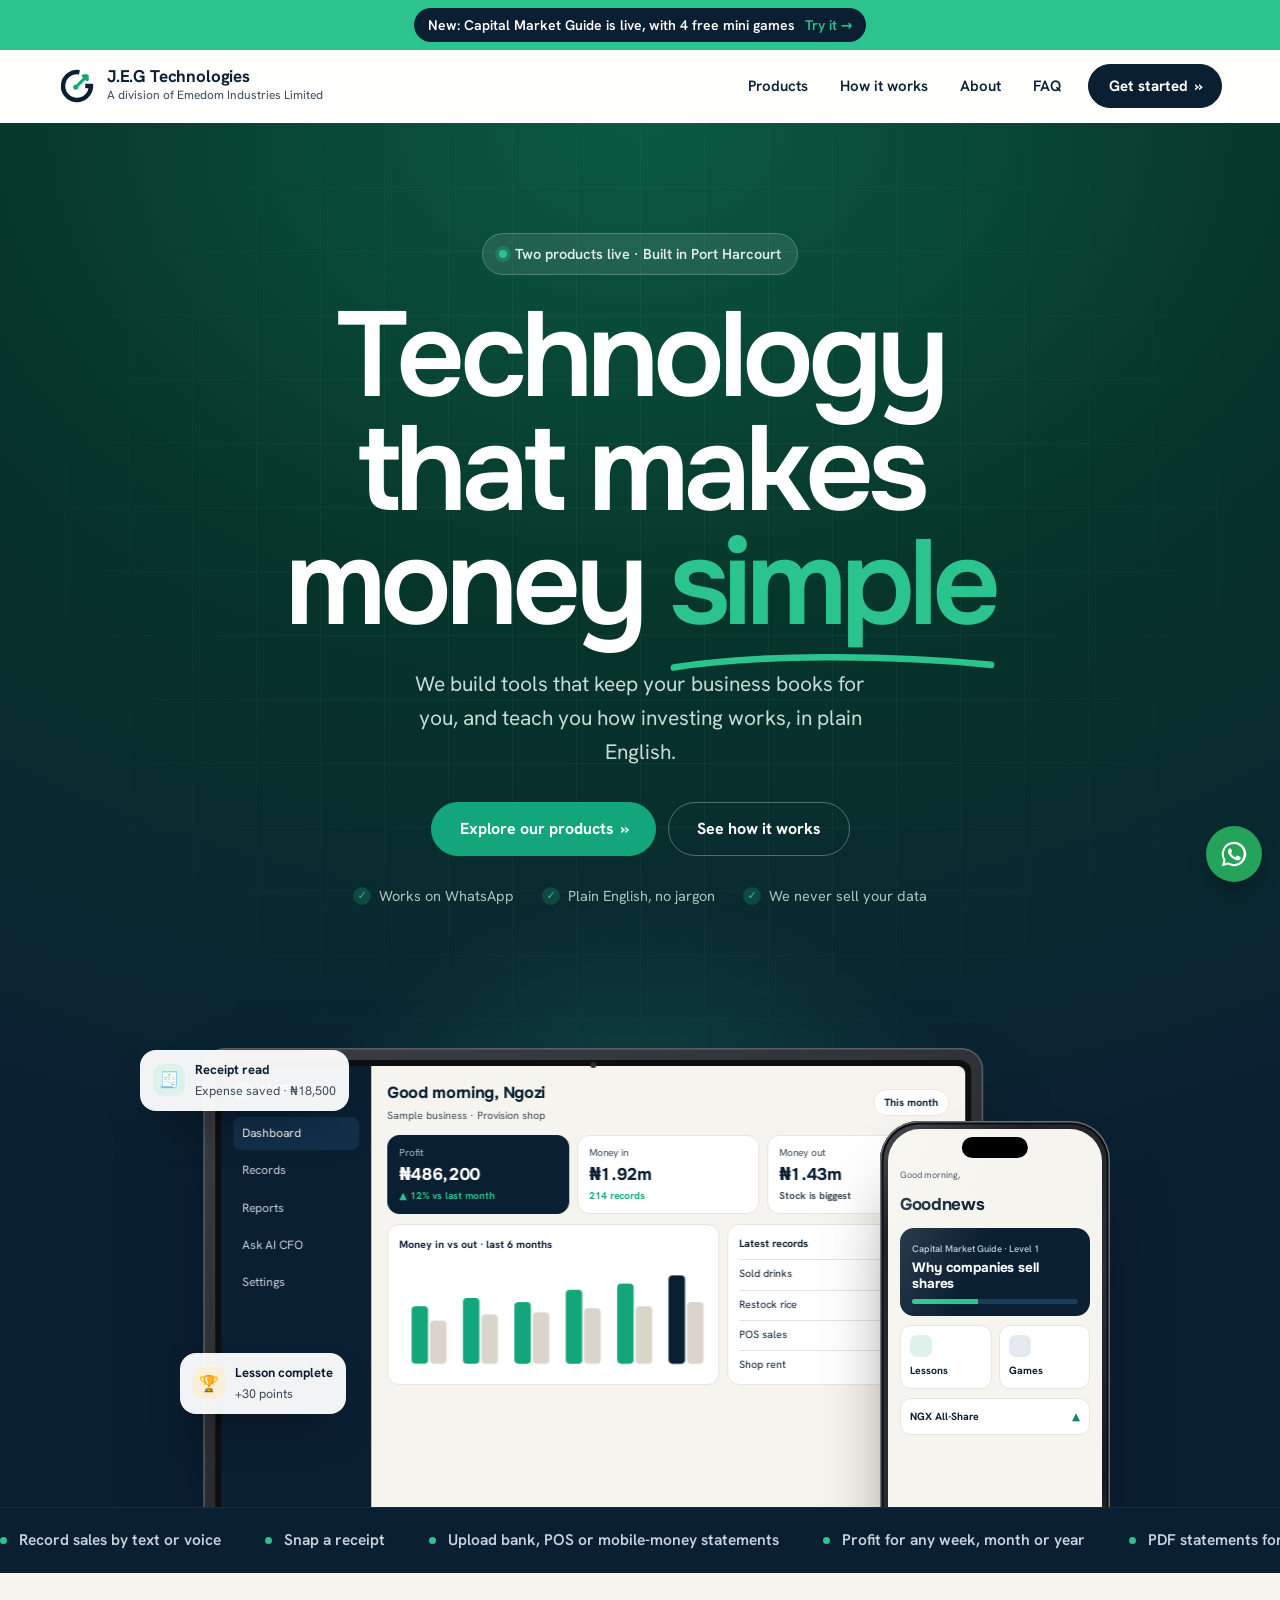
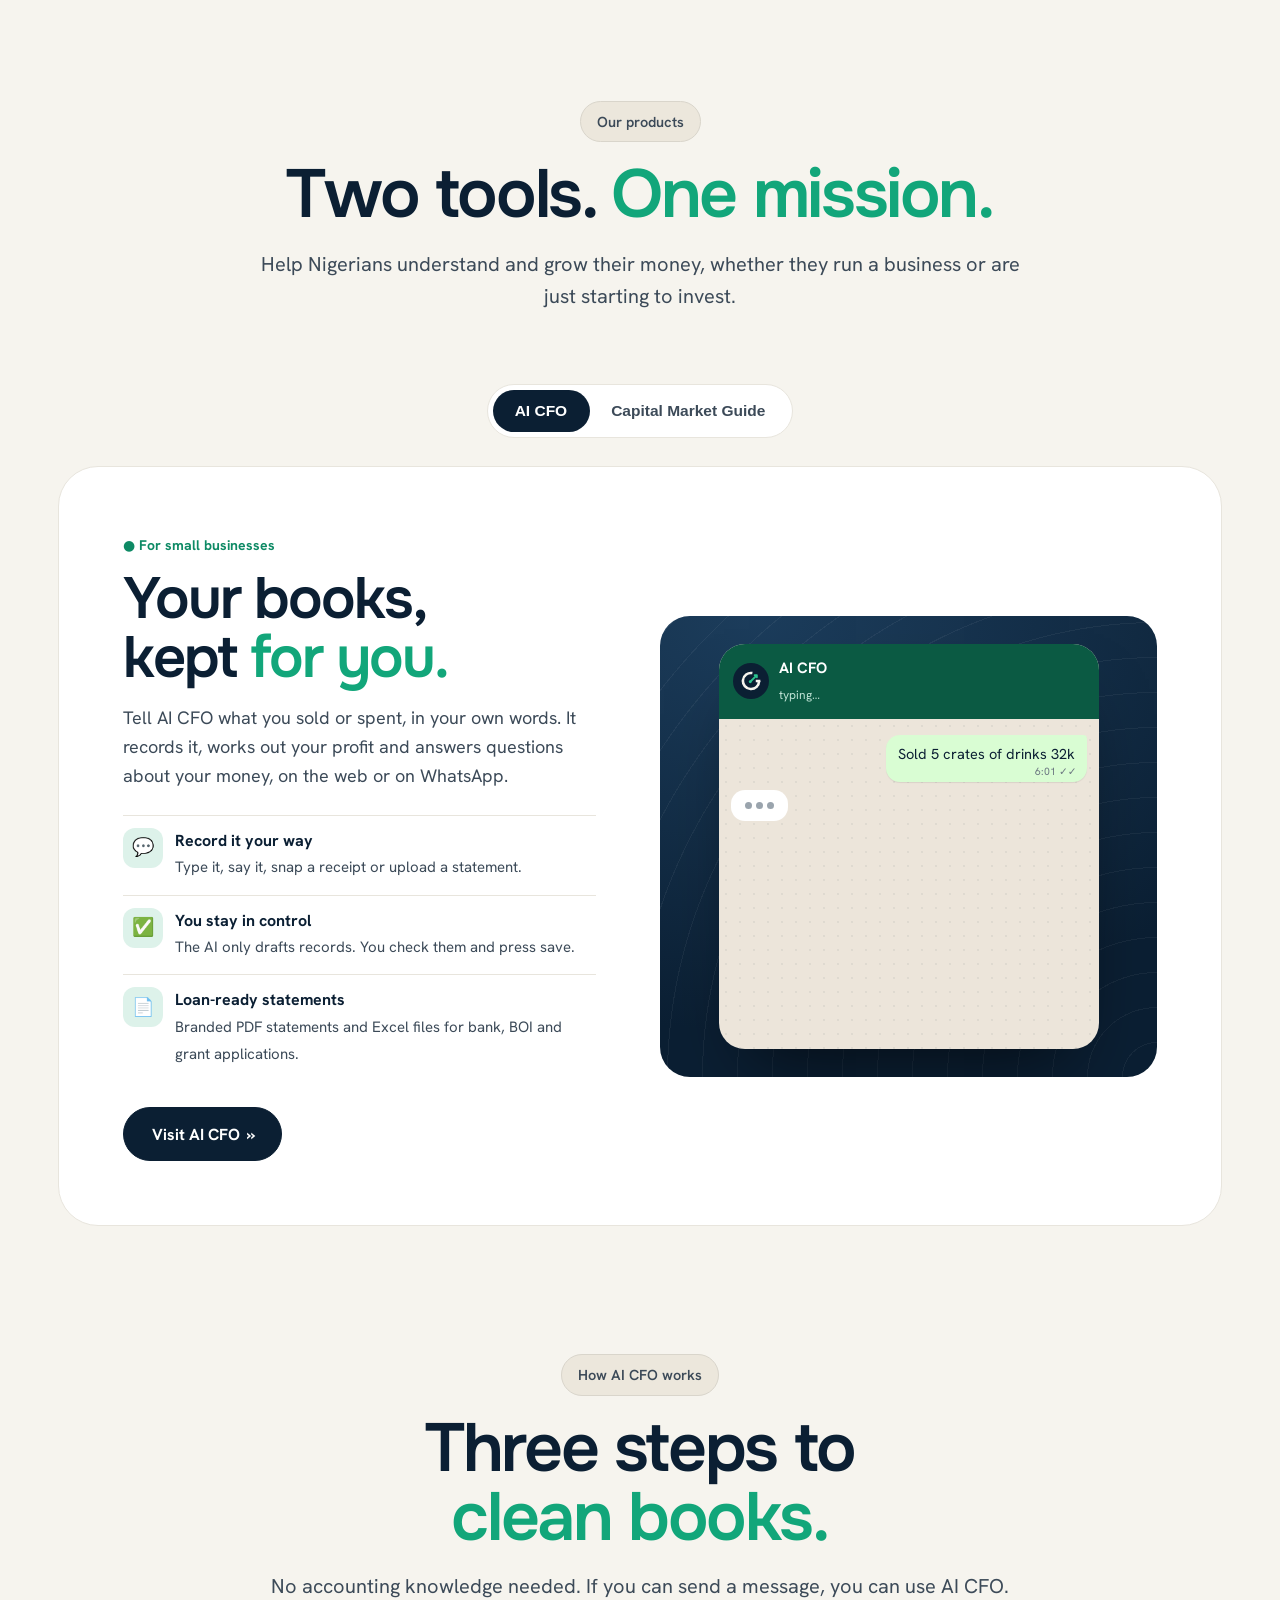
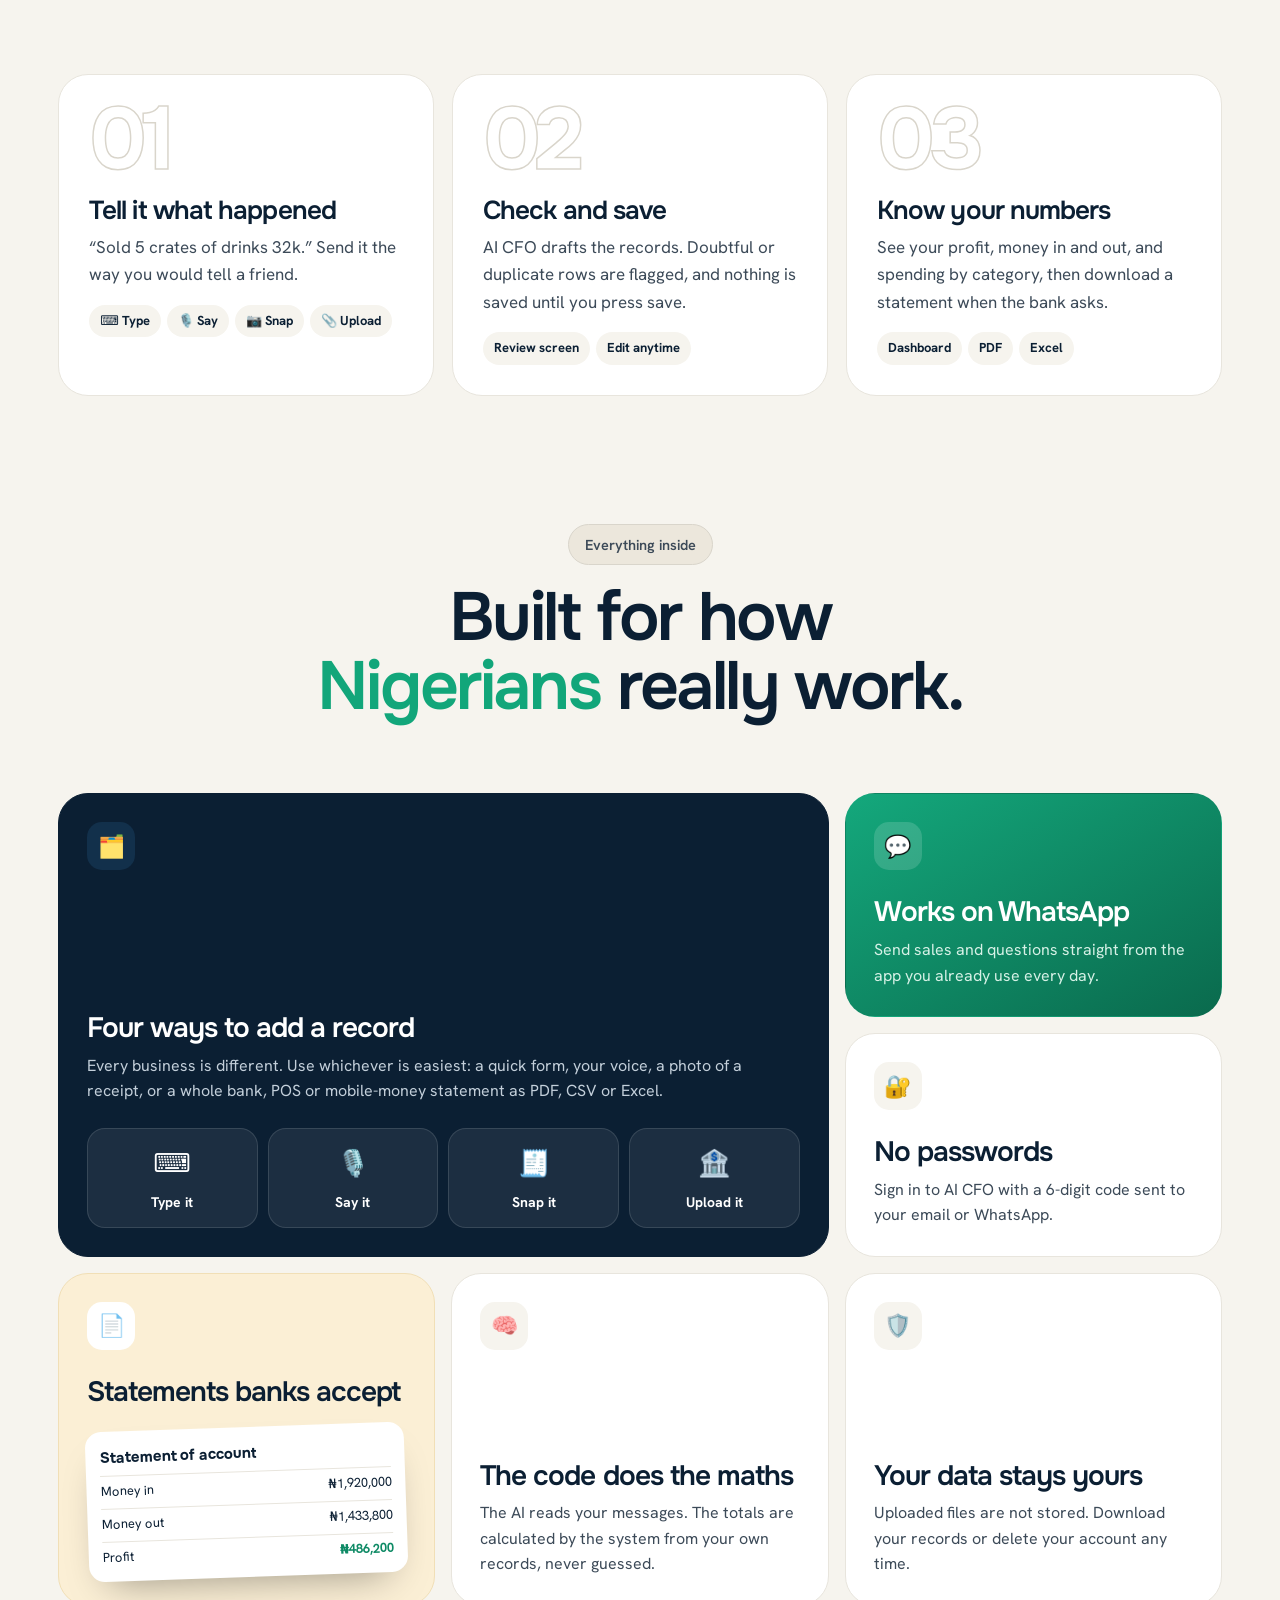
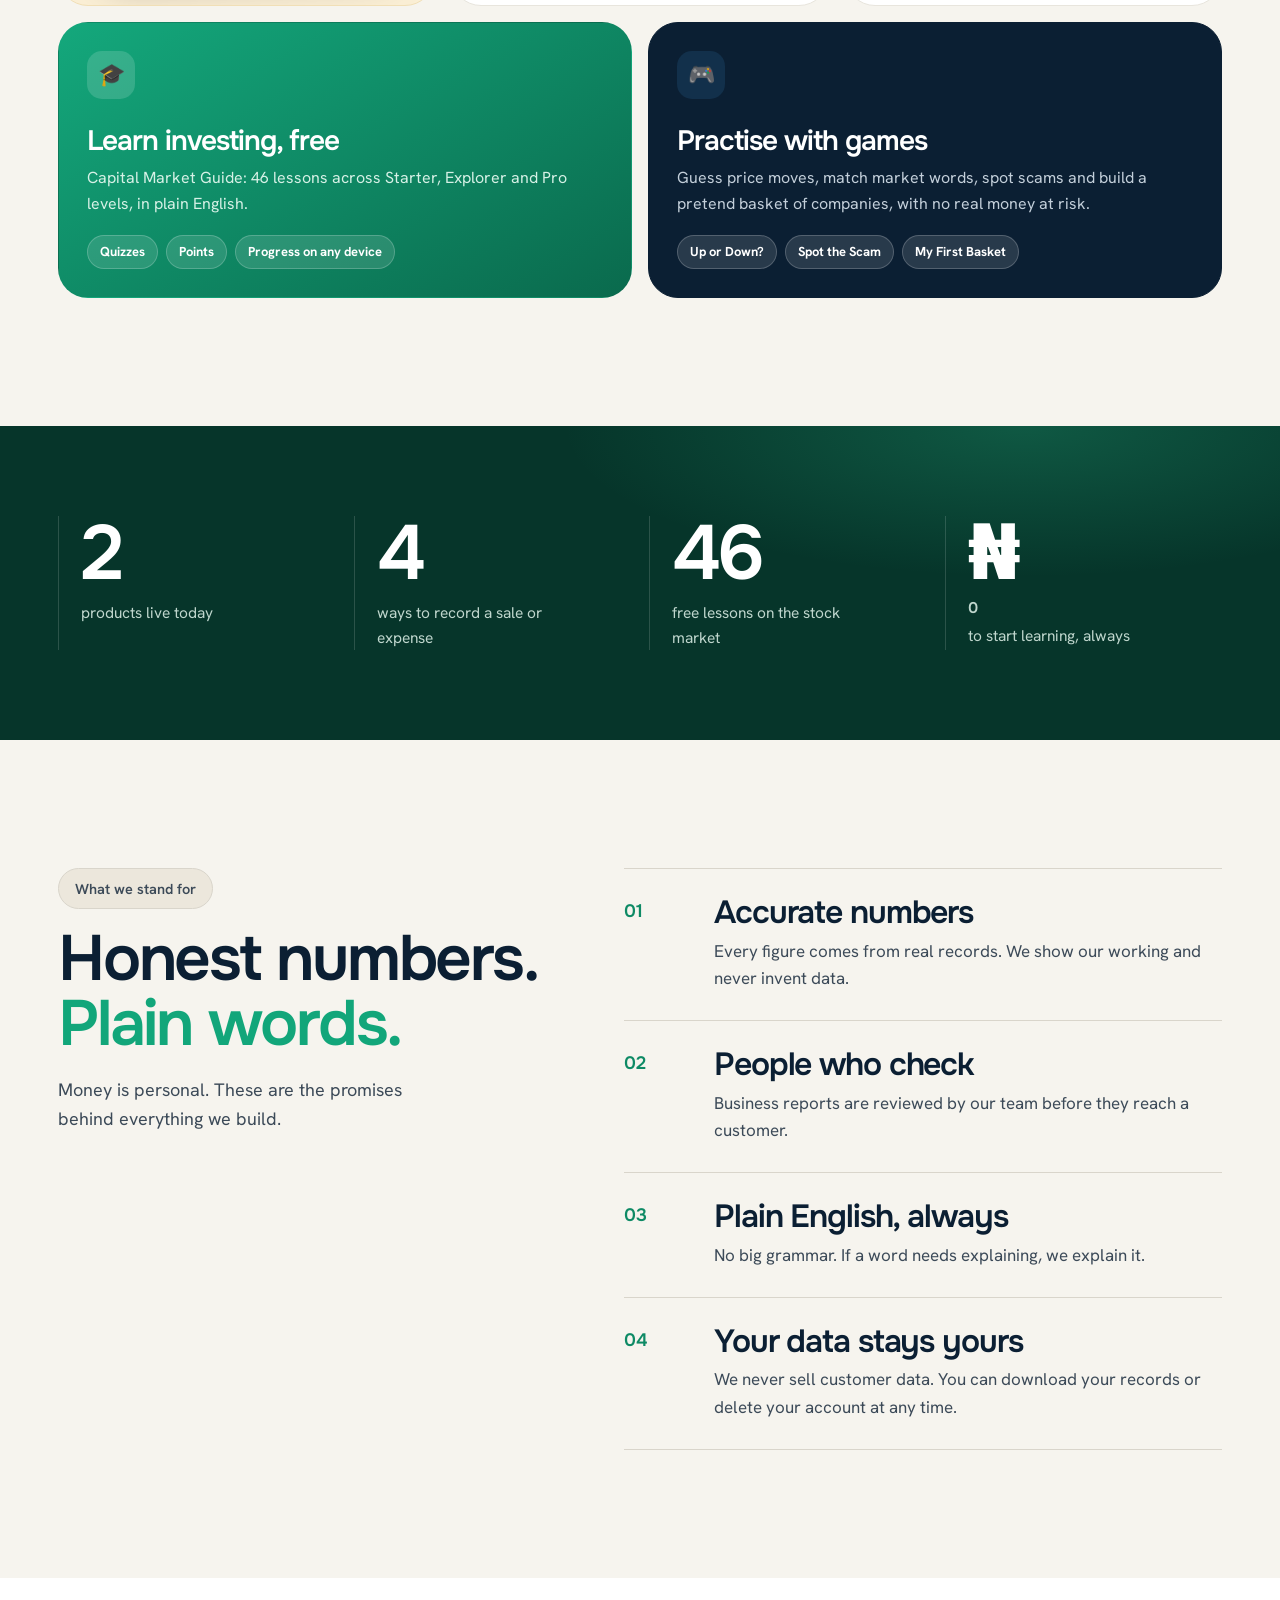
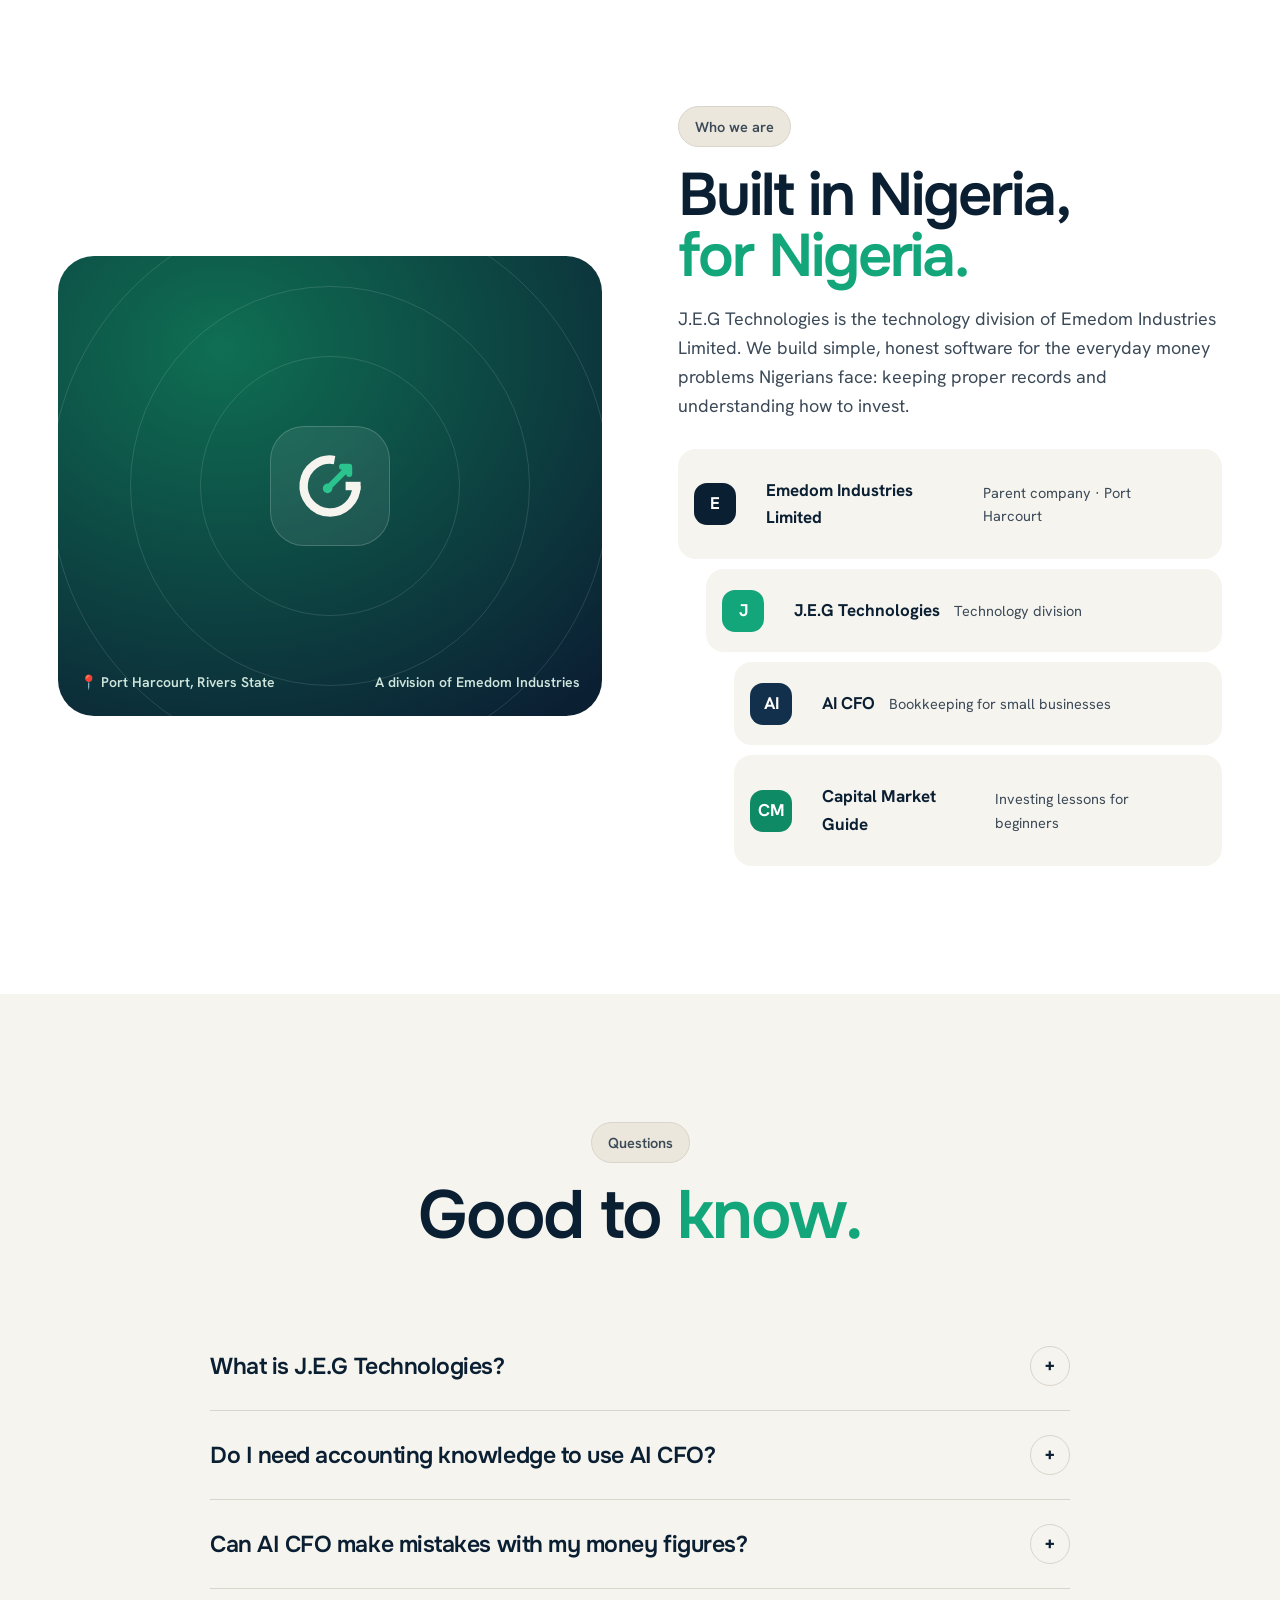
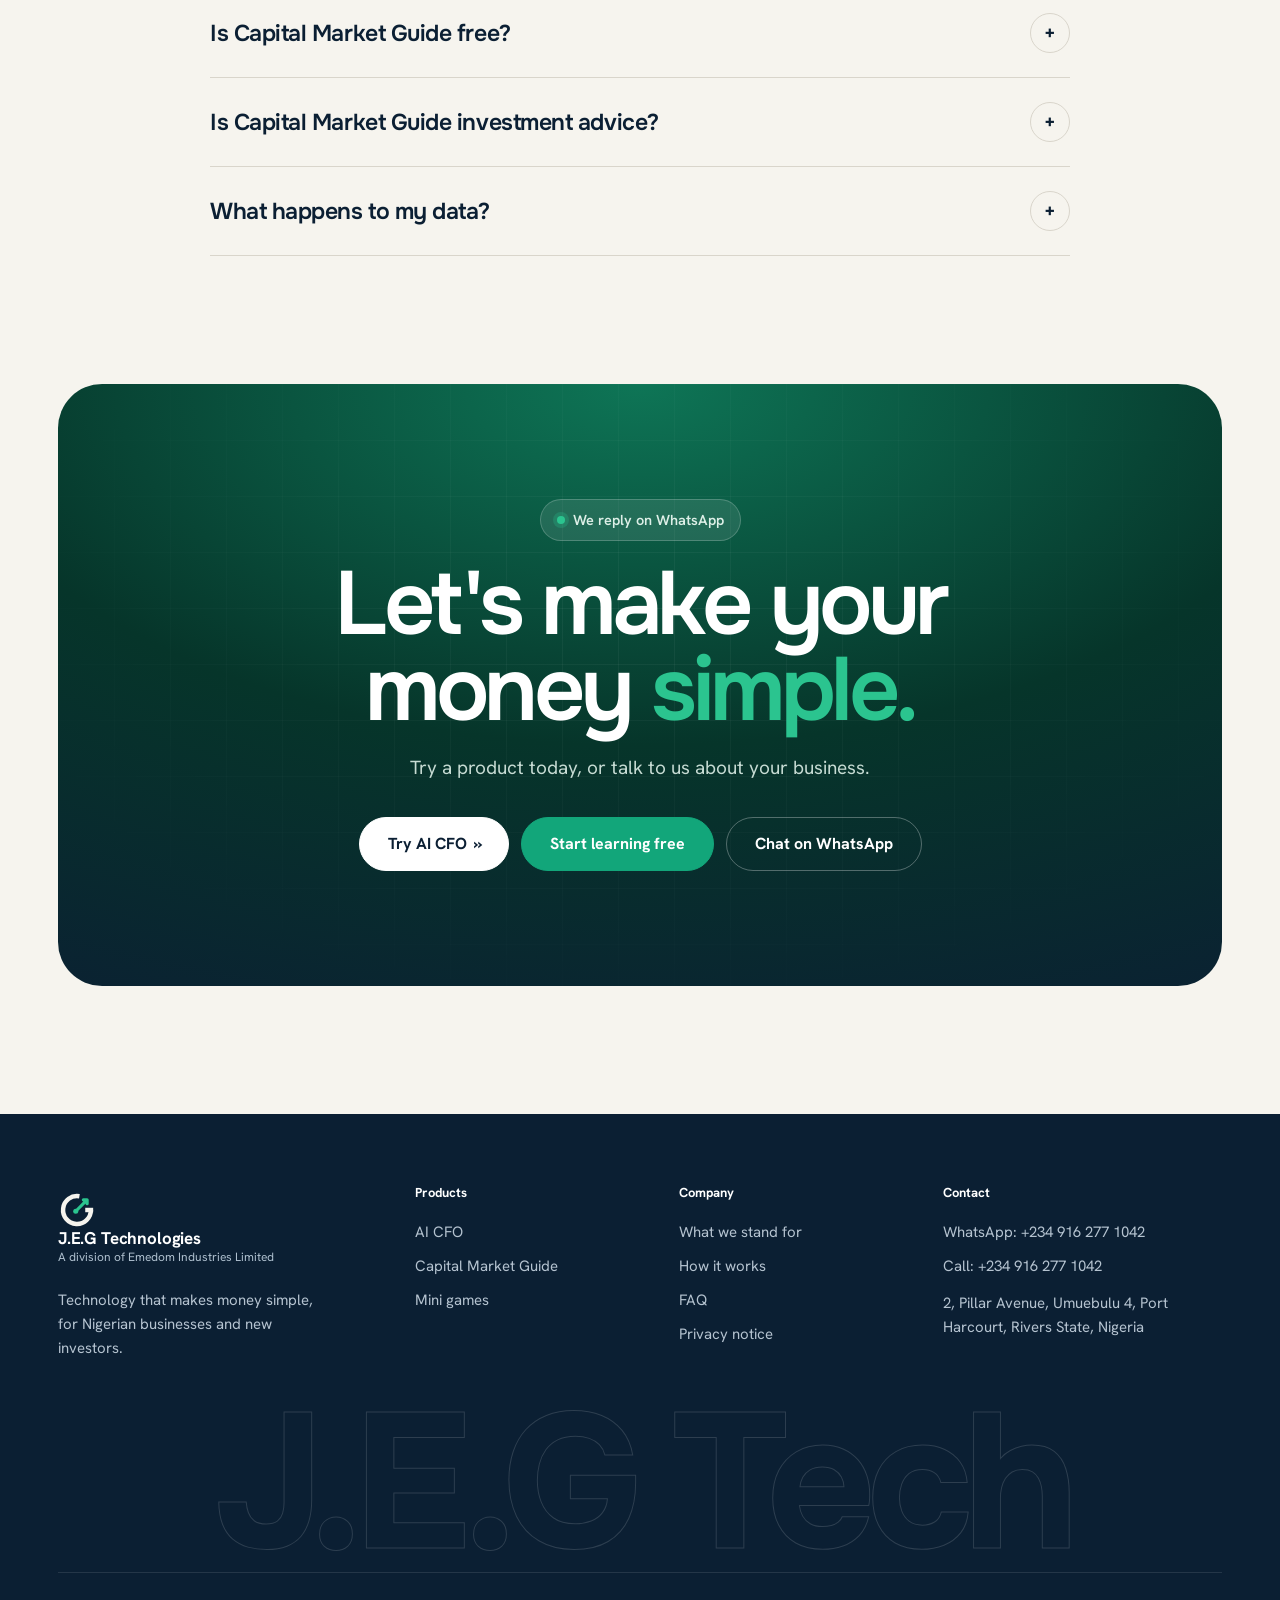
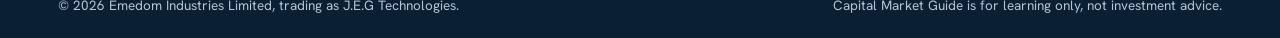
==== commit 6c72e8e6: "Fix strip spacing Co-Authored-By: Claude Opus 5.5 <noreply@anthropic.com> Claude-Session: https://cl" ====
--- a/index.html
+++ b/index.html
@@ -45,7 +45,8 @@
 /* strip + nav */
 .strip{background:var(--mint);font-size:14px;font-weight:600;color:var(--navy)}
 .strip .wrap{display:flex;justify-content:center;padding-block:8px}
-.strip a{background:var(--navy);color:#fff;border-radius:999px;padding:6px 14px;text-decoration:none;display:inline-flex;gap:8px}
+.strip a{background:var(--navy);color:#fff;border-radius:999px;padding:6px 14px;text-decoration:none;display:inline-block;text-align:center}
+.strip a em{margin-left:6px}
 .strip a em{font-style:normal;color:var(--mint)}
 .nav{position:sticky;top:0;z-index:50;background:rgba(255,255,255,.86);backdrop-filter:saturate(1.4) blur(14px);-webkit-backdrop-filter:saturate(1.4) blur(14px);border-bottom:1px solid transparent;transition:border-color .2s,box-shadow .2s}
 .nav.scrolled{border-bottom-color:var(--rule-soft);box-shadow:0 10px 30px -24px rgba(11,31,51,.35)}
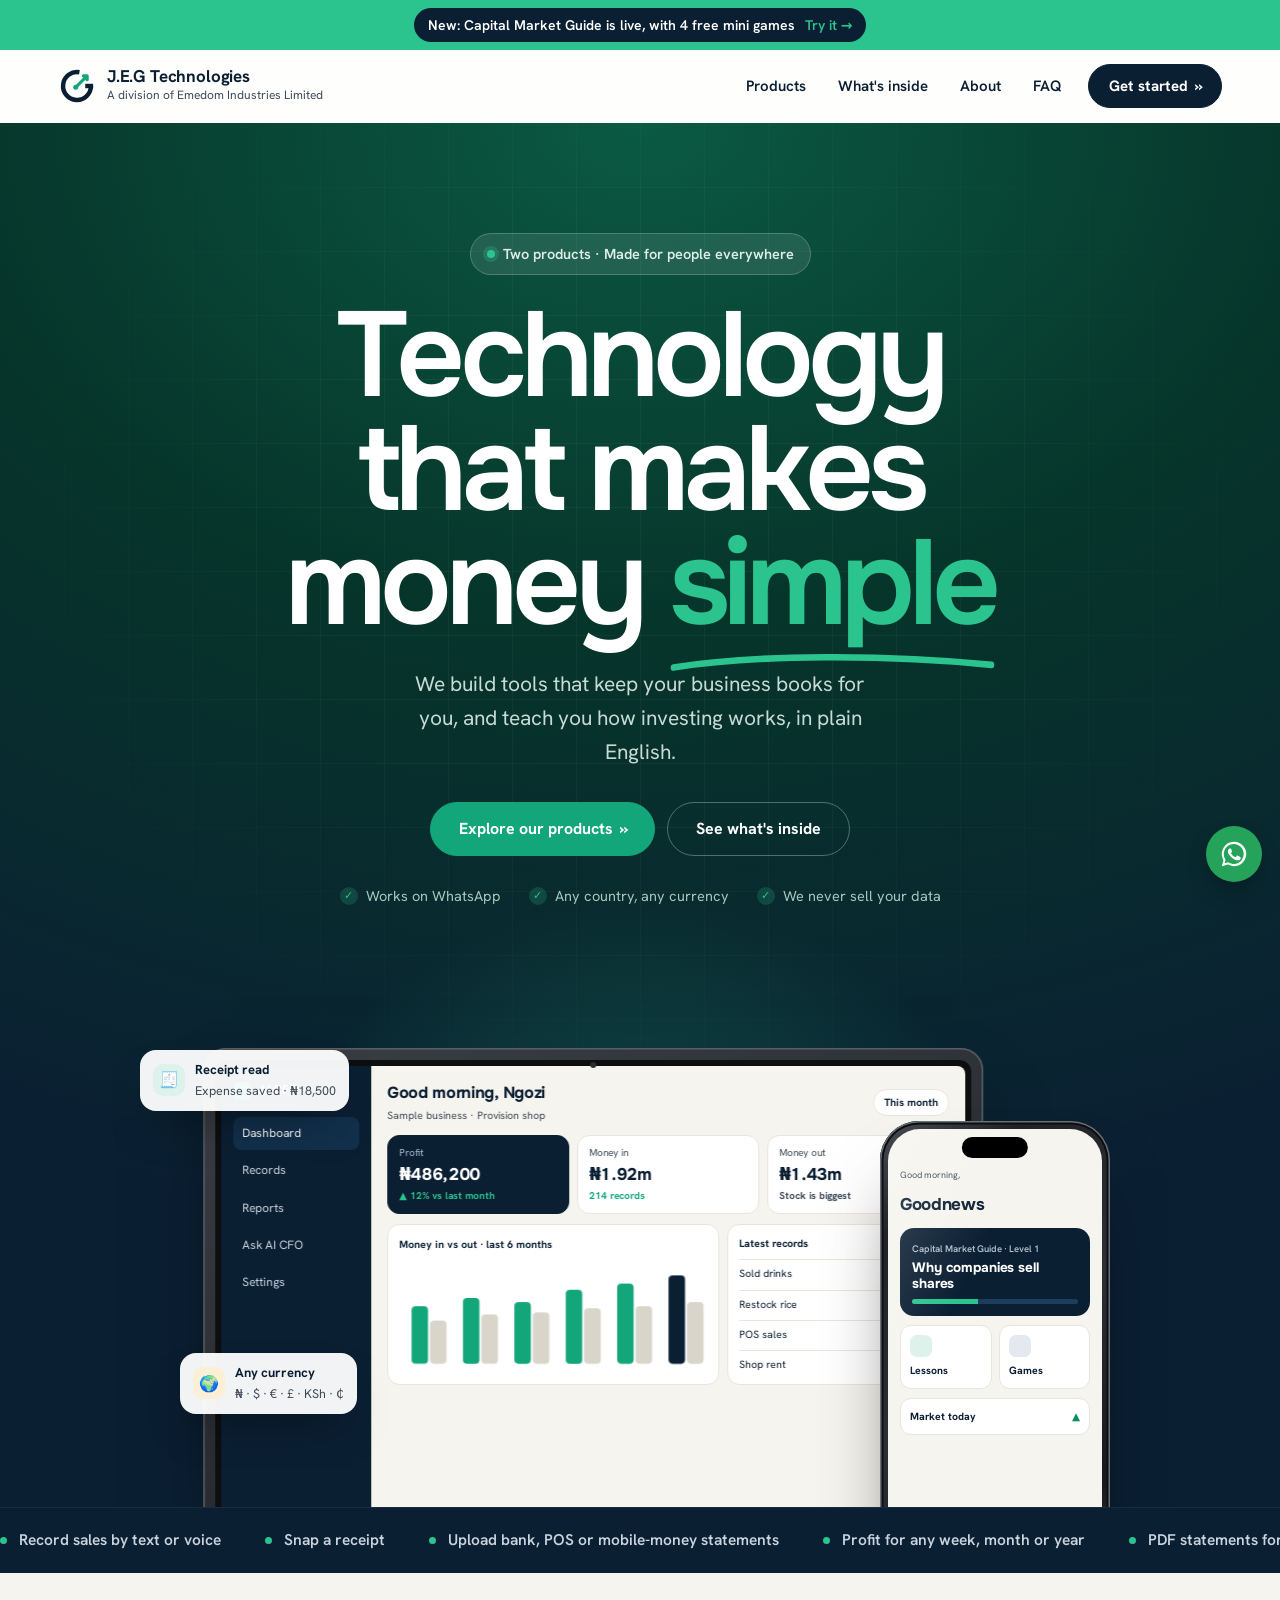
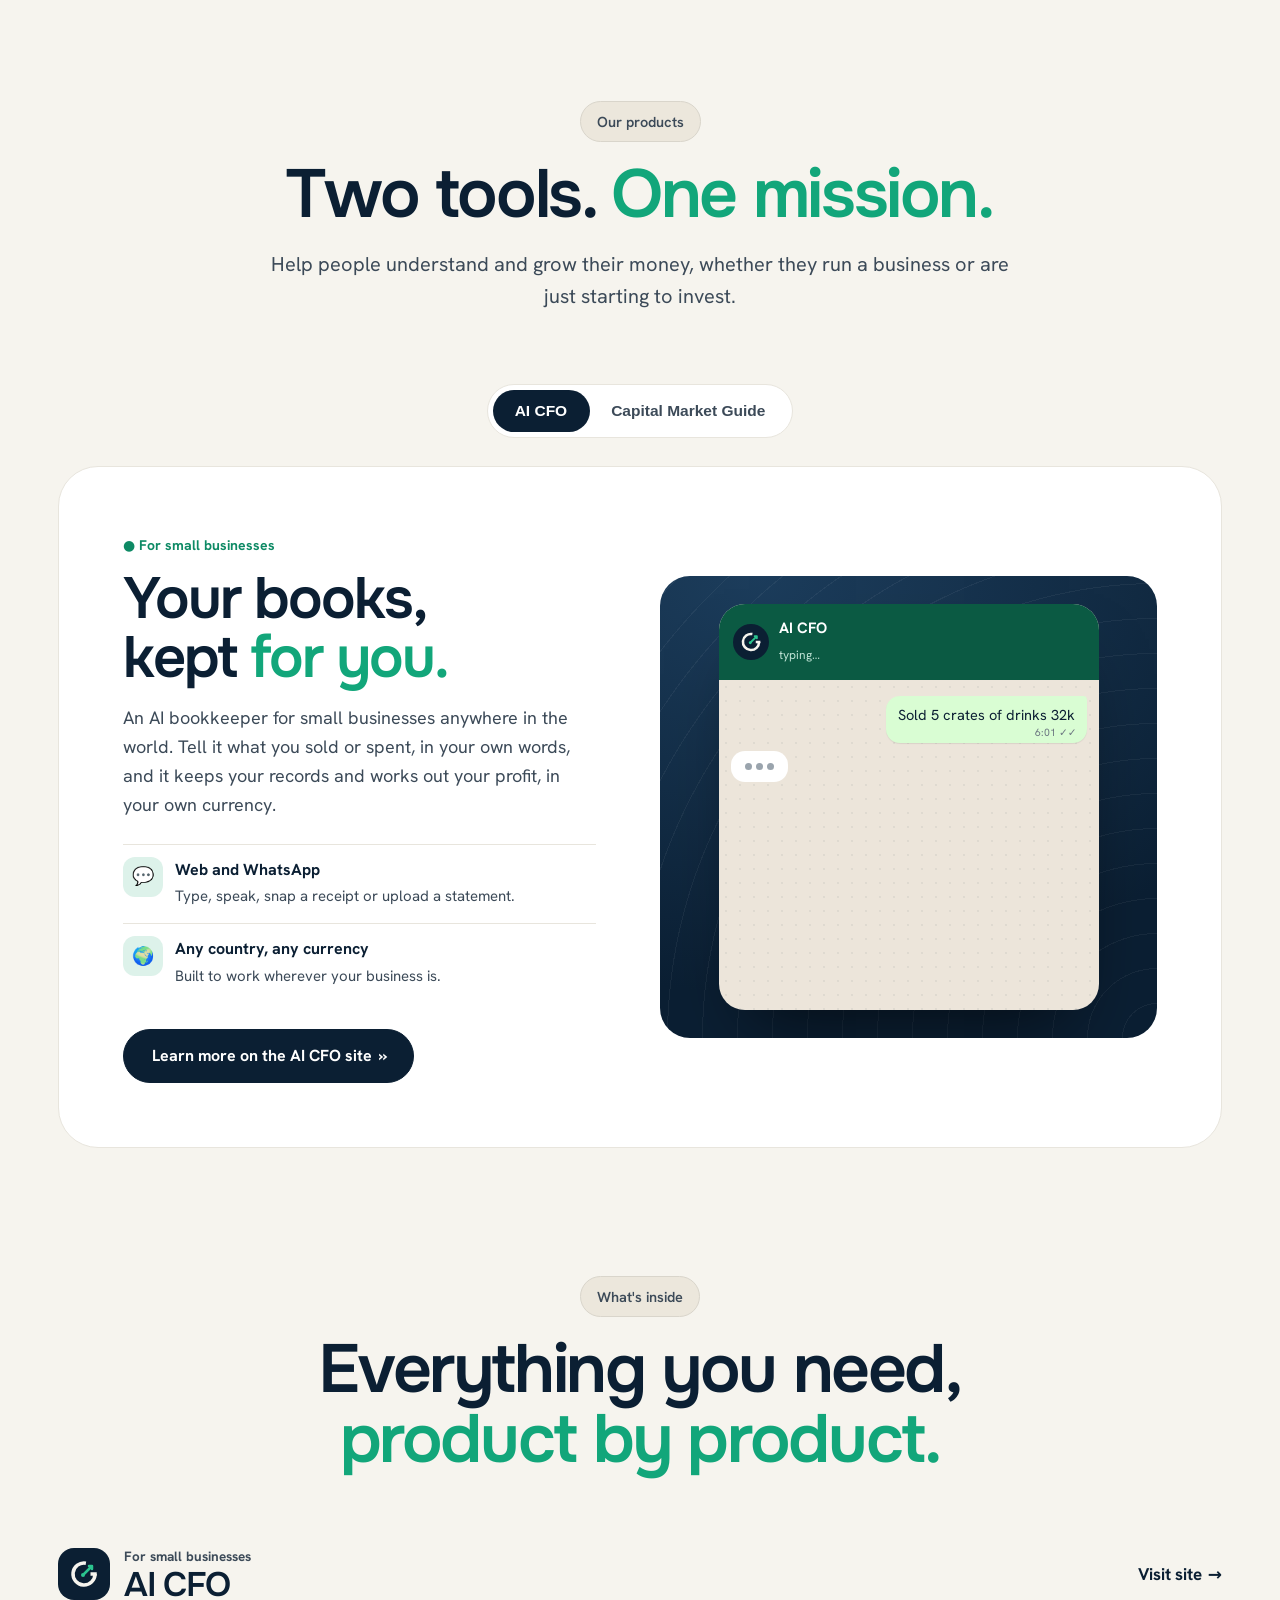
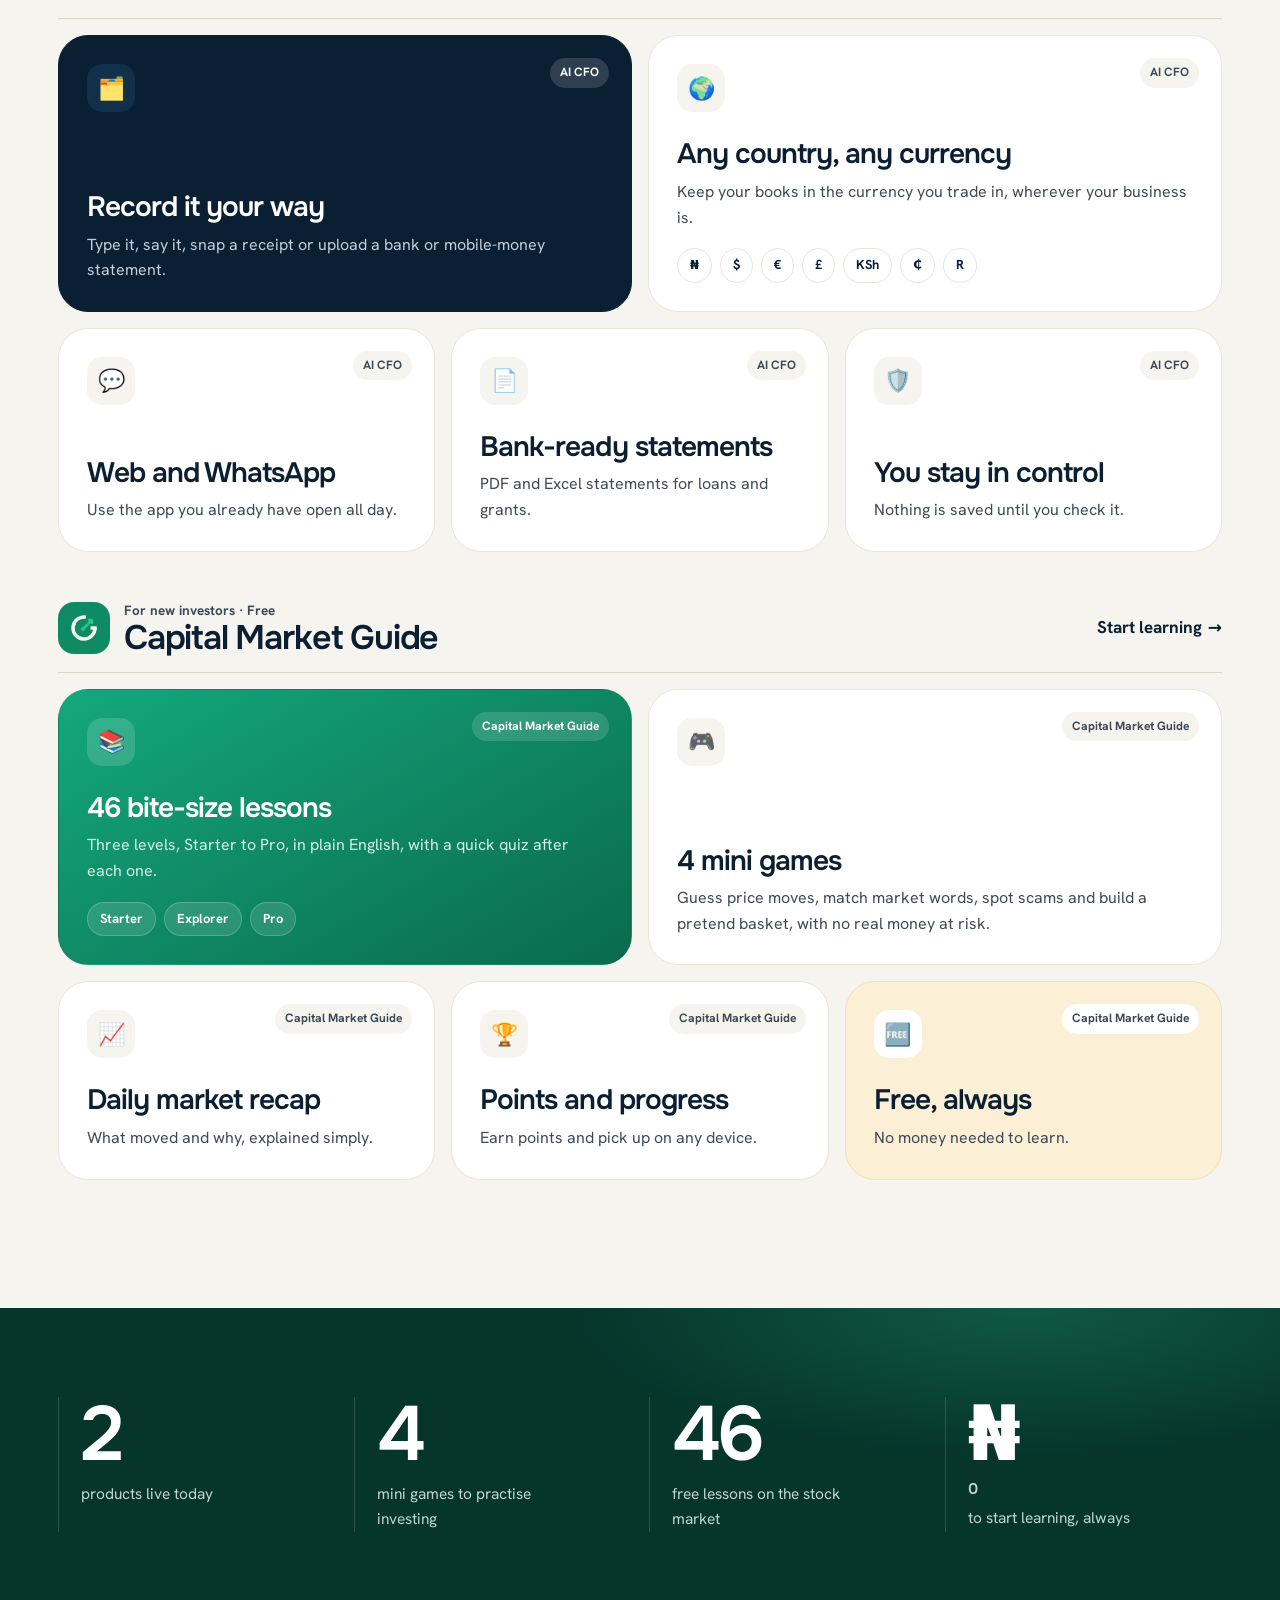
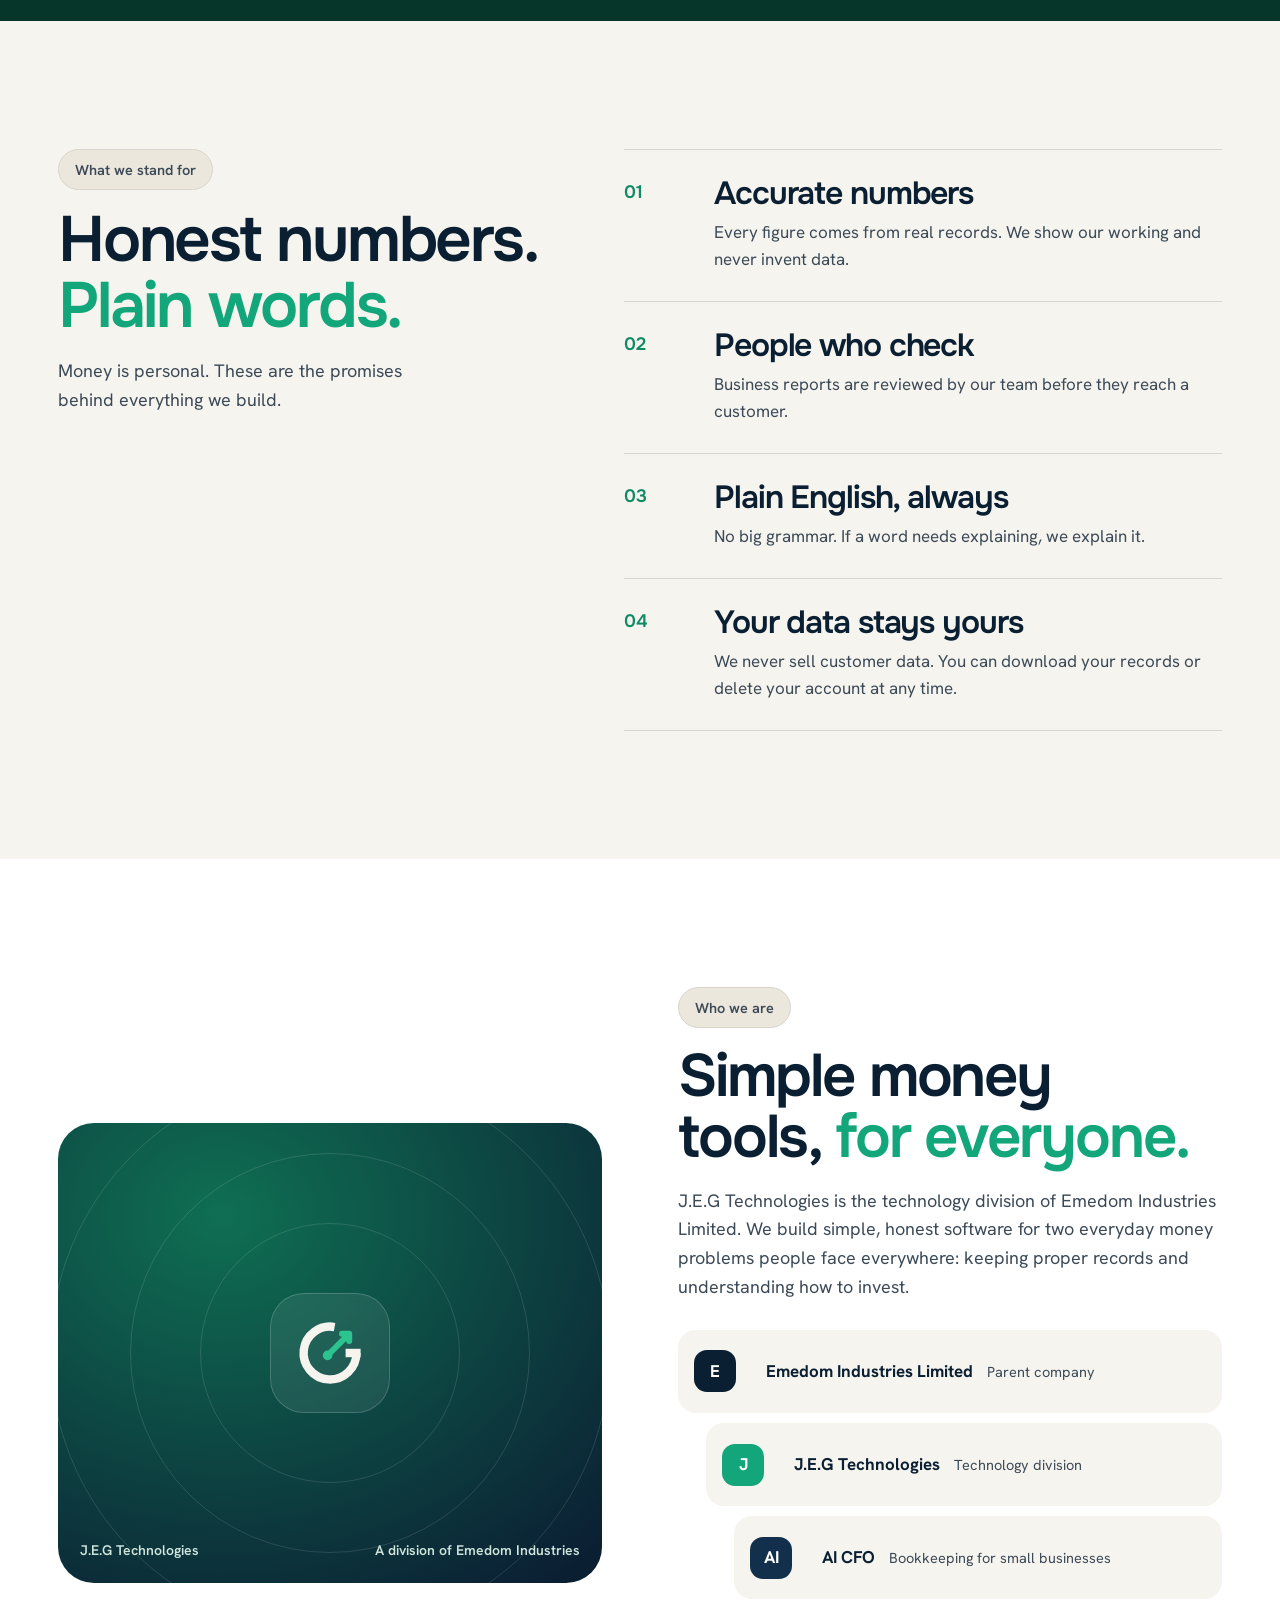
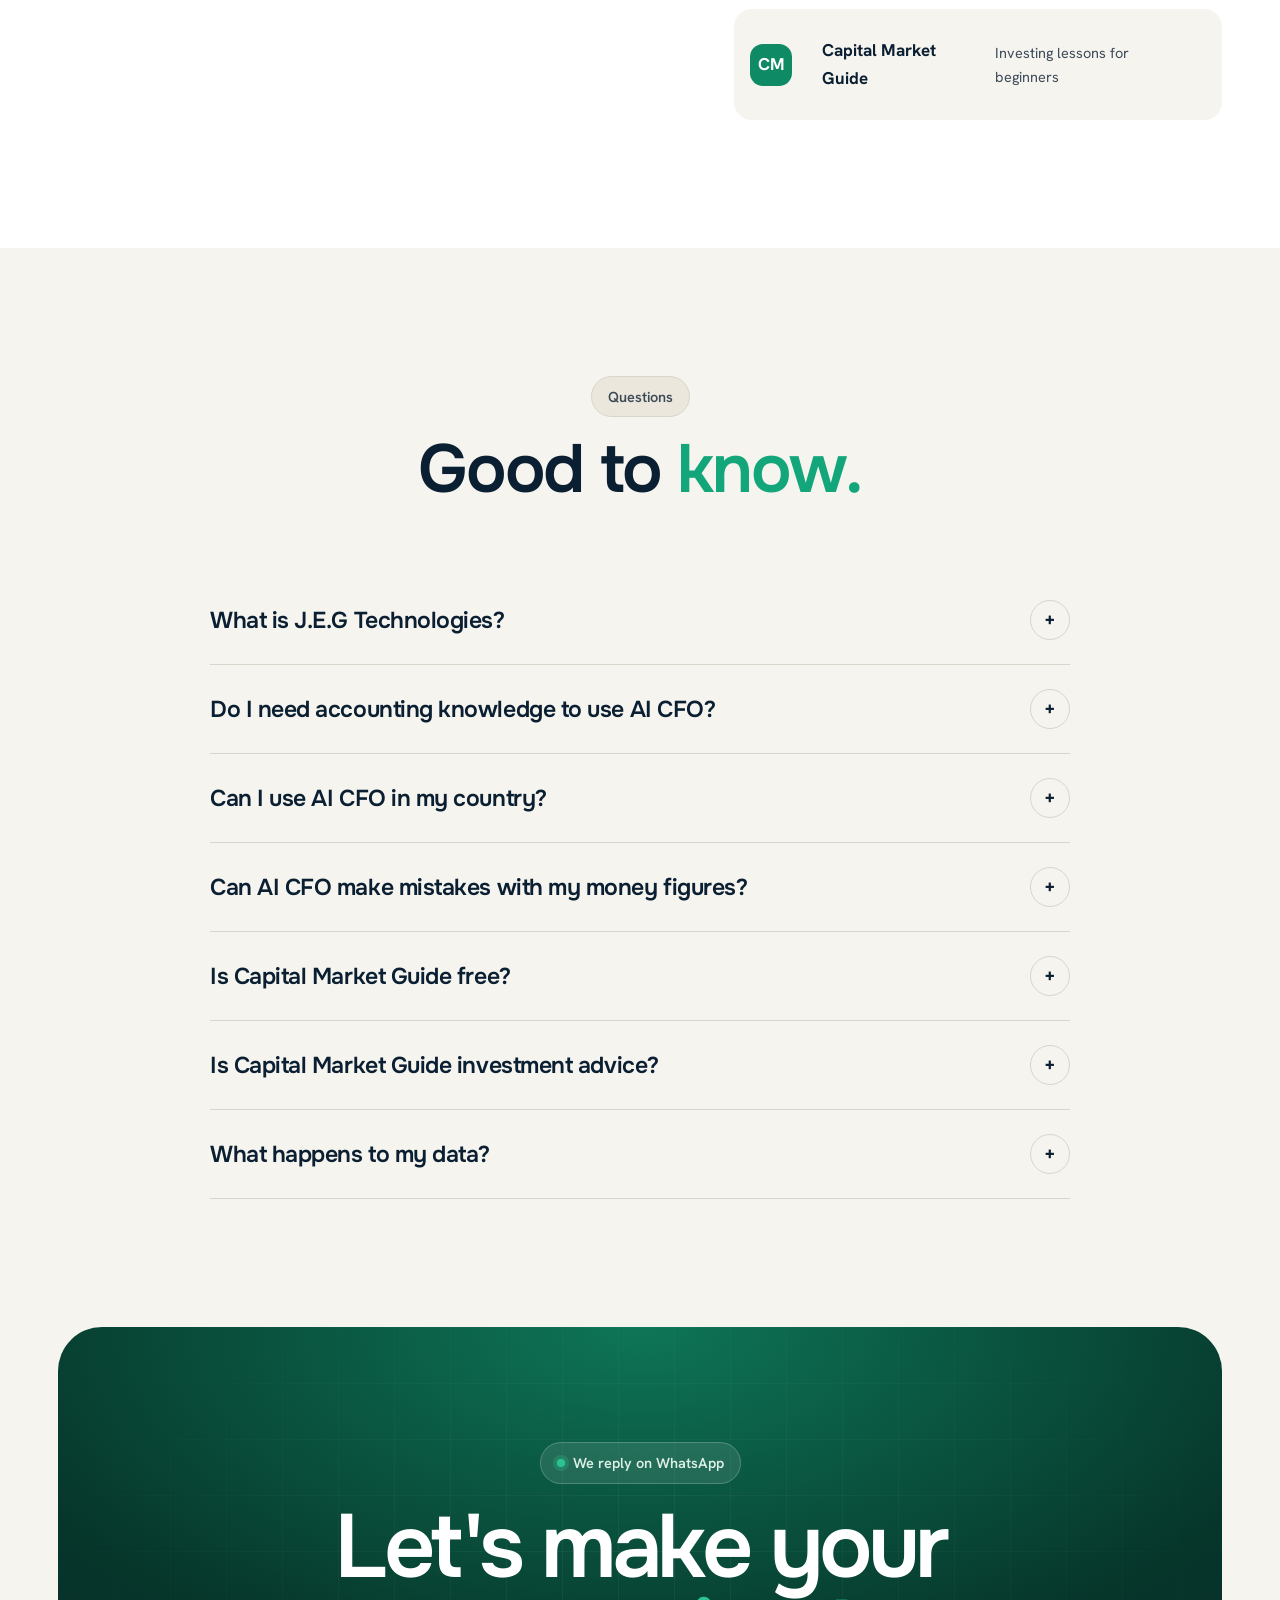
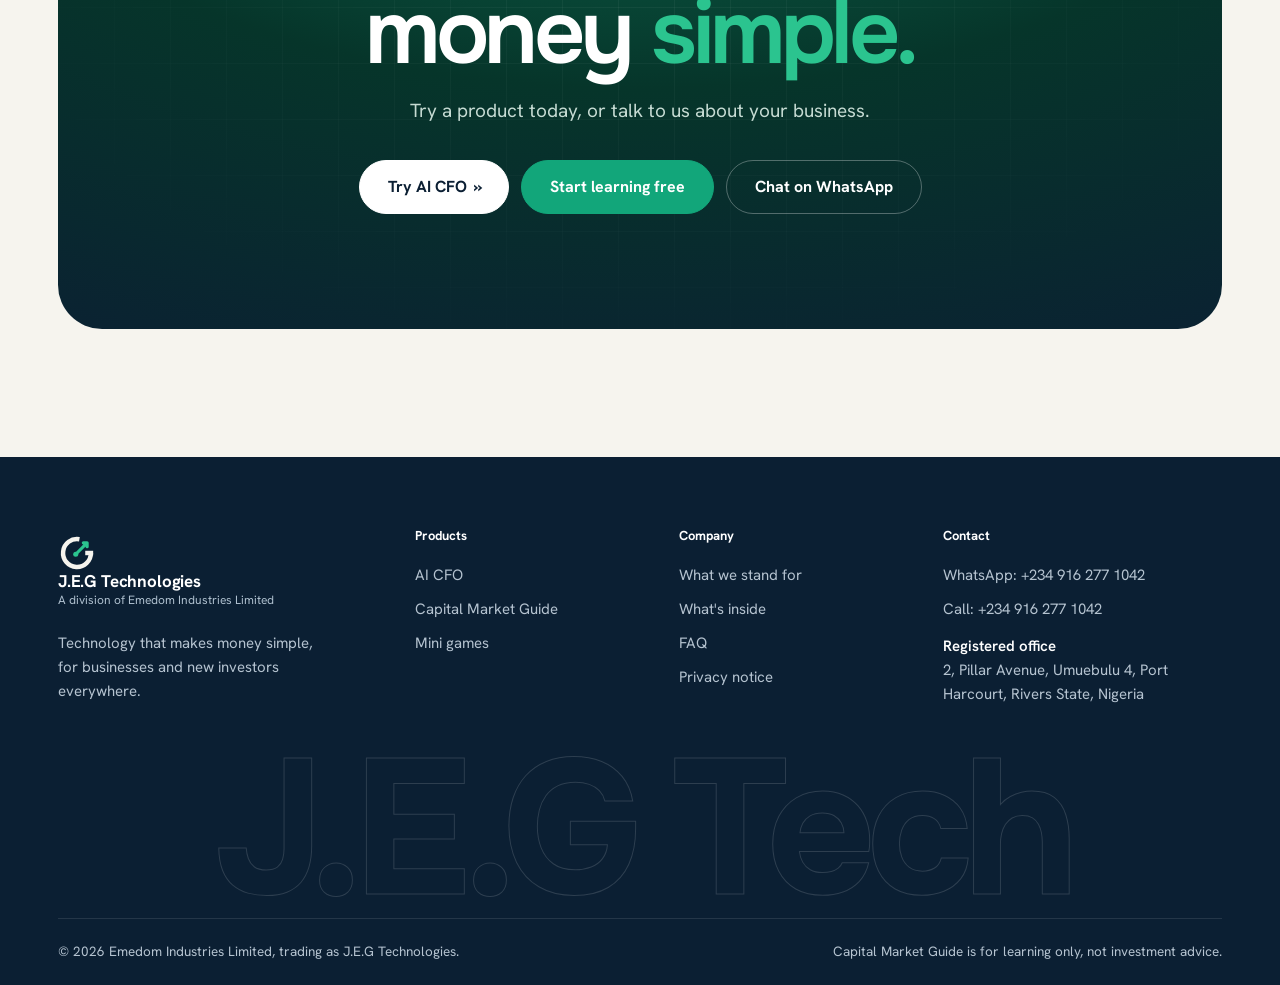
==== commit 191d2b32: "Make home page global; group features by product - Remove Nigeria and Port Harcourt framing from her" ====
--- a/index.html
+++ b/index.html
@@ -4,7 +4,7 @@
   <meta charset="utf-8">
   <meta name="viewport" content="width=device-width, initial-scale=1, viewport-fit=cover">
   <title>J.E.G Technologies | Technology that makes money simple</title>
-  <meta name="description" content="J.E.G Technologies, a division of Emedom Industries Limited, builds AI CFO for small businesses and Capital Market Guide for new investors in Nigeria.">
+  <meta name="description" content="J.E.G Technologies, a division of Emedom Industries Limited, builds AI CFO for small businesses and Capital Market Guide for new investors, for people everywhere.">
   <meta name="theme-color" content="#06352A">
   <meta property="og:title" content="J.E.G Technologies — technology that makes money simple">
   <meta property="og:description" content="AI CFO keeps your books. Capital Market Guide teaches investing in plain English.">
@@ -242,6 +242,23 @@
 .badges span{background:#fff;border:1px solid var(--rule-soft);border-radius:999px;padding:6px 12px;font-size:13px;font-weight:700}
 .b.dark .badges span,.b.green .badges span{background:rgba(255,255,255,.12);border-color:rgba(255,255,255,.2)}
 
+
+/* product groups */
+.grp{margin-top:clamp(28px,4vw,48px)}
+.grp-h{display:flex;align-items:center;gap:14px;margin-bottom:16px;padding-bottom:16px;border-bottom:1px solid var(--rule)}
+.grp-h small{display:block;font-size:13.5px;font-weight:700;color:var(--slate)}
+.grp-h h3{font-size:clamp(26px,3vw,34px)}
+.grp-h .arrowlink{margin-left:auto}
+.grp-ic{width:52px;height:52px;border-radius:16px;display:grid;place-items:center;flex:none}
+.grp-ic img{width:30px;height:30px}
+.grp-ic.cfo{background:var(--navy)}.grp-ic.cmg{background:var(--emerald-dark)}
+.arrowlink{font-weight:700;text-decoration:none;display:inline-flex;gap:6px;align-items:center;white-space:nowrap}
+.arrowlink:hover{color:var(--emerald-dark)}
+.b .tag{position:absolute;top:22px;right:22px;font-size:12px;font-weight:700;padding:5px 10px;border-radius:999px;background:var(--ivory);color:var(--slate)}
+.b.dark .tag,.b.green .tag{background:rgba(255,255,255,.14);color:#fff}
+.b.sun .tag{background:#fff}
+.bento{grid-auto-rows:minmax(190px,auto)}
+
 /* stats */
 .stats{background:var(--deep);color:#fff;position:relative;overflow:hidden}
 .stats::before{content:"";position:absolute;inset:0;background:radial-gradient(60% 80% at 80% 0%,rgba(43,196,143,.25),transparent 60%)}
@@ -353,13 +370,13 @@
   <header class="nav" id="nav">
     <div class="wrap">
       <a class="lockup" href="/"><img src="img/mark.svg" alt="" width="38" height="38"><span><b>J.E.G Technologies</b><small>A division of Emedom Industries Limited</small></span></a>
-      <nav class="links" aria-label="Main"><a href="#products">Products</a><a href="#how">How it works</a><a href="#about">About</a><a href="#faq">FAQ</a><a class="btn" href="#products">Get started <span class="chev">»</span></a></nav>
+      <nav class="links" aria-label="Main"><a href="#products">Products</a><a href="#inside">What's inside</a><a href="#about">About</a><a href="#faq">FAQ</a><a class="btn" href="#products">Get started <span class="chev">»</span></a></nav>
       <button class="burger" id="burger" aria-label="Open menu" aria-expanded="false"><span></span></button>
     </div>
   </header>
   <div class="sheet" id="sheet" aria-hidden="true">
     <div class="sheet-top"><a class="lockup" href="/"><img src="img/mark-reverse.svg" alt="" width="38" height="38"><span><b>J.E.G Technologies</b></span></a><button class="sheet-close" id="sheetClose" aria-label="Close menu">×</button></div>
-    <nav><a href="#products">Products</a><a href="#how">How it works</a><a href="#about">About</a><a href="#faq">FAQ</a><a href="#contact">Contact</a></nav>
+    <nav><a href="#products">Products</a><a href="#inside">What's inside</a><a href="#about">About</a><a href="#faq">FAQ</a><a href="#contact">Contact</a></nav>
     <a class="btn btn-em" href="https://wa.me/2349162771042">Chat on WhatsApp</a>
   </div>
 
@@ -368,15 +385,15 @@
     <section class="hero">
       <div class="glow"></div>
       <div class="wrap">
-        <span class="pill glass"><span class="dot"></span>Two products live · Built in Port Harcourt</span>
+        <span class="pill glass"><span class="dot"></span>Two products · Made for people everywhere</span>
         <h1>Technology that makes money <em>simple<svg viewBox="0 0 300 20" preserveAspectRatio="none" aria-hidden="true"><path d="M4 14 C 80 4, 200 4, 296 12" fill="none" stroke="#2BC48F" stroke-width="5" stroke-linecap="round" pathLength="1"/></svg></em></h1>
         <p class="lead">We build tools that keep your business books for you, and teach you how investing works, in plain English.</p>
-        <div class="ctas"><a class="btn btn-em" href="#products">Explore our products <span class="chev">»</span></a><a class="btn btn-ghost" href="#how">See how it works</a></div>
-        <div class="hero-meta"><span><i>✓</i>Works on WhatsApp</span><span><i>✓</i>Plain English, no jargon</span><span><i>✓</i>We never sell your data</span></div>
+        <div class="ctas"><a class="btn btn-em" href="#products">Explore our products <span class="chev">»</span></a><a class="btn btn-ghost" href="#inside">See what's inside</a></div>
+        <div class="hero-meta"><span><i>✓</i>Works on WhatsApp</span><span><i>✓</i>Any country, any currency</span><span><i>✓</i>We never sell your data</span></div>
 
         <div class="devices" aria-hidden="true">
           <div class="float f1"><span class="ic" style="background:var(--gain-soft)">🧾</span><div><b>Receipt read</b><span>Expense saved · ₦18,500</span></div></div>
-          <div class="float f2"><span class="ic" style="background:var(--sun-soft)">🏆</span><div><b>Lesson complete</b><span>+30 points</span></div></div>
+          <div class="float f2"><span class="ic" style="background:var(--sun-soft)">🌍</span><div><b>Any currency</b><span>₦ · $ · € · £ · KSh · ₵</span></div></div>
           <div class="laptop">
             <div class="lid"><div class="lid-in"><span class="cam"></span>
               <div class="app">
@@ -404,33 +421,32 @@
             <div class="ps"><small>Good morning,</small><h6>Goodnews</h6>
               <div class="card"><small>Capital Market Guide · Level 1</small><b>Why companies sell shares</b><div class="bar"><i></i></div></div>
               <div class="row"><div class="t"><i style="background:var(--gain-soft)"></i>Lessons</div><div class="t"><i style="background:#E3E9EF"></i>Games</div></div>
-              <div class="t" style="display:flex;justify-content:space-between"><span>NGX All-Share</span><span style="color:var(--emerald-dark)">▲</span></div>
+              <div class="t" style="display:flex;justify-content:space-between"><span>Market today</span><span style="color:var(--emerald-dark)">▲</span></div>
             </div></div></div>
         </div>
       </div>
     </section>
 
     <div class="marq" aria-hidden="true"><div class="marq-in" id="marq">
-      <span>Record sales by text or voice</span><span>Snap a receipt</span><span>Upload bank, POS or mobile-money statements</span><span>Profit for any week, month or year</span><span>PDF statements for loans and grants</span><span>46 plain-English lessons</span><span>4 mini games</span><span>Daily NGX recap</span><span>Built for Nigeria</span>
+      <span>Record sales by text or voice</span><span>Snap a receipt</span><span>Upload bank, POS or mobile-money statements</span><span>Profit for any week, month or year</span><span>PDF statements for loans and grants</span><span>46 plain-English lessons</span><span>4 mini games</span><span>Daily market recap</span><span>Any country, any currency</span>
     </div></div>
 
     <!-- PRODUCTS -->
     <section class="sec" id="products">
       <div class="wrap">
-        <div class="sec-h reveal"><span class="pill soft">Our products</span><h2>Two tools. <em>One mission.</em></h2><p>Help Nigerians understand and grow their money, whether they run a business or are just starting to invest.</p></div>
+        <div class="sec-h reveal"><span class="pill soft">Our products</span><h2>Two tools. <em>One mission.</em></h2><p>Help people understand and grow their money, whether they run a business or are just starting to invest.</p></div>
         <div class="tabs reveal"><div class="tabs-in" role="tablist"><span class="tab-ind" id="ind"></span><button class="tab on" role="tab" data-t="cfo" aria-selected="true">AI CFO</button><button class="tab" role="tab" data-t="cmg" aria-selected="false">Capital Market Guide</button></div></div>
 
         <div class="panel on reveal" id="p-cfo" role="tabpanel">
           <div>
             <span class="who">● For small businesses</span>
             <h3>Your books, kept <em>for you.</em></h3>
-            <p class="big">Tell AI CFO what you sold or spent, in your own words. It records it, works out your profit and answers questions about your money, on the web or on WhatsApp.</p>
+            <p class="big">An AI bookkeeper for small businesses anywhere in the world. Tell it what you sold or spent, in your own words, and it keeps your records and works out your profit, in your own currency.</p>
             <ul class="feat">
-              <li><i>💬</i><div><b>Record it your way</b><span>Type it, say it, snap a receipt or upload a statement.</span></div></li>
-              <li><i>✅</i><div><b>You stay in control</b><span>The AI only drafts records. You check them and press save.</span></div></li>
-              <li><i>📄</i><div><b>Loan-ready statements</b><span>Branded PDF statements and Excel files for bank, BOI and grant applications.</span></div></li>
+              <li><i>💬</i><div><b>Web and WhatsApp</b><span>Type, speak, snap a receipt or upload a statement.</span></div></li>
+              <li><i>🌍</i><div><b>Any country, any currency</b><span>Built to work wherever your business is.</span></div></li>
             </ul>
-            <a class="btn" href="https://aicfo.jegtech.com.ng">Visit AI CFO <span class="chev">»</span></a>
+            <a class="btn" href="https://aicfo.jegtech.com.ng">Learn more on the AI CFO site <span class="chev">»</span></a>
           </div>
           <div class="panel-art navy">
             <div class="chat" id="chat">
@@ -444,11 +460,11 @@
           <div>
             <span class="who">● For new investors · Free</span>
             <h3>The stock market, <em>made simple.</em></h3>
-            <p class="big">Short, friendly lessons and fun games that take complete beginners from “what is a share?” to understanding the Nigerian Exchange.</p>
+            <p class="big">Short, friendly lessons and fun games that take complete beginners from “what is a share?” to understanding how the stock market works.</p>
             <ul class="feat">
               <li><i>📚</i><div><b>46 bite-size lessons</b><span>Three levels, Starter to Pro, with a quick quiz after each one.</span></div></li>
               <li><i>🎮</i><div><b>4 mini games</b><span>Up or Down?, Word Match, Spot the Scam and My First Basket.</span></div></li>
-              <li><i>📈</i><div><b>The real market, simply</b><span>A daily look at the NGX, explained for beginners.</span></div></li>
+              <li><i>📈</i><div><b>The real market, simply</b><span>A daily market recap, explained for beginners.</span></div></li>
             </ul>
             <a class="btn btn-em" href="/learn/">Start learning free <span class="chev">»</span></a>
           </div>
@@ -463,39 +479,31 @@
       </div>
     </section>
 
-    <!-- HOW -->
-    <section class="sec" id="how" style="padding-top:0">
+    <!-- WHAT'S INSIDE, by product -->
+    <section class="sec" id="inside" style="padding-top:0">
       <div class="wrap">
-        <div class="sec-h reveal"><span class="pill soft">How AI CFO works</span><h2>Three steps to <em>clean books.</em></h2><p>No accounting knowledge needed. If you can send a message, you can use AI CFO.</p></div>
-        <div class="steps">
-          <div class="step reveal d1"><div class="n">01</div><h3>Tell it what happened</h3><p>“Sold 5 crates of drinks 32k.” Send it the way you would tell a friend.</p><div class="ways"><span>⌨️ Type</span><span>🎙️ Say</span><span>📷 Snap</span><span>📎 Upload</span></div></div>
-          <div class="step reveal d2"><div class="n">02</div><h3>Check and save</h3><p>AI CFO drafts the records. Doubtful or duplicate rows are flagged, and nothing is saved until you press save.</p><div class="ways"><span>Review screen</span><span>Edit anytime</span></div></div>
-          <div class="step reveal d3"><div class="n">03</div><h3>Know your numbers</h3><p>See your profit, money in and out, and spending by category, then download a statement when the bank asks.</p><div class="ways"><span>Dashboard</span><span>PDF</span><span>Excel</span></div></div>
-        </div>
-      </div>
-    </section>
-
-    <!-- BENTO -->
-    <section class="sec" style="padding-top:0">
-      <div class="wrap">
-        <div class="sec-h reveal"><span class="pill soft">Everything inside</span><h2>Built for how <em>Nigerians</em> really work.</h2></div>
-        <div class="bento">
-          <div class="b dark c4 r2 reveal" data-glow>
-            <span class="ico">🗂️</span>
-            <h3>Four ways to add a record</h3>
-            <p>Every business is different. Use whichever is easiest: a quick form, your voice, a photo of a receipt, or a whole bank, POS or mobile-money statement as PDF, CSV or Excel.</p>
-            <div class="mini-ways"><div><span>⌨️</span>Type it</div><div><span>🎙️</span>Say it</div><div><span>🧾</span>Snap it</div><div><span>🏦</span>Upload it</div></div>
-          </div>
-          <div class="b green c2 reveal d1" data-glow><span class="ico">💬</span><h3>Works on WhatsApp</h3><p>Send sales and questions straight from the app you already use every day.</p></div>
-          <div class="b c2 reveal d2" data-glow><span class="ico">🔐</span><h3>No passwords</h3><p>Sign in to AI CFO with a 6-digit code sent to your email or WhatsApp.</p></div>
-          <div class="b sun c2 reveal" data-glow>
-            <span class="ico" style="background:#fff">📄</span><h3>Statements banks accept</h3>
-            <div class="doc"><b>Statement of account</b><div><span>Money in</span><span>₦1,920,000</span></div><div><span>Money out</span><span>₦1,433,800</span></div><div><span>Profit</span><span style="color:var(--emerald-dark);font-weight:700">₦486,200</span></div></div>
-          </div>
-          <div class="b c2 reveal d1" data-glow><span class="ico">🧠</span><h3>The code does the maths</h3><p>The AI reads your messages. The totals are calculated by the system from your own records, never guessed.</p></div>
-          <div class="b c2 reveal d2" data-glow><span class="ico">🛡️</span><h3>Your data stays yours</h3><p>Uploaded files are not stored. Download your records or delete your account any time.</p></div>
-          <div class="b green c3 reveal" data-glow><span class="ico">🎓</span><h3>Learn investing, free</h3><p>Capital Market Guide: 46 lessons across Starter, Explorer and Pro levels, in plain English.</p><div class="badges"><span>Quizzes</span><span>Points</span><span>Progress on any device</span></div></div>
-          <div class="b dark c3 reveal d1" data-glow><span class="ico">🎮</span><h3>Practise with games</h3><p>Guess price moves, match market words, spot scams and build a pretend basket of companies, with no real money at risk.</p><div class="badges"><span>Up or Down?</span><span>Spot the Scam</span><span>My First Basket</span></div></div>
+        <div class="sec-h reveal"><span class="pill soft">What's inside</span><h2>Everything you need, <em>product by product.</em></h2></div>
+
+        <div class="grp reveal">
+          <div class="grp-h"><span class="grp-ic cfo"><img src="img/mark-reverse.svg" alt=""></span><div><small>For small businesses</small><h3>AI CFO</h3></div><a class="arrowlink" href="https://aicfo.jegtech.com.ng">Visit site <span>→</span></a></div>
+          <div class="bento">
+            <div class="b dark c3" data-glow><span class="tag">AI CFO</span><span class="ico">🗂️</span><h3>Record it your way</h3><p>Type it, say it, snap a receipt or upload a bank or mobile-money statement.</p></div>
+            <div class="b c3" data-glow><span class="tag">AI CFO</span><span class="ico">🌍</span><h3>Any country, any currency</h3><p>Keep your books in the currency you trade in, wherever your business is.</p><div class="badges"><span>₦</span><span>$</span><span>€</span><span>£</span><span>KSh</span><span>₵</span><span>R</span></div></div>
+            <div class="b c2" data-glow><span class="tag">AI CFO</span><span class="ico">💬</span><h3>Web and WhatsApp</h3><p>Use the app you already have open all day.</p></div>
+            <div class="b c2" data-glow><span class="tag">AI CFO</span><span class="ico">📄</span><h3>Bank-ready statements</h3><p>PDF and Excel statements for loans and grants.</p></div>
+            <div class="b c2" data-glow><span class="tag">AI CFO</span><span class="ico">🛡️</span><h3>You stay in control</h3><p>Nothing is saved until you check it.</p></div>
+          </div>
+        </div>
+
+        <div class="grp reveal">
+          <div class="grp-h"><span class="grp-ic cmg"><img src="img/mark-reverse.svg" alt=""></span><div><small>For new investors · Free</small><h3>Capital Market Guide</h3></div><a class="arrowlink" href="/learn/">Start learning <span>→</span></a></div>
+          <div class="bento">
+            <div class="b green c3" data-glow><span class="tag">Capital Market Guide</span><span class="ico">📚</span><h3>46 bite-size lessons</h3><p>Three levels, Starter to Pro, in plain English, with a quick quiz after each one.</p><div class="badges"><span>Starter</span><span>Explorer</span><span>Pro</span></div></div>
+            <div class="b c3" data-glow><span class="tag">Capital Market Guide</span><span class="ico">🎮</span><h3>4 mini games</h3><p>Guess price moves, match market words, spot scams and build a pretend basket, with no real money at risk.</p></div>
+            <div class="b c2" data-glow><span class="tag">Capital Market Guide</span><span class="ico">📈</span><h3>Daily market recap</h3><p>What moved and why, explained simply.</p></div>
+            <div class="b c2" data-glow><span class="tag">Capital Market Guide</span><span class="ico">🏆</span><h3>Points and progress</h3><p>Earn points and pick up on any device.</p></div>
+            <div class="b sun c2" data-glow><span class="tag">Capital Market Guide</span><span class="ico" style="background:#fff">🆓</span><h3>Free, always</h3><p>No money needed to learn.</p></div>
+          </div>
         </div>
       </div>
     </section>
@@ -504,7 +512,7 @@
     <section class="stats">
       <div class="wrap">
         <div class="stat reveal"><b data-count="2">0</b><span>products live today</span></div>
-        <div class="stat reveal d1"><b data-count="4">0</b><span>ways to record a sale or expense</span></div>
+        <div class="stat reveal d1"><b data-count="4">0</b><span>mini games to practise investing</span></div>
         <div class="stat reveal d2"><b data-count="46">0</b><span>free lessons on the stock market</span></div>
         <div class="stat reveal d3"><b>₦<span data-count="0">0</span></b><span>to start learning, always</span></div>
       </div>
@@ -529,14 +537,14 @@
         <div class="story-art reveal" aria-hidden="true">
           <span class="ring" style="width:260px;height:260px"></span><span class="ring" style="width:400px;height:400px"></span><span class="ring" style="width:560px;height:560px"></span>
           <div class="mark"><img src="img/mark-reverse.svg" alt=""></div>
-          <div class="tagloc"><span>📍 Port Harcourt, Rivers State</span><span>A division of Emedom Industries</span></div>
+          <div class="tagloc"><span>J.E.G Technologies</span><span>A division of Emedom Industries</span></div>
         </div>
         <div class="reveal d1">
           <span class="pill soft">Who we are</span>
-          <h2>Built in Nigeria, <em>for Nigeria.</em></h2>
-          <p>J.E.G Technologies is the technology division of Emedom Industries Limited. We build simple, honest software for the everyday money problems Nigerians face: keeping proper records and understanding how to invest.</p>
+          <h2>Simple money tools, <em>for everyone.</em></h2>
+          <p>J.E.G Technologies is the technology division of Emedom Industries Limited. We build simple, honest software for two everyday money problems people face everywhere: keeping proper records and understanding how to invest.</p>
           <div class="tree">
-            <div><i style="background:var(--navy)">E</i><div><b>Emedom Industries Limited</b><span>Parent company · Port Harcourt</span></div></div>
+            <div><i style="background:var(--navy)">E</i><div><b>Emedom Industries Limited</b><span>Parent company</span></div></div>
             <div style="margin-left:28px"><i style="background:var(--emerald)">J</i><div><b>J.E.G Technologies</b><span>Technology division</span></div></div>
             <div style="margin-left:56px"><i style="background:var(--navy-2)">AI</i><div><b>AI CFO</b><span>Bookkeeping for small businesses</span></div></div>
             <div style="margin-left:56px"><i style="background:#0E8A65">CM</i><div><b>Capital Market Guide</b><span>Investing lessons for beginners</span></div></div>
@@ -550,8 +558,9 @@
       <div class="wrap">
         <div class="sec-h reveal"><span class="pill soft">Questions</span><h2>Good to <em>know.</em></h2></div>
         <div class="faq reveal">
-          <div class="q"><button aria-expanded="false">What is J.E.G Technologies?<i>+</i></button><div class="a"><div><p>We are the technology division of Emedom Industries Limited, based in Port Harcourt. We build AI CFO for small businesses and Capital Market Guide for people learning to invest.</p></div></div></div>
+          <div class="q"><button aria-expanded="false">What is J.E.G Technologies?<i>+</i></button><div class="a"><div><p>We are the technology division of Emedom Industries Limited. We build AI CFO for small businesses and Capital Market Guide for people learning to invest.</p></div></div></div>
           <div class="q"><button aria-expanded="false">Do I need accounting knowledge to use AI CFO?<i>+</i></button><div class="a"><div><p>No. You tell it what you sold or spent in your own words, by typing, speaking, snapping a receipt or uploading a statement. It drafts the records for you to check and save.</p></div></div></div>
+          <div class="q"><button aria-expanded="false">Can I use AI CFO in my country?<i>+</i></button><div class="a"><div><p>Yes. AI CFO works in any country and in your own currency. Visit the <a href="https://aicfo.jegtech.com.ng">AI CFO site</a> for details.</p></div></div></div>
           <div class="q"><button aria-expanded="false">Can AI CFO make mistakes with my money figures?<i>+</i></button><div class="a"><div><p>The AI only reads your messages and drafts records. You review them before anything is saved, and the totals are calculated by the system from your saved records, not guessed by the AI.</p></div></div></div>
           <div class="q"><button aria-expanded="false">Is Capital Market Guide free?<i>+</i></button><div class="a"><div><p>Yes. All lessons and games are free. You only need money if you later decide to buy real shares through a licensed stockbroker.</p></div></div></div>
           <div class="q"><button aria-expanded="false">Is Capital Market Guide investment advice?<i>+</i></button><div class="a"><div><p>No. It is for learning only. The games use made-up companies and pretend results. Share prices can go down as well as up.</p></div></div></div>
@@ -574,10 +583,10 @@
   <footer>
     <div class="wrap">
       <div class="f-top">
-        <div><a class="lockup" href="/"><img src="img/mark-reverse.svg" alt="" width="38" height="38"><span><b>J.E.G Technologies</b><small>A division of Emedom Industries Limited</small></span></a><p>Technology that makes money simple, for Nigerian businesses and new investors.</p></div>
+        <div><a class="lockup" href="/"><img src="img/mark-reverse.svg" alt="" width="38" height="38"><span><b>J.E.G Technologies</b><small>A division of Emedom Industries Limited</small></span></a><p>Technology that makes money simple, for businesses and new investors everywhere.</p></div>
         <div><h4>Products</h4><a href="https://aicfo.jegtech.com.ng">AI CFO</a><a href="/learn/">Capital Market Guide</a><a href="/learn/#/join">Mini games</a></div>
-        <div><h4>Company</h4><a href="#about">What we stand for</a><a href="#how">How it works</a><a href="#faq">FAQ</a><a href="https://aicfo.jegtech.com.ng/privacy">Privacy notice</a></div>
-        <div><h4>Contact</h4><a href="https://wa.me/2349162771042">WhatsApp: +234 916 277 1042</a><a href="tel:+2349162771042">Call: +234 916 277 1042</a><p style="margin-top:8px">2, Pillar Avenue, Umuebulu 4, Port Harcourt, Rivers State, Nigeria</p></div>
+        <div><h4>Company</h4><a href="#about">What we stand for</a><a href="#inside">What's inside</a><a href="#faq">FAQ</a><a href="https://aicfo.jegtech.com.ng/privacy">Privacy notice</a></div>
+        <div><h4>Contact</h4><a href="https://wa.me/2349162771042">WhatsApp: +234 916 277 1042</a><a href="tel:+2349162771042">Call: +234 916 277 1042</a><p style="margin-top:8px"><b style="color:#fff;font-weight:600">Registered office</b><br>2, Pillar Avenue, Umuebulu 4, Port Harcourt, Rivers State, Nigeria</p></div>
       </div>
       <div class="f-big" aria-hidden="true">J.E.G Tech</div>
       <div class="f-bot"><span>© 2026 Emedom Industries Limited, trading as J.E.G Technologies.</span><span>Capital Market Guide is for learning only, not investment advice.</span></div>
